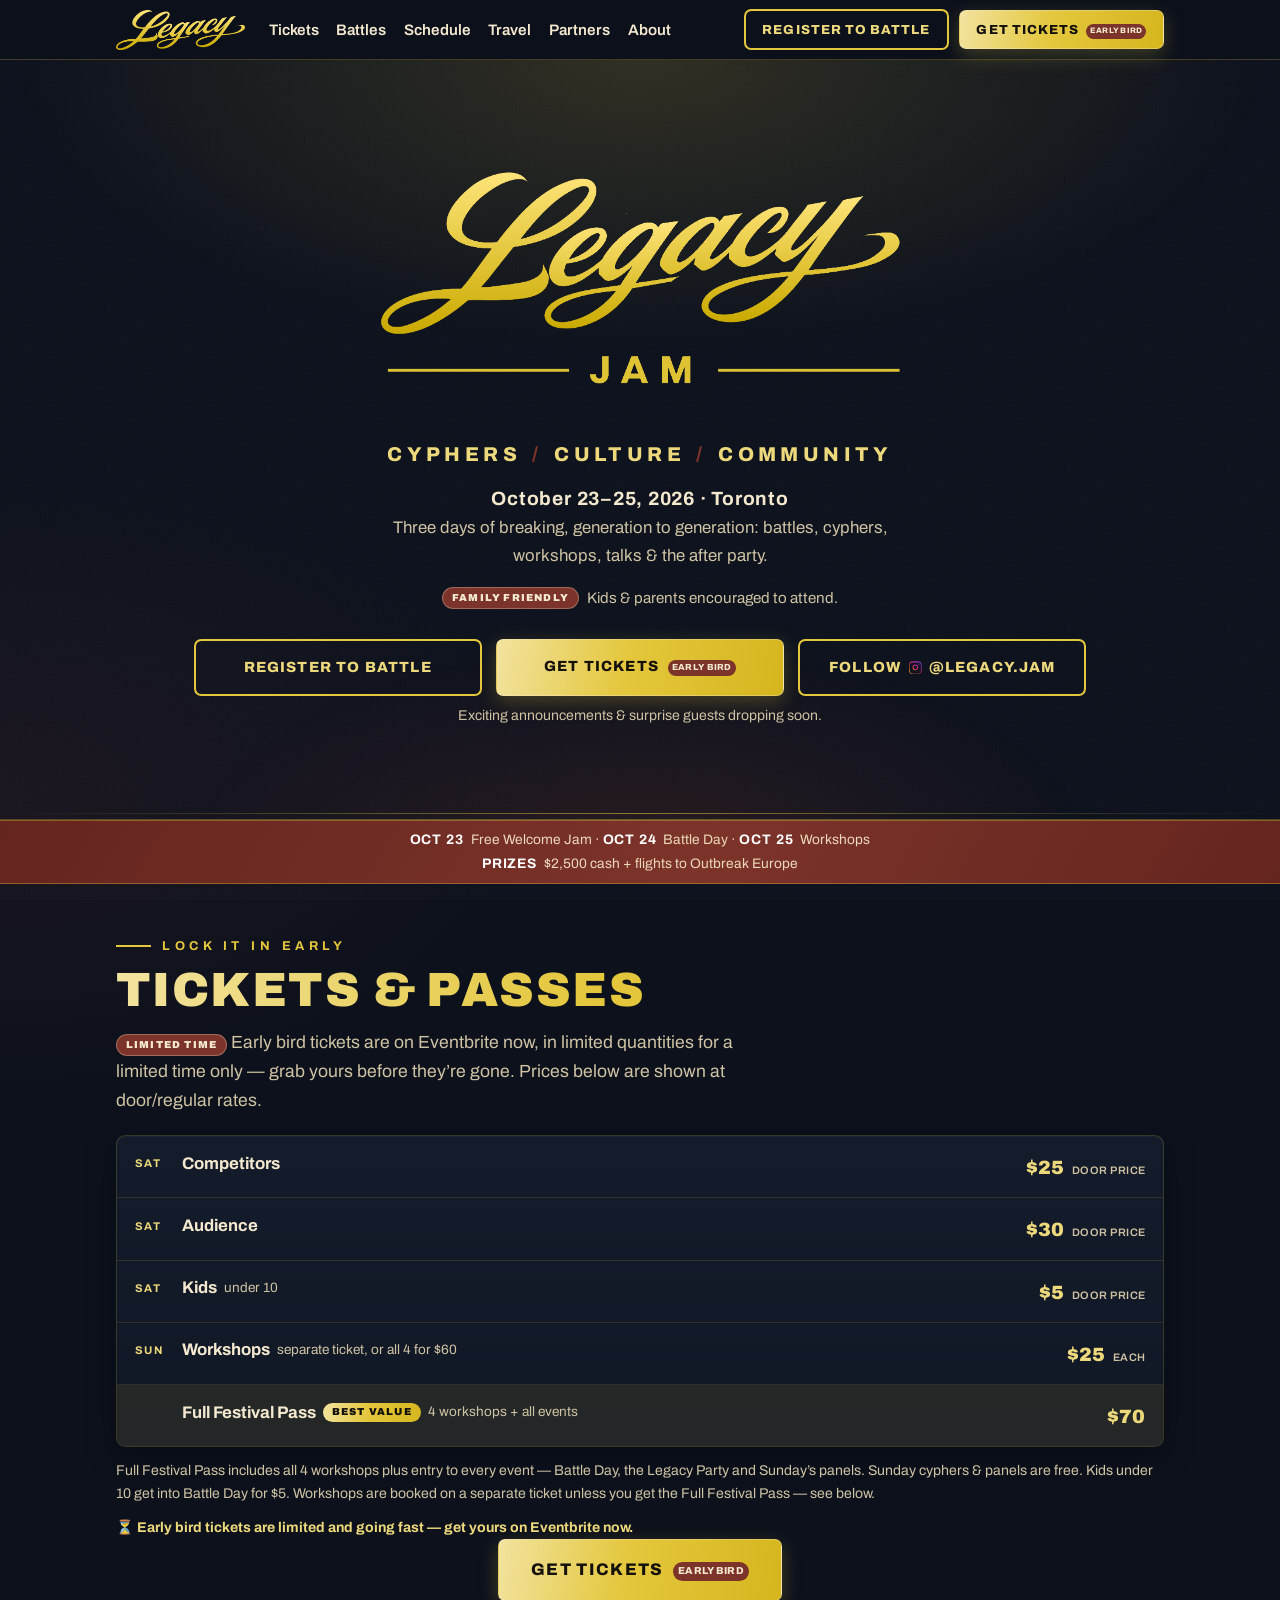
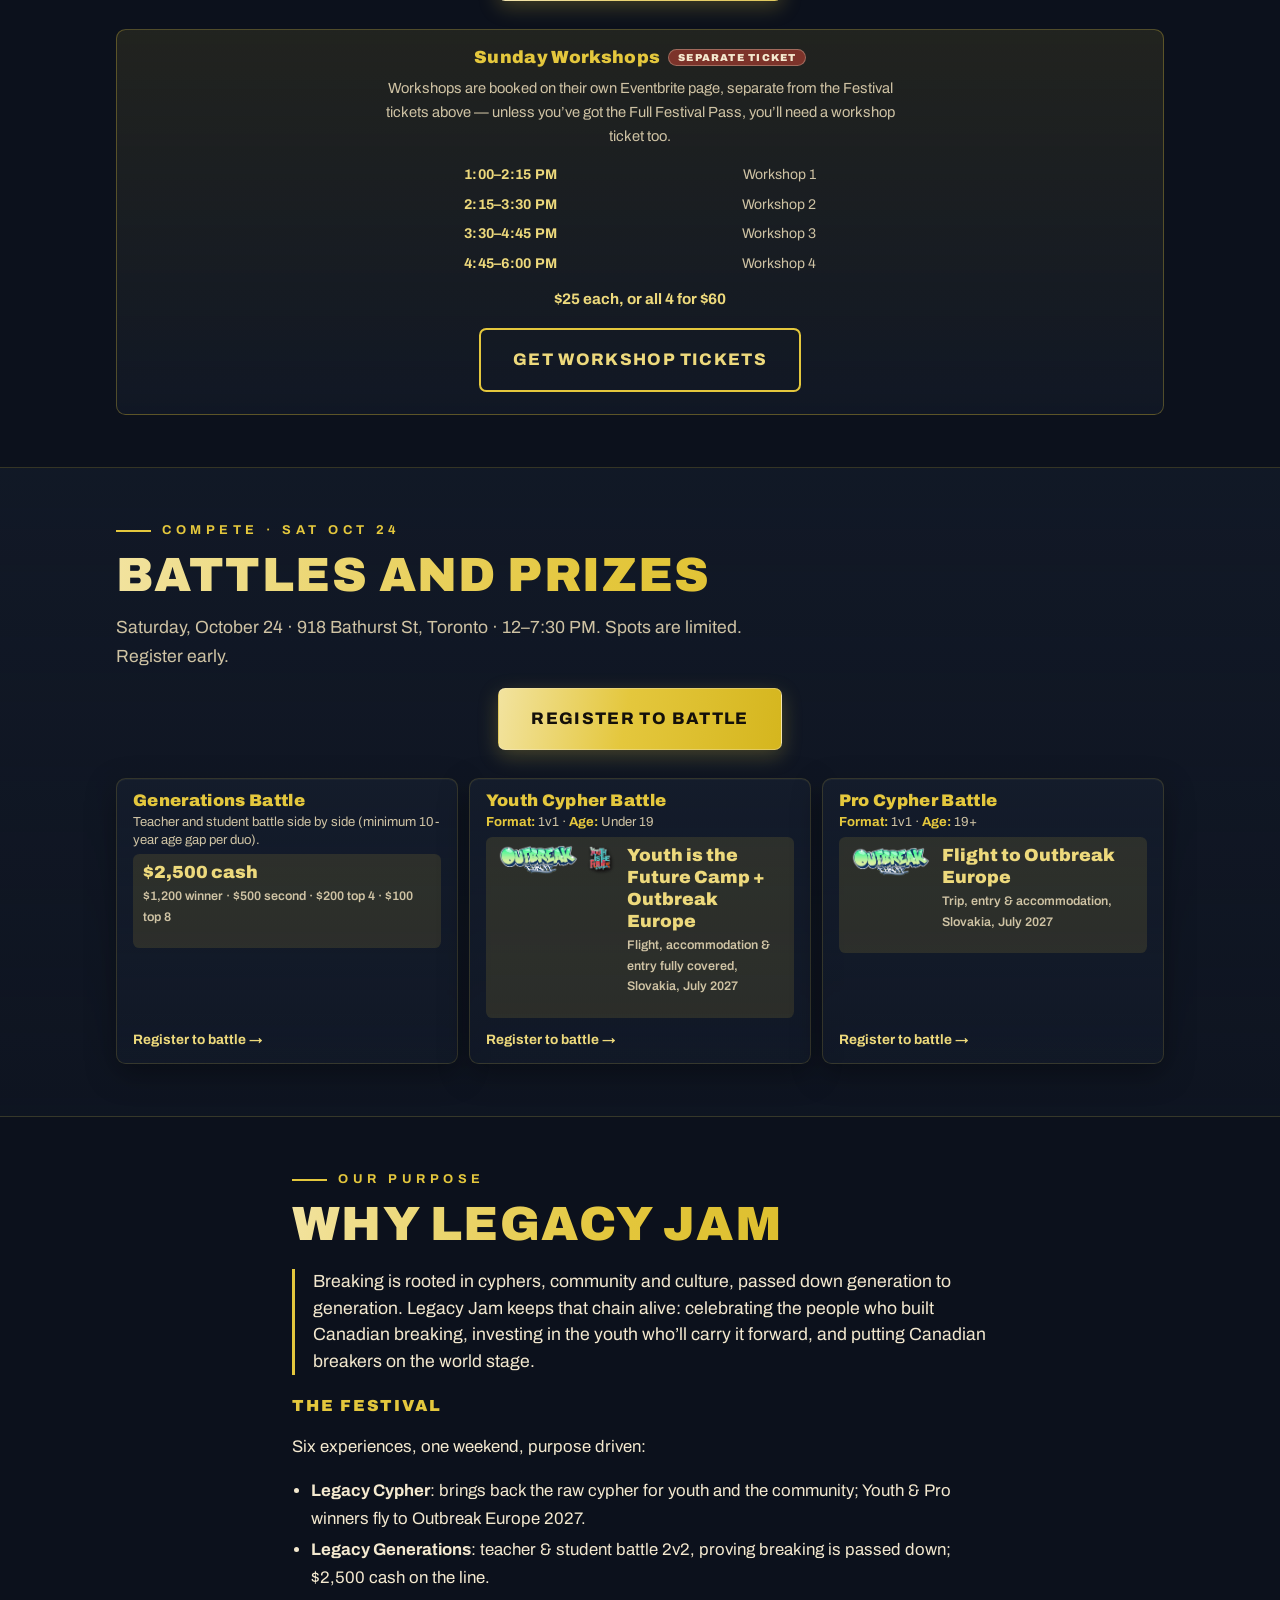
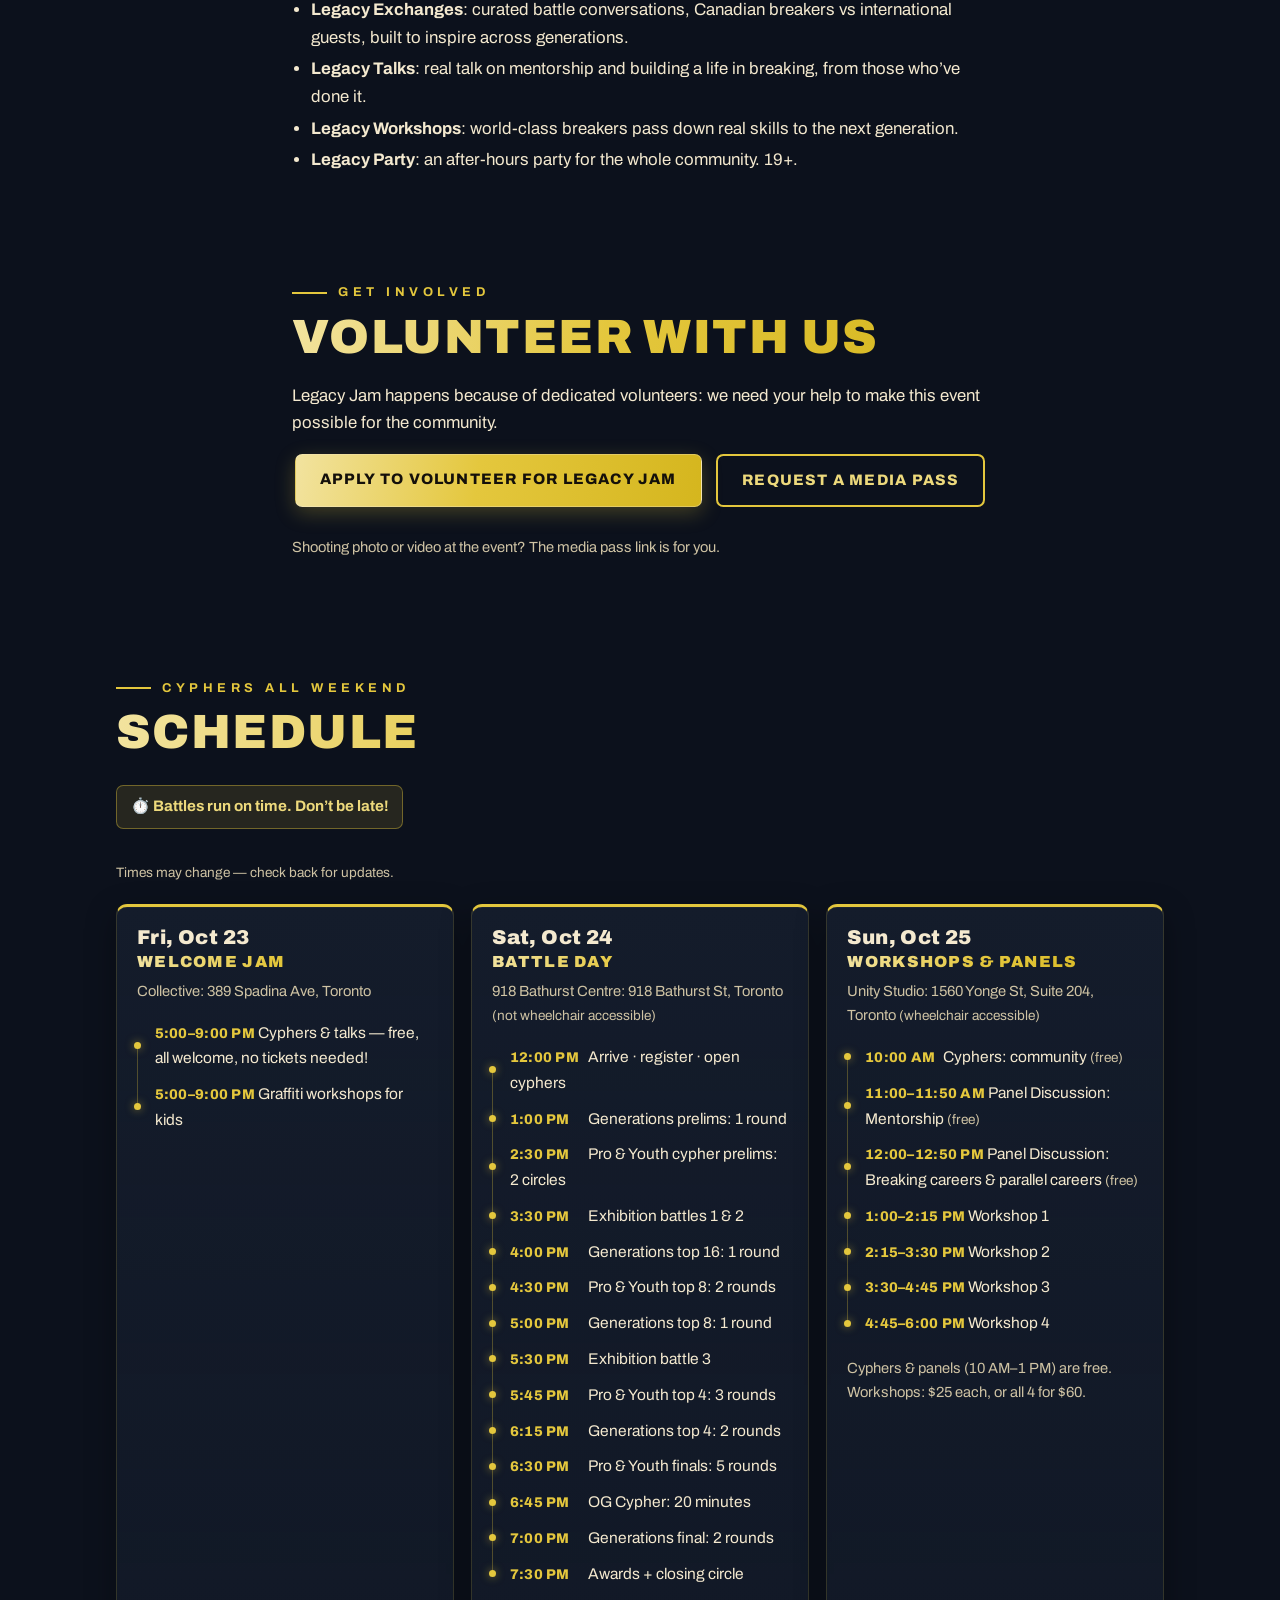
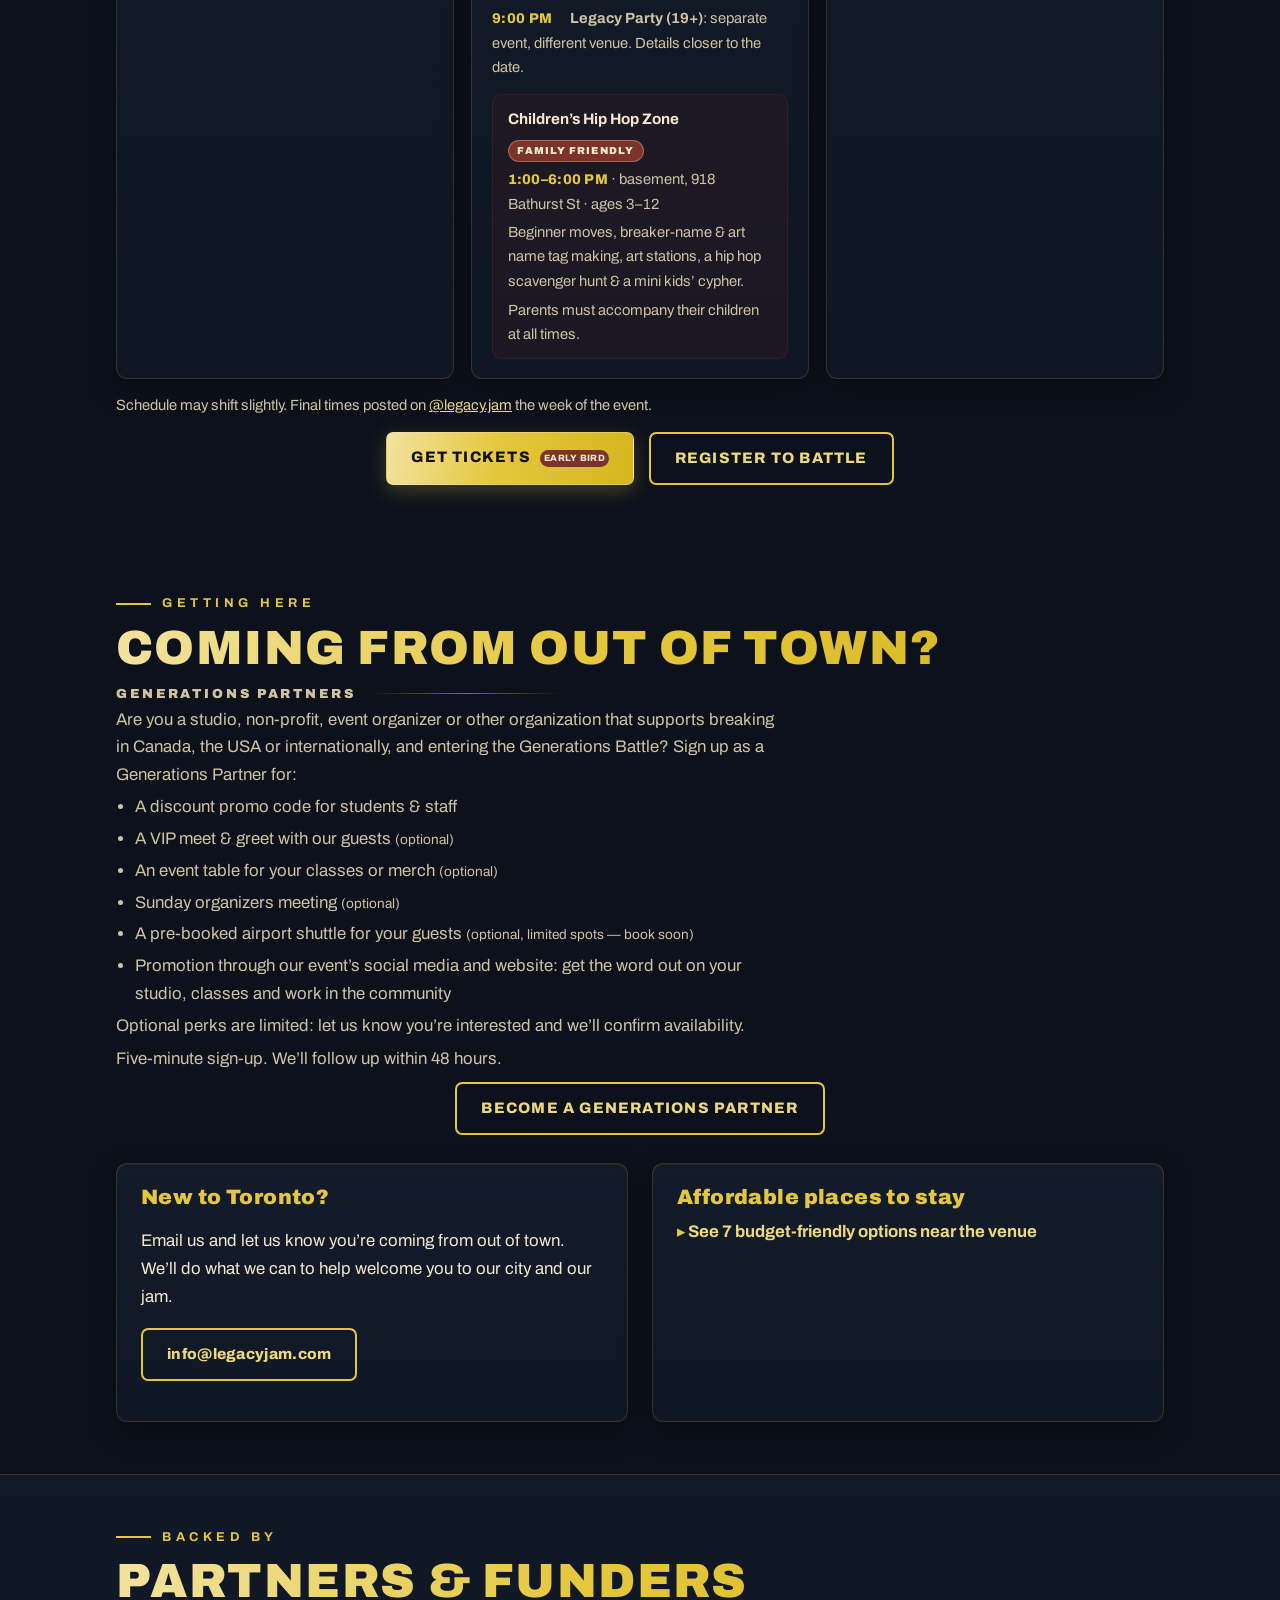
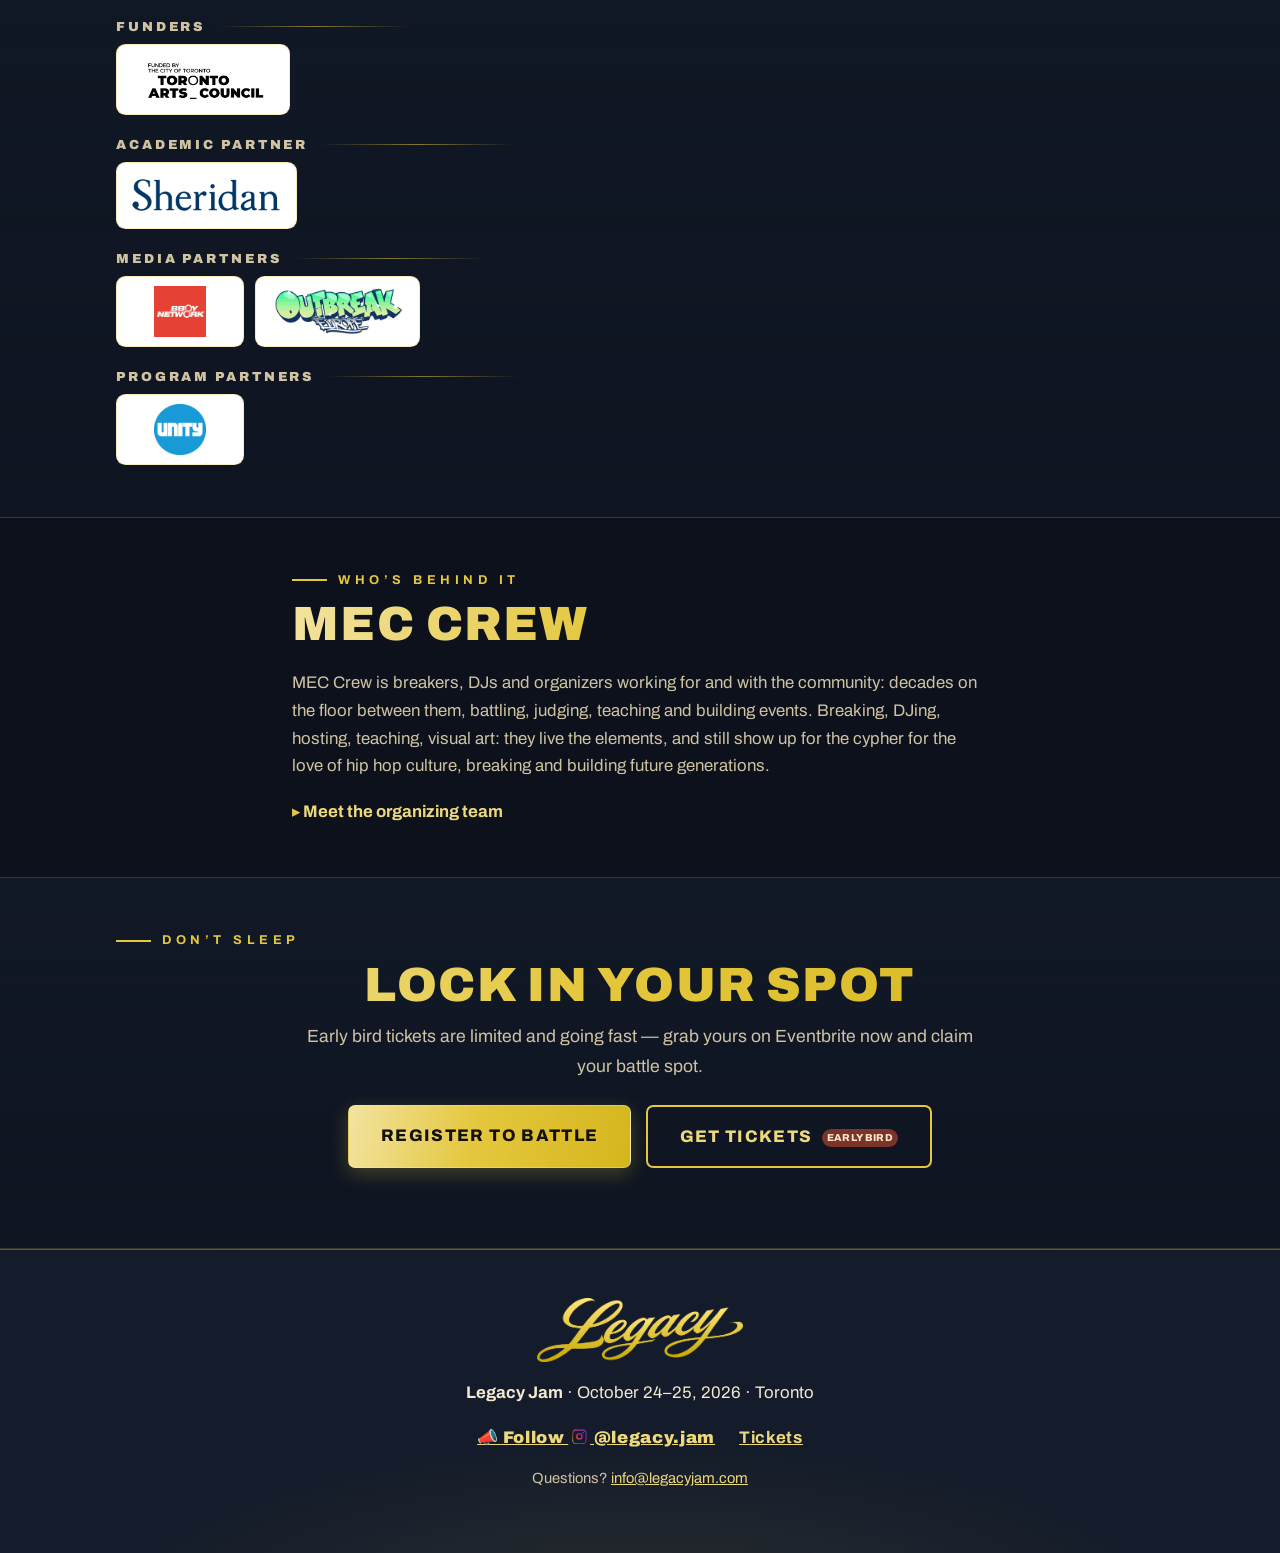
==== index.html @ 1ef7cd86 "Add a separate Get Workshop Tickets button and details callout Workshops are booked on their own Eve" ====
<!DOCTYPE html>
<html lang="en">
<head>
<meta charset="UTF-8">
<meta name="viewport" content="width=device-width, initial-scale=1.0">
<title>Legacy Jam 2026: Cyphers / Culture / Community, Toronto, Oct 24–25</title>
<meta name="description" content="Legacy Jam is a three-day breaking festival in Toronto, October 23–25, 2026. Battles, cyphers, workshops, talks and the after party. Register to battle or get your tickets now.">
<meta property="og:title" content="Legacy Jam 2026: Toronto, Oct 24–25">
<meta property="og:description" content="Cyphers / Culture / Community. Three days of breaking: battles, workshops, talks and the after party.">
<meta property="og:type" content="website">
<meta property="og:url" content="https://legacyjam.com/">
<meta property="og:image" content="https://legacyjam.com/assets/og-image.png">
<meta property="og:image:width" content="1200">
<meta property="og:image:height" content="630">
<meta property="og:image:alt" content="Legacy Jam: October 24–25, 2026, Toronto">
<meta name="twitter:card" content="summary_large_image">
<meta name="twitter:title" content="Legacy Jam 2026: Toronto, Oct 24–25">
<meta name="twitter:description" content="Cyphers / Culture / Community. Three days of breaking: battles, workshops, talks and the after party.">
<meta name="twitter:image" content="https://legacyjam.com/assets/og-image.png">
<link rel="preconnect" href="https://fonts.googleapis.com">
<link rel="preconnect" href="https://fonts.gstatic.com" crossorigin>
<link href="https://fonts.googleapis.com/css2?family=Yellowtail&family=Archivo:wght@400;600;700;900&display=swap" rel="stylesheet">
<link rel="icon" type="image/png" href="assets/favicon.png">
<link rel="stylesheet" href="style.css">
</head>
<body>

<a class="skip-link" href="#main">Skip to main content</a>

<!-- ============================================================
     REPLACE-BEFORE-LAUNCH LINKS (see README.md checklist):
     1. Ticketing link:       https://legacyjam2026.eventbrite.ca  (all "Get Tickets" buttons)
     2. Battle registration: https://breakkonnect.com/event/4898          ✅ done, all "Register to Battle" buttons
     3. Instagram:           https://www.instagram.com/legacy.jam         ✅ confirmed: @legacy.jam
     4. Contact email:       info@legacyjam.com                            (confirm address)
     5. Generations Partner form: generations-partner.html                ✅ done, built-in application, submits via FormSubmit
     6. Volunteer application:    volunteer.html                          ✅ done, built-in application, submits via FormSubmit
     7. Workshops ticketing link: https://www.eventbrite.ca/e/REPLACE-ME-WORKSHOPS  (separate Eventbrite page, "Get Workshop Tickets" button in #tickets)
     ============================================================
     NOTE: both forms POST to https://formsubmit.co/info@legacyjam.com.
     The very first submission to that address triggers a one-time FormSubmit
     confirmation email that must be clicked to activate delivery, see README.
     ============================================================ -->

<header class="site-header">
  <div class="wrap header-inner">
    <a class="brand" href="#top" aria-label="Legacy Jam, back to top">
      <img class="brand-logo" src="assets/legacy-jam-logo-script.png" alt="Legacy Jam">
    </a>
    <nav aria-label="Main navigation">
      <ul class="nav-list">
        <li><a href="#tickets">Tickets</a></li>
        <li><a href="#battles">Battles</a></li>
        <!-- re-enable when Guest Artists goes live: <li><a href="#artists">Artists</a></li> -->
        <li><a href="#schedule">Schedule</a></li>
        <li><a href="#travel">Travel</a></li>
        <li><a href="#partners">Partners</a></li>
        <li><a href="#about">About</a></li>
      </ul>
    </nav>
    <div class="header-cta">
      <a class="btn btn-outline btn-small" href="https://breakkonnect.com/event/4898" target="_blank" rel="noopener noreferrer">Register to Battle</a>
      <a class="btn btn-gold btn-small" href="https://legacyjam2026.eventbrite.ca" target="_blank" rel="noopener noreferrer">Get Tickets <span class="btn-badge">Early Bird</span></a>
    </div>
  </div>
</header>

<main id="main">

  <!-- ================= HERO ================= -->
  <section id="top" class="hero" aria-labelledby="hero-title">
    <div class="wrap hero-inner">
      <h1 id="hero-title" class="hero-logo-h1">
        <img class="hero-logo" src="assets/legacy-jam-logo-gradient.png" alt="Legacy Jam">
      </h1>
      <p class="tagline">Cyphers <span aria-hidden="true">/</span> Culture <span aria-hidden="true">/</span> Community</p>
      <p class="hero-meta">
        <strong>October 23–25, 2026 · Toronto</strong><br>
        Three days of breaking, generation to generation: battles, cyphers, workshops, talks &amp; the after party.
      </p>
      <p class="family-note"><span class="badge badge-maroon">Family friendly</span> Kids &amp; parents encouraged to attend.</p>
      <div class="cta-row cta-row-equal">
        <a class="btn btn-outline btn-big" href="https://breakkonnect.com/event/4898" target="_blank" rel="noopener noreferrer">Register to Battle</a>
        <a class="btn btn-gold btn-big" href="https://legacyjam2026.eventbrite.ca" target="_blank" rel="noopener noreferrer">Get Tickets <span class="btn-badge">Early Bird</span></a>
        <a class="btn btn-big btn-ig" href="https://www.instagram.com/legacy.jam" target="_blank" rel="noopener noreferrer">
          Follow <svg class="ig-icon" viewBox="0 0 24 24" aria-hidden="true" focusable="false"><defs><linearGradient id="ig-grad-hero" x1="0" y1="24" x2="24" y2="0" gradientUnits="userSpaceOnUse"><stop offset="0" stop-color="#FEDA75"/><stop offset="0.25" stop-color="#FA7E1E"/><stop offset="0.5" stop-color="#D62976"/><stop offset="0.75" stop-color="#962FBF"/><stop offset="1" stop-color="#4F5BD5"/></linearGradient></defs><path fill="url(#ig-grad-hero)" d="M12 2.2c3.2 0 3.6 0 4.9.1 1.2.1 2 .2 2.4.4.6.2 1 .5 1.4 1 .4.4.7.8 1 1.4.2.5.3 1.2.4 2.4.1 1.3.1 1.7.1 4.9s0 3.6-.1 4.9c-.1 1.2-.2 2-.4 2.4-.2.6-.5 1-1 1.4-.4.4-.8.7-1.4 1-.5.2-1.2.3-2.4.4-1.3.1-1.7.1-4.9.1s-3.6 0-4.9-.1c-1.2-.1-2-.2-2.4-.4-.6-.2-1-.5-1.4-1-.4-.4-.7-.8-1-1.4-.2-.5-.3-1.2-.4-2.4C2.2 15.6 2.2 15.2 2.2 12s0-3.6.1-4.9c.1-1.2.2-2 .4-2.4.2-.6.5-1 1-1.4.4-.4.8-.7 1.4-1 .5-.2 1.2-.3 2.4-.4C8.4 2.2 8.8 2.2 12 2.2zm0 1.8c-3.1 0-3.5 0-4.7.1-1 .1-1.6.2-2 .3-.5.2-.8.4-1.2.7-.4.4-.6.7-.7 1.2-.1.4-.3 1-.3 2C3 9.5 3 9.9 3 13s0 3.5.1 4.7c.1 1 .2 1.6.3 2 .2.5.4.8.7 1.2.4.4.7.6 1.2.7.4.1 1 .3 2 .3 1.2.1 1.6.1 4.7.1s3.5 0 4.7-.1c1-.1 1.6-.2 2-.3.5-.2.8-.4 1.2-.7.4-.4.6-.7.7-1.2.1-.4.3-1 .3-2 .1-1.2.1-1.6.1-4.7s0-3.5-.1-4.7c-.1-1-.2-1.6-.3-2-.2-.5-.4-.8-.7-1.2-.4-.4-.7-.6-1.2-.7-.4-.1-1-.3-2-.3-1.2-.1-1.6-.1-4.7-.1z"/><path fill="url(#ig-grad-hero)" d="M12 7.4a4.6 4.6 0 1 0 0 9.2 4.6 4.6 0 0 0 0-9.2zm0 7.6a3 3 0 1 1 0-6 3 3 0 0 1 0 6z"/><circle fill="url(#ig-grad-hero)" cx="17.3" cy="6.7" r="1.1"/></svg> @legacy.jam
        </a>
      </div>
      <p class="hero-follow-note">Exciting announcements &amp; surprise guests dropping soon.</p>
    </div>
  </section>

  <!-- ================= QUICK FACTS STRIP ================= -->
  <section class="strip" aria-label="Key event facts">
    <div class="wrap">
      <p class="strip-line">
        <strong>Oct 23</strong> Free Welcome Jam &middot;
        <strong>Oct 24</strong> Battle Day &middot;
        <strong>Oct 25</strong> Workshops
      </p>
      <p class="strip-line strip-prize">
        <strong>Prizes</strong> $2,500 cash + flights to Outbreak Europe
      </p>
    </div>
  </section>

  <!-- ================= TICKETS ================= -->
  <section id="tickets" class="section" aria-labelledby="tickets-title">
    <div class="wrap">
      <p class="eyebrow">Lock it in early</p>
      <h2 id="tickets-title">Tickets &amp; Passes</h2>
      <p class="section-lede"><span class="badge badge-maroon">Limited time</span> Early bird tickets are on Eventbrite now, in limited quantities for a limited time only &mdash; grab yours before they&rsquo;re gone. Prices below are shown at door/regular rates.</p>

      <div class="ticket-list">
        <div class="ticket-item">
          <span class="t-label"><span class="ticket-day">Sat</span>Competitors</span>
          <span class="t-price">$25 <span class="price-note">Door price</span></span>
        </div>
        <div class="ticket-item">
          <span class="t-label"><span class="ticket-day">Sat</span>Audience</span>
          <span class="t-price">$30 <span class="price-note">Door price</span></span>
        </div>
        <div class="ticket-item">
          <span class="t-label"><span class="ticket-day">Sat</span>Kids <span class="hint">under 10</span></span>
          <span class="t-price">$5 <span class="price-note">Door price</span></span>
        </div>
        <div class="ticket-item">
          <span class="t-label"><span class="ticket-day">Sun</span>Workshops <span class="hint">separate ticket, or all 4 for $60</span></span>
          <span class="t-price">$25 <span class="price-note">each</span></span>
        </div>
        <div class="ticket-item is-featured">
          <span class="t-label"><span class="ticket-day" aria-hidden="true"></span>Full Festival Pass <span class="badge">Best value</span> <span class="hint">4 workshops + all events</span></span>
          <span class="t-price">$70</span>
        </div>
      </div>
      <p class="ticket-note">Full Festival Pass includes all 4 workshops plus entry to every event &mdash; Battle Day, the Legacy Party and Sunday&rsquo;s panels. Sunday cyphers &amp; panels are free. Kids under 10 get into Battle Day for $5. Workshops are booked on a separate ticket unless you get the Full Festival Pass &mdash; see below.</p>
      <p class="ticket-note ticket-urgency">&#9203; Early bird tickets are limited and going fast &mdash; get yours on Eventbrite now.</p>
      <p class="cta-row">
        <a class="btn btn-gold btn-big" href="https://legacyjam2026.eventbrite.ca" target="_blank" rel="noopener noreferrer">Get Tickets <span class="btn-badge">Early Bird</span></a>
      </p>

      <div class="workshop-callout">
        <h3 class="workshop-callout-title">Sunday Workshops <span class="badge badge-maroon">Separate ticket</span></h3>
        <p class="workshop-callout-copy">Workshops are booked on their own Eventbrite page, separate from the Festival tickets above &mdash; unless you&rsquo;ve got the Full Festival Pass, you&rsquo;ll need a workshop ticket too.</p>
        <ul class="workshop-slots">
          <li><span class="time">1:00&ndash;2:15 PM</span> Workshop 1</li>
          <li><span class="time">2:15&ndash;3:30 PM</span> Workshop 2</li>
          <li><span class="time">3:30&ndash;4:45 PM</span> Workshop 3</li>
          <li><span class="time">4:45&ndash;6:00 PM</span> Workshop 4</li>
        </ul>
        <p class="workshop-callout-price">$25 each, or all 4 for $60</p>
        <p class="cta-row">
          <a class="btn btn-outline btn-big" href="https://www.eventbrite.ca/e/REPLACE-ME-WORKSHOPS" target="_blank" rel="noopener noreferrer">Get Workshop Tickets</a>
        </p>
      </div>
    </div>
  </section>

  <!-- ================= BATTLES ================= -->
  <section id="battles" class="section section-alt" aria-labelledby="battles-title">
    <div class="wrap">
      <p class="eyebrow">Compete · Sat Oct 24</p>
      <h2 id="battles-title">Battles and Prizes</h2>
      <p class="section-lede">
        Saturday, October 24 · 918 Bathurst St, Toronto · 12–7:30 PM.
        Spots are limited. Register early.
      </p>
      <p class="cta-row">
        <a class="btn btn-gold btn-big" href="https://breakkonnect.com/event/4898" target="_blank" rel="noopener noreferrer">Register to Battle</a>
      </p>
      <ul class="cards battle-grid">
        <li class="card">
          <h3>Generations Battle</h3>
          <p class="battle-meta">Teacher and student battle side by side (minimum 10-year age gap per duo).</p>
          <div class="battle-prize-wrap">
            <p class="battle-prize">$2,500 cash</p>
            <p class="battle-prize-sub">$1,200 winner &middot; $500 second &middot; $200 top 4 &middot; $100 top 8</p>
          </div>
          <a class="battle-register" href="https://breakkonnect.com/event/4898" target="_blank" rel="noopener noreferrer">Register to battle &rarr;</a>
        </li>
        <li class="card">
          <h3>Youth Cypher Battle</h3>
          <p class="battle-meta"><strong>Format:</strong> 1v1 &middot; <strong>Age:</strong> Under 19</p>
          <div class="battle-prize-wrap battle-prize-wrap--icon">
            <div class="battle-icons">
              <img class="outbreak-inline" src="assets/logos/outbreak-europe.png" alt="" loading="lazy">
              <img class="outbreak-inline" src="assets/logos/youth-future-camp.png" alt="" loading="lazy">
            </div>
            <div>
              <p class="battle-prize">Youth is the Future Camp + Outbreak Europe</p>
              <p class="battle-prize-sub">Flight, accommodation &amp; entry fully covered, Slovakia, July 2027</p>
            </div>
          </div>
          <a class="battle-register" href="https://breakkonnect.com/event/4898" target="_blank" rel="noopener noreferrer">Register to battle &rarr;</a>
        </li>
        <li class="card">
          <h3>Pro Cypher Battle</h3>
          <p class="battle-meta"><strong>Format:</strong> 1v1 &middot; <strong>Age:</strong> 19+</p>
          <div class="battle-prize-wrap battle-prize-wrap--icon">
            <img class="outbreak-inline" src="assets/logos/outbreak-europe.png" alt="" loading="lazy">
            <div>
              <p class="battle-prize">Flight to Outbreak Europe</p>
              <p class="battle-prize-sub">Trip, entry &amp; accommodation, Slovakia, July 2027</p>
            </div>
          </div>
          <a class="battle-register" href="https://breakkonnect.com/event/4898" target="_blank" rel="noopener noreferrer">Register to battle &rarr;</a>
        </li>
      </ul>
    </div>
  </section>

  <!-- ================= GUEST ARTISTS ================= -->
  <!-- To add an artist: copy a <li class="person"> block, drop their headshot
       in assets/artists/ (square photo, any format) and update src, bio and
       Instagram link. Placeholder SVGs render initials until a photo replaces
       the file. TODO: verify every Instagram handle before launch. -->
  <!-- HIDDEN until the Instagram announcement: remove the `hidden` attribute below
       and restore the "Artists" nav link at the top of the page to re-introduce. -->
  <section id="artists" class="section" aria-labelledby="artists-title" hidden>
    <div class="wrap">
      <p class="eyebrow">The lineup</p>
      <h2 id="artists-title">Guest Artists</h2>
      <p class="section-lede">Tap any artist for their Instagram. More names announced on <a href="https://www.instagram.com/legacy.jam" target="_blank" rel="noopener noreferrer">@legacy.jam</a> as they confirm.</p>

      <h3 class="partner-group">Legacy Exchanges: Exhibition Battles</h3>
      <p class="group-note">Battle conversations and curated matchups built to inspire across generations.</p>
      <ul class="people">
        <li class="person matchup">
          <span class="avatar-duo"><img class="avatar" src="assets/artists/madtrack.jpeg" alt="" width="48" height="48" loading="lazy"><img class="avatar" src="assets/artists/stripes.svg" alt="" width="48" height="48" loading="lazy"></span>
          <div><strong><a href="https://www.instagram.com/bboymadtrack">Madtrack</a> <span class="vs">vs</span> <a href="https://www.instagram.com/bboystripes">Stripes</a></strong><span>5 rounds · no maximum</span></div>
        </li>
        <li class="person matchup">
          <span class="avatar-duo"><img class="avatar" src="assets/artists/tiff.jpeg" alt="" width="48" height="48" loading="lazy"><img class="avatar" src="assets/artists/logistx.avif" alt="" width="48" height="48" loading="lazy"></span>
          <div><strong><a href="https://www.instagram.com/bgirltiff">TIFF</a> <span class="vs">vs</span> <a href="https://www.instagram.com/logistx">Logistx</a></strong><span>5 rounds · no maximum</span></div>
        </li>
      </ul>

      <h3 class="partner-group">Judges</h3>
      <ul class="people">
        <li class="person"><a class="person-link" href="https://www.instagram.com/logistx"><img class="avatar" src="assets/artists/logistx.avif" alt="" width="48" height="48" loading="lazy"><div><strong>Logistx</strong><span>Red Bull BC One All Star, 2021 world champion</span></div></a></li>
        <li class="person"><a class="person-link" href="https://www.instagram.com/ronnieabaldonado"><img class="avatar" src="assets/artists/ronnie.avif" alt="" width="48" height="48" loading="lazy"><div><strong>Ronnie</strong><span>Super Cr3w / Full Force, Red Bull BC One world champion</span></div></a></li>
        <li class="person"><a class="person-link" href="https://www.instagram.com/mgability"><img class="avatar" src="assets/artists/mgbility.jpeg" alt="" width="48" height="48" loading="lazy"><div><strong>MGbility</strong><span>Canadian powerhouse representing on the world stage</span></div></a></li>
      </ul>

      <h3 class="partner-group">Workshop Facilitators</h3>
      <ul class="people">
        <li class="person"><a class="person-link" href="https://www.instagram.com/logistx"><img class="avatar" src="assets/artists/logistx.avif" alt="" width="48" height="48" loading="lazy"><div><strong>Logistx</strong><span>Red Bull BC One All Star, 2021 world champion</span></div></a></li>
        <li class="person"><a class="person-link" href="https://www.instagram.com/ronnieabaldonado"><img class="avatar" src="assets/artists/ronnie.avif" alt="" width="48" height="48" loading="lazy"><div><strong>Ronnie</strong><span>Super Cr3w / Full Force, Red Bull BC One world champion</span></div></a></li>
      </ul>

      <h3 class="partner-group">DJs</h3>
      <ul class="people">
        <li class="person"><a class="person-link" href="https://www.instagram.com/djbbad"><img class="avatar" src="assets/artists/b-bad.svg" alt="" width="48" height="48" loading="lazy"><div><strong>B Bad</strong><span>MEC Crew, Toronto break DJ keeping the cyphers alive</span></div></a></li>
        <li class="person"><a class="person-link" href="https://www.instagram.com/djtimber"><img class="avatar" src="assets/artists/timber.jpeg" alt="" width="48" height="48" loading="lazy"><div><strong>Timber</strong><span>Your favourite dancer&rsquo;s favourite DJ</span></div></a></li>
      </ul>

      <h3 class="partner-group">MCs / Hosts</h3>
      <ul class="people">
        <li class="person"><a class="person-link" href="https://www.instagram.com/boobjester"><img class="avatar" src="assets/artists/boobjester.svg" alt="" width="48" height="48" loading="lazy"><div><strong>Boobjester</strong><span>MEC Crew, Canadian b-boy legend, MC and host</span></div></a></li>
        <li class="person"><a class="person-link" href="https://www.instagram.com/switchb"><img class="avatar" src="assets/artists/switch-b.jpeg" alt="" width="48" height="48" loading="lazy"><div><strong>Switch B</strong><span>MEC Crew, MC and community builder</span></div></a></li>
      </ul>

      <h3 class="partner-group">Panel Discussion</h3>
      <ul class="people">
        <li class="person"><a class="person-link" href="https://www.instagram.com/deadlymike"><img class="avatar" src="assets/artists/deadly-mike.avif" alt="" width="48" height="48" loading="lazy"><div><strong>Deadly Mike</strong><span>Canadian breaking pioneer and community leader</span></div></a></li>
        <li class="person"><a class="person-link" href="https://www.instagram.com/philwizard_"><img class="avatar" src="assets/artists/phil-wizard.jpeg" alt="" width="48" height="48" loading="lazy"><div><strong>Phil Wizard</strong><span>Paris 2024 Olympic breaking gold medalist</span></div></a></li>
        <li class="person"><a class="person-link" href="https://www.instagram.com/ronnieabaldonado"><img class="avatar" src="assets/artists/ronnie.avif" alt="" width="48" height="48" loading="lazy"><div><strong>Ronnie</strong><span>Super Cr3w / Full Force, Red Bull BC One world champion</span></div></a></li>
        <li class="person"><a class="person-link" href="https://www.instagram.com/logistx"><img class="avatar" src="assets/artists/logistx.avif" alt="" width="48" height="48" loading="lazy"><div><strong>Logistx</strong><span>Red Bull BC One All Star, 2021 world champion</span></div></a></li>
        <li class="person"><a class="person-link" href="https://www.instagram.com/mgability"><img class="avatar" src="assets/artists/mgbility.jpeg" alt="" width="48" height="48" loading="lazy"><div><strong>MGbility</strong><span>Canadian powerhouse representing on the world stage</span></div></a></li>
        <li class="person"><a class="person-link" href="https://www.instagram.com/bgirltiff"><img class="avatar" src="assets/artists/tiff.jpeg" alt="" width="48" height="48" loading="lazy"><div><strong>TIFF</strong><span>Team Canada b-girl competing worldwide</span></div></a></li>
        <li class="person"><a class="person-link" href="https://www.instagram.com/bboypiecez"><img class="avatar" src="assets/artists/piecez.svg" alt="" width="48" height="48" loading="lazy"><div><strong>Piecez <span class="mod-tag">Moderator</span></strong><span>MEC Crew, Unity Charity Founder, EPIC Leadership Founder</span></div></a></li>
      </ul>

      <h3 class="partner-group">Generations Battle: Special Guests</h3>
      <ul class="people">
        <li class="person"><div><strong>To be confirmed</strong><span>Announcing soon: follow <a href="https://www.instagram.com/legacy.jam" target="_blank" rel="noopener noreferrer"><strong>@legacy.jam</strong></a> for the drop</span></div></li>
      </ul>

      <h3 class="partner-group">Youth Showcase Battles</h3>
      <ul class="people">
        <li class="person"><div><strong>East Coast <span class="vs">vs</span> West Coast Canada</strong><span>Under-18 youth showcase battle</span></div></li>
      </ul>
    </div>
  </section>

  <!-- ================= PURPOSE ================= -->
  <section id="purpose" class="section" aria-labelledby="purpose-title">
    <div class="wrap about-narrow">
      <p class="eyebrow">Our purpose</p>
      <h2 id="purpose-title">Why Legacy Jam</h2>
      <p class="purpose">
        Breaking is rooted in cyphers, community and culture, passed down
        generation to generation. Legacy Jam keeps that chain alive: celebrating the
        people who built Canadian breaking, investing in the youth who&rsquo;ll carry
        it forward, and putting Canadian breakers on the world stage.
      </p>
      <h3>The festival</h3>
      <p>Six experiences, one weekend, purpose driven:</p>
      <ul class="inner-list">
        <li><strong>Legacy Cypher</strong>: brings back the raw cypher for youth and the community; Youth &amp; Pro winners fly to Outbreak Europe 2027.</li>
        <li><strong>Legacy Generations</strong>: teacher &amp; student battle 2v2, proving breaking is passed down; $2,500 cash on the line.</li>
        <li><strong>Legacy Exchanges</strong>: curated battle conversations, Canadian breakers vs international guests, built to inspire across generations.</li>
        <li><strong>Legacy Talks</strong>: real talk on mentorship and building a life in breaking, from those who&rsquo;ve done it.</li>
        <li><strong>Legacy Workshops</strong>: world-class breakers pass down real skills to the next generation.</li>
        <li><strong>Legacy Party</strong>: an after-hours party for the whole community. 19+.</li>
      </ul>
    </div>
  </section>

  <!-- ================= VOLUNTEER & MEDIA ================= -->
  <section id="volunteer" class="section" aria-labelledby="volunteer-title">
    <div class="wrap about-narrow">
      <p class="eyebrow">Get involved</p>
      <h2 id="volunteer-title">Volunteer With Us</h2>
      <p>
        Legacy Jam happens because of dedicated volunteers: we need your help
        to make this event possible for the community.
      </p>
      <p class="cta-row">
        <a class="btn btn-gold" href="volunteer.html">Apply to volunteer for Legacy Jam</a>
        <a class="btn btn-outline" href="mailto:info@legacyjam.com?subject=Media%20Pass%20Request&amp;body=Name%3A%0D%0AOutlet%20/%20Instagram%20handle%3A%0D%0APhoto%2C%20video%2C%20or%20both%3F%3A%0D%0AWhich%20day%28s%29%3F%20%28Sat/Sun/Both%29%3A">Request a Media Pass</a>
      </p>
      <p class="note">Shooting photo or video at the event? The media pass link is for you.</p>
    </div>
  </section>

  <!-- ================= SCHEDULE ================= -->
  <section id="schedule" class="section" aria-labelledby="schedule-title">
    <div class="wrap">
      <p class="eyebrow">Cyphers all weekend</p>
      <h2 id="schedule-title">Schedule</h2>
      <p class="sched-alert">⏱️ Battles run on time. Don&rsquo;t be late!</p>
      <p class="hint">Times may change &mdash; check back for updates.</p>
      <div class="sched-grid">

        <article class="sched-day" aria-labelledby="day1">
          <h3 id="day1">Fri, Oct 23 <span class="day-label">Welcome Jam</span></h3>
          <p class="venue">Collective: 389 Spadina Ave, Toronto</p>
          <ul class="sched-list">
            <li><span class="time">5:00&ndash;9:00 PM</span> Cyphers &amp; talks &mdash; free, all welcome, no tickets needed!</li>
            <li><span class="time">5:00&ndash;9:00 PM</span> Graffiti workshops for kids</li>
          </ul>
        </article>

        <article class="sched-day" aria-labelledby="day2">
          <h3 id="day2">Sat, Oct 24 <span class="day-label">Battle Day</span></h3>
          <p class="venue">918 Bathurst Centre: 918 Bathurst St, Toronto <span class="hint">(not wheelchair accessible)</span></p>
          <ul class="sched-list">
            <li><span class="time">12:00 PM</span> Arrive · register · open cyphers</li>
            <li><span class="time">1:00 PM</span> Generations prelims: 1 round</li>
            <li><span class="time">2:30 PM</span> Pro &amp; Youth cypher prelims: 2 circles</li>
            <li><span class="time">3:30 PM</span> Exhibition battles 1 &amp; 2</li>
            <li><span class="time">4:00 PM</span> Generations top 16: 1 round</li>
            <li><span class="time">4:30 PM</span> Pro &amp; Youth top 8: 2 rounds</li>
            <li><span class="time">5:00 PM</span> Generations top 8: 1 round</li>
            <li><span class="time">5:30 PM</span> Exhibition battle 3</li>
            <li><span class="time">5:45 PM</span> Pro &amp; Youth top 4: 3 rounds</li>
            <li><span class="time">6:15 PM</span> Generations top 4: 2 rounds</li>
            <li><span class="time">6:30 PM</span> Pro &amp; Youth finals: 5 rounds</li>
            <li><span class="time">6:45 PM</span> OG Cypher: 20 minutes</li>
            <li><span class="time">7:00 PM</span> Generations final: 2 rounds</li>
            <li><span class="time">7:30 PM</span> Awards + closing circle</li>
          </ul>
          <p class="note">
            <!-- TODO: confirm Legacy Party venue address before launch -->
            <span class="time">9:00 PM</span> <strong>Legacy Party (19+)</strong>:
            separate event, different venue. Details closer to the date.
          </p>
          <div class="kids-zone">
            <h4>Children&rsquo;s Hip Hop Zone <span class="badge badge-maroon">Family friendly</span></h4>
            <p><span class="time">1:00&ndash;6:00 PM</span> &middot; basement, 918 Bathurst St &middot; ages 3&ndash;12</p>
            <p>Beginner moves, breaker-name &amp; art name tag making, art stations, a hip hop scavenger hunt &amp; a mini kids&rsquo; cypher.</p>
            <p class="hint">Parents must accompany their children at all times.</p>
          </div>
        </article>

        <article class="sched-day" aria-labelledby="day3">
          <h3 id="day3">Sun, Oct 25 <span class="day-label">Workshops &amp; Panels</span></h3>
          <p class="venue">Unity Studio: 1560 Yonge St, Suite 204, Toronto <span class="hint">(wheelchair accessible)</span></p>
          <ul class="sched-list">
            <li><span class="time">10:00 AM</span> Cyphers: community <span class="hint">(free)</span></li>
            <li><span class="time">11:00&ndash;11:50 AM</span> Panel Discussion: Mentorship <span class="hint">(free)</span></li>
            <li><span class="time">12:00&ndash;12:50 PM</span> Panel Discussion: Breaking careers &amp; parallel careers <span class="hint">(free)</span></li>
            <li><span class="time">1:00&ndash;2:15 PM</span> Workshop 1</li>
            <li><span class="time">2:15&ndash;3:30 PM</span> Workshop 2</li>
            <li><span class="time">3:30&ndash;4:45 PM</span> Workshop 3</li>
            <li><span class="time">4:45&ndash;6:00 PM</span> Workshop 4</li>
          </ul>
          <p class="note">Cyphers &amp; panels (10 AM&ndash;1 PM) are free. Workshops: $25 each, or all 4 for $60.</p>
        </article>

      </div>

      <p class="note">Schedule may shift slightly. Final times posted on <a href="https://www.instagram.com/legacy.jam" target="_blank" rel="noopener noreferrer">@legacy.jam</a> the week of the event.</p>
      <p class="cta-row">
        <a class="btn btn-gold" href="https://legacyjam2026.eventbrite.ca" target="_blank" rel="noopener noreferrer">Get Tickets <span class="btn-badge">Early Bird</span></a>
        <a class="btn btn-outline" href="https://breakkonnect.com/event/4898" target="_blank" rel="noopener noreferrer">Register to Battle</a>
      </p>
    </div>
  </section>

  <!-- ================= OUT OF TOWN ================= -->
  <section id="travel" class="section" aria-labelledby="travel-title">
    <div class="wrap">
      <p class="eyebrow">Getting here</p>
      <h2 id="travel-title">Coming from out of town?</h2>

      <h3 class="partner-group">Generations Partners</h3>
      <p class="partner-note">
        Are you a studio, non-profit, event organizer or other organization
        that supports breaking in Canada, the USA or internationally, and
        entering the Generations Battle? Sign up as a Generations Partner for:
      </p>
      <ul class="inner-list partner-note">
        <li>A discount promo code for students &amp; staff</li>
        <li>A VIP meet &amp; greet with our guests <span class="hint">(optional)</span></li>
        <li>An event table for your classes or merch <span class="hint">(optional)</span></li>
        <li>Sunday organizers meeting <span class="hint">(optional)</span></li>
        <li>A pre-booked airport shuttle for your guests <span class="hint">(optional, limited spots — book soon)</span></li>
        <li>Promotion through our event&rsquo;s social media and website: get the word out on your studio, classes and work in the community</li>
      </ul>
      <p class="partner-note">
        Optional perks are limited: let us know you&rsquo;re interested and
        we&rsquo;ll confirm availability.
      </p>
      <p class="partner-note">
        Five-minute sign-up. We&rsquo;ll follow up within 48 hours.
      </p>
      <p class="cta-row">
        <a class="btn btn-outline" href="generations-partner.html">Become a Generations Partner</a>
      </p>
      <!-- HIDDEN until these Generations Partners reconfirm for 2026: remove the
           `hidden` attribute below to show the logos again. Placeholder SVGs below,
           overwrite each file with the real logo (or upload with any name and update the src). -->
      <ul class="logo-row" hidden>
        <li><img src="assets/logos/brkn-quebec.png" alt="BRKN Québec" loading="lazy"></li>
        <li><img src="assets/logos/flava-factory.png" alt="The Flava Factory" loading="lazy"></li>
        <li><img src="assets/logos/aba.png" alt="ABA" loading="lazy"></li>
        <li><img src="assets/logos/the-spot.png" alt="The Spot Arts Community" loading="lazy"></li>
        <li><img src="assets/logos/breaking-canada.png" alt="Breaking Canada" loading="lazy"></li>
        <li><img src="assets/logos/tuff.png" alt="Tuff" loading="lazy"></li>
      </ul>

      <div class="travel-cols">
        <div>
          <h3>New to Toronto?</h3>
          <p>
            Email us and let us know you&rsquo;re coming from out of town. We&rsquo;ll
            do what we can to help welcome you to our city and our jam.
          </p>
          <p class="travel-email">
            <a class="btn btn-outline" href="mailto:info@legacyjam.com?subject=Coming%20from%20out%20of%20town">info@legacyjam.com</a>
          </p>
        </div>
        <div>
          <h3>Affordable places to stay</h3>
          <!-- TODO: verify every address/distance below before launch -->
          <details class="hotel-details">
            <summary>See 7 budget-friendly options near the venue</summary>
            <p>All close to the Battle Day venue (918 Bathurst St) or an easy subway ride away:</p>
            <ul class="hotel-list">
              <li><strong>The Annex Hotel</strong>: 296 Brunswick Ave · 8-min walk to the venue</li>
              <li><strong>Planet Traveler Hostel</strong>: 357 College St · budget beds near Kensington Market</li>
              <li><strong>HI Toronto Hostel</strong>: 76 Church St · downtown budget classic</li>
              <li><strong>Howard Johnson Yorkville</strong>: 89 Avenue Rd · simple &amp; central</li>
              <li><strong>Global Village Backpackers</strong>: 460 King St W · long-running downtown hostel</li>
              <li><strong>Neill-Wycik Hostel</strong>: 96 Gerrard St E · dorms &amp; private rooms, subway to the venue</li>
              <li><strong>Cambridge Suites Toronto</strong>: 15 Richmond St E · suites with kitchenettes, subway to the venue</li>
            </ul>
            <p class="note">October is busy in Toronto. Book early for the best rates.</p>
          </details>
        </div>
      </div>
    </div>
  </section>

  <!-- ================= PARTNERS ================= -->
  <section id="partners" class="section section-alt" aria-labelledby="partners-title">
    <div class="wrap">
      <p class="eyebrow">Backed by</p>
      <h2 id="partners-title">Partners &amp; Funders</h2>

      <h3 class="partner-group">Funders</h3>
      <ul class="logo-row">
        <li><a href="https://torontoartscouncil.org"><img src="assets/logos/toronto-arts-council.webp" alt="Funded by the City of Toronto, Toronto Arts Council" loading="lazy"></a></li>
      </ul>

      <h3 class="partner-group">Academic Partner</h3>
      <ul class="logo-row">
        <li><a href="https://www.sheridancollege.ca"><img src="assets/logos/sheridan-college.png" alt="Sheridan College" loading="lazy"></a></li>
      </ul>

      <h3 class="partner-group">Media partners</h3>
      <ul class="logo-row">
        <li><img src="assets/logos/bboy-network.jpeg" alt="Bboy Network" loading="lazy"></li>
        <li><a href="https://thelegitsblast.com"><img src="assets/logos/outbreak-europe.png" alt="Outbreak Europe / The Legits" loading="lazy"></a></li>
      </ul>

      <h3 class="partner-group">Program partners</h3>
      <ul class="logo-row">
        <li><a href="https://www.unitycharity.com"><img src="assets/logos/unity-charity.png" alt="Unity Charity" loading="lazy"></a></li>
        <!-- HIDDEN until Expand the Cypher confirms partnership for 2026:
             remove the `hidden` attribute below to show it again. -->
        <li hidden><img src="assets/logos/expand-the-cypher.jpeg" alt="Expand the Cypher" loading="lazy"></li>
        <!-- HIDDEN for now, partnership may be added back later:
             remove the `hidden` attribute below to show it again. -->
        <li hidden><img src="assets/logos/cypher-playground.jpeg" alt="Cypher Playground" loading="lazy"></li>
      </ul>

    </div>
  </section>

  <!-- ================= ABOUT ================= -->
  <section id="about" class="section" aria-labelledby="about-title">
    <div class="wrap about-narrow">
      <p class="eyebrow">Who&rsquo;s behind it</p>
      <h2 id="about-title">MEC Crew</h2>
      <p class="bio">
        MEC Crew is breakers, DJs and organizers working for and with the community:
        decades on the floor between them, battling, judging, teaching and building
        events. Breaking, DJing, hosting, teaching, visual art: they live the
        elements, and still show up for the cypher for the love of hip hop culture,
        breaking and building future generations.
      </p>

      <details class="crew-details">
        <summary>Meet the organizing team</summary>
        <p>
          <strong>Piecez</strong> (Michael Prosserman): breaking since 1999,
          Piecez has judged battles and taught workshops across Canada, Europe
          and Asia, from the Canadian Arctic to Japan and Hong Kong. He&rsquo;s
          won 26 international breaking competitions, serves as a certified
          Breaking Judge and Head Judge with the World DanceSport Federation,
          and has judged the World Games and the WDSF World Breaking
          Championships. He&rsquo;s also the founder of Unity Charity, a
          national organization using hip hop to support youth mental health
          that&rsquo;s reached over 250,000 youth across Canada, and the
          bestselling author of Building Unity.
        </p>
        <p>
          <strong>Boobjester</strong> (Roberto Veruela Jr.): repping Winnipeg
          since 1994, Boobjester&rsquo;s musicality and finesse have earned him
          respect across the Canadian breaking scene as a member of Dangerous
          Goods Crew, Maximum Efficiency Crew and the Wintor Massiv Artist
          Collective. He&rsquo;s organized major events including Red Bull BC
          One Canada and Red Bull Dance Your Style, received the Absolute
          Canadian B-boy Award in 2008, and is a certified World DanceSport
          Federation judge. He now serves as National Program Director at
          Unity Charity, delivering hip hop programming in northern
          communities and youth correctional facilities across Canada.
        </p>
        <p>
          <strong>B Bad</strong> (Andel James): a b-boy since 1999 before
          picking up DJing in 2010, B Bad blends hip hop, R&amp;B, funk, breaks
          and soul into sets built for battles and cyphers. He&rsquo;s
          performed at Red Bull BC One, Freestyle Session, Breaking Canada and
          The Notorious I.B.E., and has worked with youth through Unity
          Charity since 2007. A member of Maximum Efficiency Crew and the
          Wintor Massiv collective, he founded the 2U4U collective in 2017 to
          bring dancers and musicians together around hip hop culture.
        </p>
        <p>
          <strong>Switch B</strong> (Adrian Bernard): repping Floor Assassins
          Militia and Maximum Efficiency Crew, Switch B has 20+ years of
          competitive experience and more than 50 competition wins, including
          Skillz-O-Meter 5 in 2015. He represented Canada internationally
          after winning The B-Boy Unit Canada qualifier, competed in Seoul,
          and served as the Canadian Olympic breaking color commentator with
          CBC during the 2024 Summer Olympics. In 2019 he co-created The
          Breaking Draft, a concept battle event held in Toronto and
          Vancouver.
        </p>
        <p>
          <strong>MEDÊIO</strong> (Rei Misiri): originally from Tirana,
          Albania, MEDÊIO came up as a breaker in the Canadian scene, winning
          15+ first-place titles and representing Canada at events like the
          Notorious IBE in the Netherlands, before transitioning into
          calligraphy and visual art. He remains active in the breaking
          community as a judge, panelist and mentor at events across Canada,
          including Yukon Cypher Fest. His visual art practice has taken him
          to New York, Miami, Zurich, Barcelona and Los Angeles, working with
          brands like Bloomingdale&rsquo;s, Porsche and Samsung.
        </p>
      </details>
    </div>
  </section>

  <!-- ================= FINAL CALL TO ACTION ================= -->
  <section class="section section-alt cta-final" aria-labelledby="cta-title">
    <div class="wrap">
      <p class="eyebrow">Don&rsquo;t sleep</p>
      <h2 id="cta-title">Lock In Your Spot</h2>
      <p class="section-lede">Early bird tickets are limited and going fast &mdash; grab yours on Eventbrite now and claim your battle spot.</p>
      <div class="cta-row">
        <a class="btn btn-gold btn-big" href="https://breakkonnect.com/event/4898" target="_blank" rel="noopener noreferrer">Register to Battle</a>
        <a class="btn btn-outline btn-big" href="https://legacyjam2026.eventbrite.ca" target="_blank" rel="noopener noreferrer">Get Tickets <span class="btn-badge">Early Bird</span></a>
      </div>
    </div>
  </section>

</main>

<footer class="site-footer">
  <div class="wrap footer-inner">
    <img class="footer-logo" src="assets/legacy-jam-logo-script.png" alt="" loading="lazy">
    <p><strong>Legacy Jam</strong> · October 24–25, 2026 · Toronto</p>
    <ul class="footer-links">
      <li><a class="footer-ig" href="https://www.instagram.com/legacy.jam" target="_blank" rel="noopener noreferrer">📣 Follow <svg class="ig-icon" viewBox="0 0 24 24" aria-hidden="true" focusable="false"><defs><linearGradient id="ig-grad-footer" x1="0" y1="24" x2="24" y2="0" gradientUnits="userSpaceOnUse"><stop offset="0" stop-color="#FEDA75"/><stop offset="0.25" stop-color="#FA7E1E"/><stop offset="0.5" stop-color="#D62976"/><stop offset="0.75" stop-color="#962FBF"/><stop offset="1" stop-color="#4F5BD5"/></linearGradient></defs><path fill="url(#ig-grad-footer)" d="M12 2.2c3.2 0 3.6 0 4.9.1 1.2.1 2 .2 2.4.4.6.2 1 .5 1.4 1 .4.4.7.8 1 1.4.2.5.3 1.2.4 2.4.1 1.3.1 1.7.1 4.9s0 3.6-.1 4.9c-.1 1.2-.2 2-.4 2.4-.2.6-.5 1-1 1.4-.4.4-.8.7-1.4 1-.5.2-1.2.3-2.4.4-1.3.1-1.7.1-4.9.1s-3.6 0-4.9-.1c-1.2-.1-2-.2-2.4-.4-.6-.2-1-.5-1.4-1-.4-.4-.7-.8-1-1.4-.2-.5-.3-1.2-.4-2.4C2.2 15.6 2.2 15.2 2.2 12s0-3.6.1-4.9c.1-1.2.2-2 .4-2.4.2-.6.5-1 1-1.4.4-.4.8-.7 1.4-1 .5-.2 1.2-.3 2.4-.4C8.4 2.2 8.8 2.2 12 2.2zm0 1.8c-3.1 0-3.5 0-4.7.1-1 .1-1.6.2-2 .3-.5.2-.8.4-1.2.7-.4.4-.6.7-.7 1.2-.1.4-.3 1-.3 2C3 9.5 3 9.9 3 13s0 3.5.1 4.7c.1 1 .2 1.6.3 2 .2.5.4.8.7 1.2.4.4.7.6 1.2.7.4.1 1 .3 2 .3 1.2.1 1.6.1 4.7.1s3.5 0 4.7-.1c1-.1 1.6-.2 2-.3.5-.2.8-.4 1.2-.7.4-.4.6-.7.7-1.2.1-.4.3-1 .3-2 .1-1.2.1-1.6.1-4.7s0-3.5-.1-4.7c-.1-1-.2-1.6-.3-2-.2-.5-.4-.8-.7-1.2-.4-.4-.7-.6-1.2-.7-.4-.1-1-.3-2-.3-1.2-.1-1.6-.1-4.7-.1z"/><path fill="url(#ig-grad-footer)" d="M12 7.4a4.6 4.6 0 1 0 0 9.2 4.6 4.6 0 0 0 0-9.2zm0 7.6a3 3 0 1 1 0-6 3 3 0 0 1 0 6z"/><circle fill="url(#ig-grad-footer)" cx="17.3" cy="6.7" r="1.1"/></svg> @legacy.jam</a></li>
      <li><a href="https://legacyjam2026.eventbrite.ca" target="_blank" rel="noopener noreferrer">Tickets</a></li>
    </ul>
    <p class="note">
      Questions? <a href="mailto:info@legacyjam.com">info@legacyjam.com</a>
    </p>
  </div>
</footer>

<a href="#top" class="back-to-top" aria-label="Back to top">
  <svg viewBox="0 0 24 24" aria-hidden="true" focusable="false"><path d="M12 5l-7 7h4v7h6v-7h4z"/></svg>
</a>

<div class="ig-popup" id="ig-popup" role="complementary" aria-label="Follow Legacy Jam on Instagram">
  <button class="ig-popup-close" id="ig-popup-close" type="button" aria-label="Close">&times;</button>
  <p>📣 Don&rsquo;t miss updates. Follow <svg class="ig-icon" viewBox="0 0 24 24" aria-hidden="true" focusable="false"><defs><linearGradient id="ig-grad-popup" x1="0" y1="24" x2="24" y2="0" gradientUnits="userSpaceOnUse"><stop offset="0" stop-color="#FEDA75"/><stop offset="0.25" stop-color="#FA7E1E"/><stop offset="0.5" stop-color="#D62976"/><stop offset="0.75" stop-color="#962FBF"/><stop offset="1" stop-color="#4F5BD5"/></linearGradient></defs><path fill="url(#ig-grad-popup)" d="M12 2.2c3.2 0 3.6 0 4.9.1 1.2.1 2 .2 2.4.4.6.2 1 .5 1.4 1 .4.4.7.8 1 1.4.2.5.3 1.2.4 2.4.1 1.3.1 1.7.1 4.9s0 3.6-.1 4.9c-.1 1.2-.2 2-.4 2.4-.2.6-.5 1-1 1.4-.4.4-.8.7-1.4 1-.5.2-1.2.3-2.4.4-1.3.1-1.7.1-4.9.1s-3.6 0-4.9-.1c-1.2-.1-2-.2-2.4-.4-.6-.2-1-.5-1.4-1-.4-.4-.7-.8-1-1.4-.2-.5-.3-1.2-.4-2.4C2.2 15.6 2.2 15.2 2.2 12s0-3.6.1-4.9c.1-1.2.2-2 .4-2.4.2-.6.5-1 1-1.4.4-.4.8-.7 1.4-1 .5-.2 1.2-.3 2.4-.4C8.4 2.2 8.8 2.2 12 2.2zm0 1.8c-3.1 0-3.5 0-4.7.1-1 .1-1.6.2-2 .3-.5.2-.8.4-1.2.7-.4.4-.6.7-.7 1.2-.1.4-.3 1-.3 2C3 9.5 3 9.9 3 13s0 3.5.1 4.7c.1 1 .2 1.6.3 2 .2.5.4.8.7 1.2.4.4.7.6 1.2.7.4.1 1 .3 2 .3 1.2.1 1.6.1 4.7.1s3.5 0 4.7-.1c1-.1 1.6-.2 2-.3.5-.2.8-.4 1.2-.7.4-.4.6-.7.7-1.2.1-.4.3-1 .3-2 .1-1.2.1-1.6.1-4.7s0-3.5-.1-4.7c-.1-1-.2-1.6-.3-2-.2-.5-.4-.8-.7-1.2-.4-.4-.7-.6-1.2-.7-.4-.1-1-.3-2-.3-1.2-.1-1.6-.1-4.7-.1z"/><path fill="url(#ig-grad-popup)" d="M12 7.4a4.6 4.6 0 1 0 0 9.2 4.6 4.6 0 0 0 0-9.2zm0 7.6a3 3 0 1 1 0-6 3 3 0 0 1 0 6z"/><circle fill="url(#ig-grad-popup)" cx="17.3" cy="6.7" r="1.1"/></svg> <a href="https://www.instagram.com/legacy.jam" target="_blank" rel="noopener noreferrer">@legacy.jam</a> on Instagram.</p>
</div>

<script>
  // Progressive enhancement only: the link above works with plain #top navigation
  // even if this never runs. It just toggles when the button is visible, and
  // forces a true scroll to (0,0), some mobile browsers stop short of the
  // page top when following a #top anchor past the sticky header.
  (function () {
    var btn = document.querySelector('.back-to-top');
    if (!btn) return;
    var toggle = function () {
      btn.classList.toggle('is-visible', window.scrollY > 600);
    };
    window.addEventListener('scroll', toggle, { passive: true });
    toggle();
    btn.addEventListener('click', function (e) {
      e.preventDefault();
      window.scrollTo(0, 0);
    });
  })();

  // Instagram follow nudge: shows once per session, auto-dismisses after 10s,
  // and has its own close button for dismissing early. No JS = it never shows,
  // which is fine since it's a bonus nudge, not page content.
  (function () {
    var popup = document.getElementById('ig-popup');
    var closeBtn = document.getElementById('ig-popup-close');
    if (!popup || !closeBtn) return;
    try {
      if (sessionStorage.getItem('igPopupDismissed')) return;
    } catch (e) { /* private browsing may block storage; just show it once */ }
    var hide = function () {
      popup.classList.remove('is-visible');
      try { sessionStorage.setItem('igPopupDismissed', '1'); } catch (e) {}
    };
    setTimeout(function () {
      popup.classList.add('is-visible');
      setTimeout(hide, 10000);
    }, 5000);
    closeBtn.addEventListener('click', hide);
  })();
</script>

</body>
</html>
---- style.css ----
/* ============================================================
   Legacy Jam 2026 — palette pulled from the brand logo set:
   deep navy, warm cream, antique gold, deep maroon accent.
   Vintage-classy hip-hop: gold script, letterpress texture,
   hairline gold rules echoing the "— JAM —" wordmark.
   ============================================================ */

:root {
  --navy: #0c111c;         /* page background */
  --navy-2: #141c2b;       /* card background */
  --navy-3: #24304a;       /* borders / hover */
  --cream: #f4e9cf;        /* main text */
  --cream-dim: #cfc3a4;    /* secondary text */
  --gold: #e4c73d;         /* brand gold, sampled directly from the official logo */
  --gold-bright: #edd97c;  /* hover gold, lightened from the official logo gold */
  --gold-deep: #b69b19;    /* gradient low end, darkened from the official logo gold */
  --maroon: #64251e;       /* accent */
  --maroon-2: #7c332a;
  --gold-grad: linear-gradient(100deg, #f2e39f 0%, #e4c73d 45%, #d5b61e 100%);
  --hairline: linear-gradient(90deg, transparent, rgba(228,199,61,0.55), transparent);
  --font-body: "Archivo", system-ui, -apple-system, "Segoe UI", sans-serif;
  --font-script: "Yellowtail", cursive;
  --shadow-card: 0 1px 0 rgba(244,233,207,0.04) inset, 0 10px 30px rgba(0,0,0,0.35);
  --shadow-lift: 0 1px 0 rgba(244,233,207,0.06) inset, 0 18px 40px rgba(0,0,0,0.5);
}

* { box-sizing: border-box; }

html { scroll-behavior: smooth; }

body {
  margin: 0;
  background:
    radial-gradient(1200px 600px at 85% -5%, rgba(228,199,61,0.07), transparent 65%),
    radial-gradient(900px 500px at 0% 10%, rgba(124,51,42,0.12), transparent 60%),
    var(--navy);
  color: var(--cream);
  font-family: var(--font-body);
  font-size: 1.05rem;
  line-height: 1.65;
}

/* faint grain over everything — keeps the flat navy from feeling sterile */
body::before {
  content: "";
  position: fixed; inset: 0; z-index: 0;
  pointer-events: none;
  opacity: 0.035;
  background-image: url("data:image/svg+xml,%3Csvg xmlns='http://www.w3.org/2000/svg' width='160' height='160'%3E%3Cfilter id='n'%3E%3CfeTurbulence type='fractalNoise' baseFrequency='0.9' numOctaves='2'/%3E%3C/filter%3E%3Crect width='160' height='160' filter='url(%23n)'/%3E%3C/svg%3E");
}
body > * { position: relative; z-index: 1; }

.wrap { max-width: 68rem; margin: 0 auto; padding: 0 1.25rem; }

a { color: var(--gold-bright); }
a:hover { color: var(--cream); }
a:focus-visible, .btn:focus-visible {
  outline: 3px solid var(--gold-bright);
  outline-offset: 3px;
  border-radius: 2px;
}

h1, h2, h3 { line-height: 1.15; font-weight: 900; }
h2 {
  font-size: clamp(2rem, 5vw, 3rem);
  margin: 0 0 0.6rem;
  text-transform: uppercase;
  letter-spacing: 0.03em;
  background: var(--gold-grad);
  -webkit-background-clip: text;
  background-clip: text;
  color: transparent;
}
h3 { font-size: 1.2rem; margin: 0 0 0.5rem; letter-spacing: 0.02em; }

/* small gold kicker above each section heading */
.eyebrow {
  display: flex; align-items: center; gap: 0.7rem;
  margin: 0 0 0.4rem;
  color: var(--gold);
  font-size: 0.8rem; font-weight: 700;
  letter-spacing: 0.35em; text-transform: uppercase;
}
.eyebrow::before {
  content: ""; width: 2.2rem; height: 2px;
  background: var(--gold); flex: none;
}

section[id] { scroll-margin-top: 4.5rem; }
#top { scroll-margin-top: 0; }

/* ---------- skip link ---------- */
.skip-link {
  position: absolute; left: -999px; top: 0;
  background: var(--gold); color: var(--navy);
  padding: 0.6rem 1rem; font-weight: 700; z-index: 100;
}
.skip-link:focus { left: 0.5rem; top: 0.5rem; }

/* ---------- header ---------- */
.site-header {
  position: sticky; top: 0; z-index: 50;
  background: rgba(12, 17, 28, 0.88);
  backdrop-filter: blur(10px);
  border-bottom: 1px solid rgba(228,199,61,0.25);
}
.header-inner {
  display: flex; flex-wrap: wrap; align-items: center; gap: 0.6rem 1.5rem;
  padding-top: 0.55rem; padding-bottom: 0.55rem;
}
.brand { text-decoration: none; display: flex; align-items: center; }
.brand-logo { height: 40px; width: auto; display: block; }
.brand-script {
  font-family: var(--font-script);
  color: var(--gold);
  font-size: 1.8rem;
  text-shadow: 0 2px 12px rgba(228,199,61,0.35);
}
.brand-sub {
  color: var(--cream);
  font-size: 0.7rem; font-weight: 700; letter-spacing: 0.35em;
}
.nav-list {
  display: flex; flex-wrap: wrap; gap: 0.25rem 1.1rem;
  list-style: none; margin: 0; padding: 0;
}
.nav-list a {
  color: var(--cream); text-decoration: none; font-weight: 600; font-size: 0.95rem;
  padding: 0.2rem 0;
  border-bottom: 2px solid transparent;
}
.nav-list a:hover { color: var(--gold-bright); border-bottom-color: var(--gold); }
.header-cta { display: flex; align-items: center; gap: 0.6rem; margin-left: auto; }

/* slightly thinner header on phones: still fully legible, just tighter than desktop */
@media (max-width: 30rem) {
  .header-inner { gap: 0.4rem 0.8rem; padding-top: 0.35rem; padding-bottom: 0.35rem; }
  .brand-logo { height: 30px; }
  .nav-list { gap: 0.2rem 0.7rem; }
  .nav-list a { font-size: 0.84rem; padding: 0.12rem 0; }
  .header-cta { gap: 0.4rem; width: 100%; }
  .header-cta .btn-small {
    flex: 1 1 0; font-size: 0.7rem; padding: 0.36rem 0.5rem;
    white-space: nowrap;
  }
}

/* ---------- buttons ---------- */
.btn {
  display: inline-block; text-decoration: none; font-weight: 800;
  text-transform: uppercase; letter-spacing: 0.08em; font-size: 0.95rem;
  border-radius: 0.45rem; padding: 0.75rem 1.5rem; text-align: center;
  transition: transform 0.15s, box-shadow 0.15s, background 0.15s, color 0.15s, border-color 0.15s;
}
.btn-gold {
  background: var(--gold-grad); color: #14100a;
  border: 1px solid rgba(244,233,207,0.35);
  box-shadow: 0 6px 20px rgba(228,199,61,0.25);
}
.btn-gold:hover {
  transform: translateY(-2px);
  box-shadow: 0 10px 28px rgba(228,199,61,0.4);
  color: #14100a;
}
.btn-outline {
  border: 2px solid var(--gold); color: var(--gold-bright); background: transparent;
}
.btn-outline:hover {
  background: rgba(228,199,61,0.12); color: var(--cream);
  transform: translateY(-2px);
  box-shadow: 0 8px 22px rgba(0,0,0,0.35);
}
.btn-big { font-size: 1.05rem; padding: 1rem 2rem; }
.btn-small { font-size: 0.82rem; padding: 0.5rem 1.05rem; }
.btn-badge {
  display: inline-block;
  margin-left: 0.5em;
  padding: 0.1em 0.5em;
  border-radius: 1rem;
  font-size: 0.6em;
  font-weight: 800;
  letter-spacing: 0.03em;
  vertical-align: 0.1em;
  background: var(--maroon-2);
  color: var(--cream);
  white-space: nowrap;
}

/* ---------- hero ---------- */
/* visually hidden but read by screen readers */
.sr-only {
  position: absolute; width: 1px; height: 1px;
  padding: 0; margin: -1px; overflow: hidden;
  clip: rect(0 0 0 0); white-space: nowrap; border: 0;
}

.hero {
  text-align: center;
  padding: 4.5rem 0 4rem;
  position: relative;
  overflow: hidden;
  background:
    radial-gradient(ellipse 70% 55% at 50% 0%, rgba(228,199,61,0.16), transparent 70%),
    radial-gradient(ellipse 50% 40% at 50% 105%, rgba(124,51,42,0.25), transparent 70%);
  border-bottom: 1px solid rgba(228,199,61,0.3);
}
.hero::after {
  /* thin double keyline at the bottom, like a ticket edge */
  content: "";
  position: absolute; left: 0; right: 0; bottom: 5px;
  height: 1px; background: var(--hairline);
}
.hero-inner > * { animation: rise 0.7s ease both; }
.hero-inner > *:nth-child(2) { animation-delay: 0.08s; }
.hero-inner > *:nth-child(3) { animation-delay: 0.16s; }
.hero-inner > *:nth-child(4) { animation-delay: 0.24s; }
.hero-inner > *:nth-child(5) { animation-delay: 0.32s; }
.hero-inner > *:nth-child(6) { animation-delay: 0.4s; }
@keyframes rise {
  from { opacity: 0; transform: translateY(14px); }
  to { opacity: 1; transform: none; }
}
.hero-script {
  font-family: var(--font-script);
  color: var(--gold);
  font-size: clamp(5rem, 15vw, 9.5rem);
  line-height: 1.1;
  margin: 0 0 1.4rem;
  text-shadow:
    0 3px 0 rgba(0,0,0,0.4),
    0 8px 40px rgba(228,199,61,0.45);
}
.hero-logo-h1 { margin: 0 0 1.25rem; }
.hero-logo {
  max-width: min(36rem, 90vw); height: auto; display: block; margin: 0 auto;
}
.hero-title {
  display: flex; align-items: center; justify-content: center; gap: 1rem;
  margin: 0.5rem 0 0;
  font-size: 1.05rem; letter-spacing: 0.55em; text-indent: 0.55em;
  color: var(--cream); font-weight: 700;
}
/* gold rules flanking "LEGACY JAM 2026", echoing the — JAM — wordmark */
.hero-title::before, .hero-title::after {
  content: ""; height: 2px; width: clamp(2rem, 8vw, 5rem);
  background: var(--gold); flex: none;
}
.hero-title .year { color: var(--gold); }
.tagline {
  color: var(--gold-bright);
  font-weight: 800; letter-spacing: 0.22em; text-transform: uppercase;
  font-size: clamp(1rem, 2.5vw, 1.25rem);
  margin: 1.5rem 0 0.75rem;
}
.tagline span { color: var(--maroon-2); margin: 0 0.15em; }
.hero-meta { max-width: 34rem; margin: 0 auto 1rem; color: var(--cream-dim); }
.hero-meta strong { color: var(--cream); font-size: 1.2rem; letter-spacing: 0.04em; }
.family-note {
  display: flex; align-items: center; justify-content: center; gap: 0.5rem;
  margin: 0 0 1.75rem; color: var(--cream-dim); font-size: 0.95rem;
}
.cta-row { display: flex; flex-wrap: wrap; gap: 0.9rem; justify-content: center; margin: 0 0 1.75rem; }
.cta-row-equal { margin-bottom: 0.5rem; }
.cta-row-equal .btn { flex: 1 1 13rem; max-width: 18rem; font-size: 0.92rem; padding: 0.9rem 1.1rem; }
.hero-follow-note { color: var(--cream-dim); font-size: 0.88rem; margin: 0 0 1.75rem; }

/* ---------- quick facts strip ---------- */
.strip {
  background: linear-gradient(120deg, var(--maroon) 0%, var(--maroon-2) 55%, var(--maroon) 100%);
  border-top: 1px solid rgba(228,199,61,0.35);
  border-bottom: 1px solid rgba(228,199,61,0.35);
}
.strip-line {
  margin: 0; padding: 0.5rem 0 0; text-align: center;
  font-size: 0.86rem; line-height: 1.6; color: #ecd9b8;
}
.strip-line.strip-prize { padding: 0.1rem 0 0.5rem; }
.strip-line strong {
  color: #fff; text-transform: uppercase; letter-spacing: 0.06em;
  margin-right: 0.25rem;
}

/* ---------- sections ---------- */
.section { padding: 3.25rem 0; }
.section-alt {
  background: linear-gradient(180deg, rgba(20,28,43,0.7), rgba(20,28,43,0.35));
  border-top: 1px solid rgba(228,199,61,0.18);
  border-bottom: 1px solid rgba(228,199,61,0.18);
}
.section-lede { color: var(--cream-dim); max-width: 42rem; margin-top: 0; font-size: 1.1rem; }
.note { color: var(--cream-dim); font-size: 0.92rem; }
#travel { padding-top: 1.75rem; }

/* ---------- ticket list (compact, single CTA) ---------- */
.ticket-list {
  margin: 1.25rem 0 0;
  border: 1px solid rgba(228,199,61,0.18);
  border-radius: 0.6rem;
  overflow: hidden;
  background: linear-gradient(180deg, var(--navy-2), rgba(20,28,43,0.6));
  box-shadow: var(--shadow-card);
}
.ticket-item {
  display: flex; align-items: flex-start; justify-content: space-between;
  gap: 1rem; padding: 0.85rem 1.1rem;
  border-bottom: 1px solid rgba(228,199,61,0.14);
}
.ticket-item:last-child { border-bottom: none; }
.ticket-item.is-featured { background: rgba(228,199,61,0.09); }
.t-label { display: flex; align-items: center; flex-wrap: wrap; gap: 0.45rem; font-weight: 700; }
.t-price { font-weight: 900; font-size: 1.2rem; color: var(--gold-bright); white-space: nowrap; padding-top: 0.15rem; }
.t-price .price-note {
  display: inline-block; font-weight: 600; font-size: 0.68rem;
  color: var(--cream-dim); text-transform: uppercase; letter-spacing: 0.04em;
  margin-left: 0.3rem;
}
@media (max-width: 26rem) {
  .t-price { white-space: normal; text-align: right; }
  .t-price .price-note { display: block; margin-left: 0; margin-top: 0.15rem; }
}
.ticket-day {
  display: inline-block; min-width: 2.5rem;
  color: var(--gold-bright); text-transform: uppercase;
  font-size: 0.7rem; font-weight: 700; letter-spacing: 0.14em;
}
.ticket-note { color: var(--cream-dim); font-size: 0.88rem; margin: 0.7rem 0 0; }
.ticket-urgency { color: var(--gold-bright); font-weight: 700; }
.badge {
  display: inline-block;
  background: var(--gold-grad); color: #14100a;
  font-size: 0.63rem; font-weight: 900; letter-spacing: 0.12em; text-transform: uppercase;
  border-radius: 1rem; padding: 0.1rem 0.55rem;
}
.badge-maroon {
  background: var(--maroon-2); color: var(--cream);
  border: 1px solid rgba(244,233,207,0.3);
}

.workshop-callout {
  margin: 1.75rem 0 0;
  padding: 1.1rem 1.25rem 1.4rem;
  background: linear-gradient(180deg, rgba(228,199,61,0.1), rgba(20,28,43,0.6));
  border: 1px solid rgba(228,199,61,0.3);
  border-radius: 0.6rem;
  text-align: center;
}
.workshop-callout-title {
  display: flex; align-items: center; justify-content: center; flex-wrap: wrap;
  gap: 0.5rem; color: var(--gold); font-size: 1.1rem; margin: 0 0 0.5rem;
}
.workshop-callout-copy {
  color: var(--cream-dim); font-size: 0.92rem; max-width: 34rem;
  margin: 0 auto;
}
.workshop-slots {
  list-style: none; margin: 0.9rem auto 0; padding: 0;
  display: grid; gap: 0.4rem; max-width: 22rem; text-align: left;
}
.workshop-slots li {
  display: flex; justify-content: space-between; gap: 0.75rem;
  font-size: 0.88rem; color: var(--cream-dim);
}
.workshop-slots .time { color: var(--gold-bright); font-weight: 700; }
.workshop-callout-price {
  color: var(--gold-bright); font-weight: 700; font-size: 0.95rem;
  margin: 0.75rem 0 0;
}
.workshop-callout .cta-row { margin: 1rem 0 0; }

/* ---------- battle cards ---------- */
.cards { list-style: none; margin: 1rem 0 0; padding: 0; display: grid; gap: 0.65rem; }
.battle-grid { grid-template-columns: repeat(auto-fit, minmax(15rem, 1fr)); }
.card {
  display: flex;
  flex-direction: column;
  background: linear-gradient(180deg, var(--navy-2), rgba(20,28,43,0.6));
  border: 1px solid rgba(228,199,61,0.16);
  border-radius: 0.6rem;
  padding: 0.75rem 1rem;
  box-shadow: var(--shadow-card);
  transition: transform 0.18s, box-shadow 0.18s, border-color 0.18s;
}
.card:hover {
  transform: translateY(-3px);
  border-color: rgba(228,199,61,0.45);
  box-shadow: var(--shadow-lift);
}
.card h3 { color: var(--gold); font-size: 1.05rem; margin-bottom: 0.2rem; }

.battle-meta {
  color: var(--cream-dim); font-size: 0.82rem; line-height: 1.3;
  margin: 0 0 0.4rem;
}
.battle-meta strong { color: var(--gold); font-weight: 700; }

.battle-prize-wrap {
  background: rgba(228,199,61,0.12);
  border-radius: 0.4rem;
  padding: 0.5rem 0.65rem;
  margin: 0 0 0.35rem;
}
.battle-prize-wrap--icon { display: flex; align-items: flex-start; gap: 0.6rem; }
.battle-prize-wrap--icon .outbreak-inline { flex: 0 0 auto; height: 1.9rem; width: auto; margin-top: 0.1rem; }
.battle-icons { display: flex; align-items: center; gap: 0.4rem; flex: 0 0 auto; }
.battle-icons .outbreak-inline { margin-top: 0; }
.battle-prize {
  color: var(--gold-bright); font-weight: 900;
  font-size: 1.1rem; line-height: 1.25; margin: 0;
}
.battle-prize-sub {
  display: block; color: var(--cream-dim);
  font-weight: 600; font-size: 0.78rem; margin-top: 0.15rem;
}
.battle-register {
  display: inline-block;
  margin-top: auto;
  padding-top: 0.35rem;
  color: var(--gold-bright); font-weight: 700; font-size: 0.85rem;
  text-decoration: none;
}
.battle-register:hover, .battle-register:focus-visible { text-decoration: underline; }
.sched-alert {
  display: inline-block;
  margin: 0.9rem 0 1.2rem;
  background: rgba(228,199,61,0.12);
  border: 1px solid rgba(228,199,61,0.4);
  border-radius: 0.45rem;
  padding: 0.55rem 0.85rem;
  color: var(--gold-bright); font-weight: 700; font-size: 0.95rem;
}

.inner-list { margin: 0.6rem 0 0; padding-left: 1.2rem; }
.inner-list li { margin: 0.25rem 0; }

.kids-zone {
  margin: 0.9rem 0 0;
  padding: 0.75rem 0.9rem;
  background: rgba(100,37,30,0.14);
  border: 1px solid rgba(100,37,30,0.4);
  border-radius: 0.6rem;
}
.kids-zone h4 {
  display: flex; align-items: center; flex-wrap: wrap; gap: 0.5rem;
  font-size: 0.95rem; margin: 0 0 0.35rem;
}
.kids-zone p { margin: 0.25rem 0 0; color: var(--cream-dim); font-size: 0.92rem; }
.kids-zone .hint { display: block; margin-top: 0.3rem; }

/* ---------- guest artists (compact people grid) ---------- */
.people {
  list-style: none; margin: 0.4rem 0 0; padding: 0;
  display: grid; gap: 0.4rem 1.5rem;
  grid-template-columns: repeat(auto-fill, minmax(19rem, 1fr));
}
.person { display: flex; align-items: center; gap: 0.7rem; padding: 0.3rem 0; }
.person > div { min-width: 0; }
.person-link {
  display: flex; align-items: center; gap: 0.7rem; min-width: 0;
  color: inherit; text-decoration: none;
}
.person-link:hover { color: inherit; }
.person-link:hover strong { color: var(--gold-bright); text-decoration: underline; }
.person-link:hover .avatar { border-color: var(--gold); }
.matchup strong a { color: inherit; text-decoration: none; }
.matchup strong a:hover { color: var(--gold-bright); text-decoration: underline; }
.person strong { display: block; font-size: 0.98rem; line-height: 1.25; }
.person div > span {
  display: block; font-size: 0.82rem; color: var(--cream-dim); line-height: 1.35;
}
.avatar {
  width: 48px; height: 48px; border-radius: 50%;
  object-fit: cover; flex: none;
  border: 2px solid rgba(228,199,61,0.5);
  background: var(--navy-2);
}
.avatar-duo { display: flex; flex: none; }
.avatar-duo .avatar + .avatar { margin-left: -14px; }
.vs {
  color: var(--gold); font-weight: 800; font-size: 0.78rem;
  text-transform: uppercase; letter-spacing: 0.08em; margin: 0 0.15rem;
}
.mod-tag {
  color: var(--gold); font-size: 0.7rem; font-weight: 800;
  letter-spacing: 0.1em; text-transform: uppercase; margin-left: 0.35rem;
  vertical-align: middle;
}

/* ---------- schedule (timeline style) ---------- */
.sched-grid {
  display: grid; gap: 1.1rem; margin-top: 1.25rem;
  grid-template-columns: repeat(auto-fit, minmax(17rem, 1fr));
}
.sched-day {
  background: linear-gradient(180deg, var(--navy-2), rgba(20,28,43,0.6));
  border: 1px solid rgba(228,199,61,0.16);
  border-top: 3px solid var(--gold);
  border-radius: 0.7rem; padding: 1.15rem 1.25rem;
  box-shadow: var(--shadow-card);
}
.sched-day h3 { color: var(--cream); font-size: 1.25rem; }
.day-label {
  display: block; margin-top: 0.25rem;
  background: var(--gold-grad);
  -webkit-background-clip: text; background-clip: text; color: transparent;
  font-size: 1rem; text-transform: uppercase; letter-spacing: 0.08em;
}
.venue { color: var(--cream-dim); font-size: 0.92rem; margin: 0.4rem 0 0.7rem; }
.sched-list { list-style: none; margin: 0; padding: 0; }
.sched-list li {
  position: relative;
  padding: 0.32rem 0 0.32rem 1.1rem;
  font-size: 0.97rem;
}
/* gold timeline: vertical rule + dot per item */
.sched-list li::before {
  content: "";
  position: absolute; left: 0; top: 0; bottom: 0;
  width: 1px; background: rgba(228,199,61,0.3);
}
.sched-list li:first-child::before { top: 50%; }
.sched-list li:last-child::before { bottom: 50%; }
.sched-list li::after {
  content: "";
  position: absolute; left: -3px; top: calc(50% - 3.5px);
  width: 7px; height: 7px; border-radius: 50%;
  background: var(--gold);
  box-shadow: 0 0 8px rgba(228,199,61,0.6);
}
.time {
  display: inline-block; min-width: 4.7rem;
  color: var(--gold); font-weight: 800; font-variant-numeric: tabular-nums;
  font-size: 0.88rem; letter-spacing: 0.02em;
}

/* ---------- travel ---------- */
.travel-cols {
  display: grid; gap: 1.5rem; margin-top: 1.25rem;
  grid-template-columns: repeat(auto-fit, minmax(18rem, 1fr));
}
.travel-cols > div {
  background: linear-gradient(180deg, var(--navy-2), rgba(20,28,43,0.6));
  border: 1px solid rgba(228,199,61,0.16);
  border-radius: 0.7rem; padding: 1.4rem 1.5rem;
  box-shadow: var(--shadow-card);
}
.travel-cols h3 { color: var(--gold); font-size: 1.3rem; margin-top: 0; }
.travel-email { margin: 1.1rem 0; }
.travel-email .btn { text-transform: none; letter-spacing: 0.02em; }
.hotel-list { padding-left: 1.2rem; margin: 0.9rem 0 0; }
.hotel-list li { margin: 0.55rem 0; }
.hotel-list strong { color: var(--gold-bright); }
.hotel-details summary {
  cursor: pointer; color: var(--gold-bright); font-weight: 700;
  list-style: none;
}
.hotel-details summary::-webkit-details-marker { display: none; }
.hotel-details summary::before {
  content: "▸ "; color: var(--gold);
}
.hotel-details[open] summary::before { content: "▾ "; }
.hotel-details summary:hover { text-decoration: underline; }

/* ---------- partners ---------- */
.partner-group {
  color: var(--cream-dim); text-transform: uppercase;
  font-size: 0.82rem; letter-spacing: 0.22em; margin: 1.4rem 0 0.6rem;
  display: flex; align-items: center; gap: 0.8rem;
}
.partner-group:first-of-type { margin-top: 0; }
.partner-note { color: var(--cream-dim); max-width: 42rem; margin: -0.3rem 0 0.6rem; }
.logo-row + .partner-note { margin-top: 0.75rem; }
.partner-group::after {
  content: ""; height: 1px; flex: 1; max-width: 12rem;
  background: var(--hairline);
}
.logo-row {
  list-style: none; margin: 0; padding: 0;
  display: flex; flex-wrap: wrap; gap: 0.7rem; align-items: center;
}
/* white plates so dark-ink and white-background partner logos sit cleanly on the navy page */
.logo-row li {
  background: #fff;
  border: 1px solid rgba(228,199,61,0.35);
  border-radius: 0.6rem; padding: 0.55rem 0.9rem;
  display: flex; align-items: center; justify-content: center;
  min-height: 4.2rem; min-width: 8rem;
  transition: border-color 0.15s, transform 0.15s, box-shadow 0.15s;
}
.logo-row li:hover {
  border-color: var(--gold); transform: translateY(-2px);
  box-shadow: 0 10px 24px rgba(0,0,0,0.4);
}
.logo-row img { display: block; max-width: 150px; max-height: 3.2rem; width: auto; height: auto; }

/* tighter logo wall on phones — smaller tiles, less scrolling */
@media (max-width: 40rem) {
  .logo-row { gap: 0.5rem; }
  .logo-row li {
    flex: 1 1 28%; min-width: 0; min-height: 3.2rem;
    padding: 0.4rem 0.5rem;
  }
  .logo-row img { max-width: 100%; max-height: 2.2rem; margin: 0 auto; }
}

/* Outbreak Europe logo beside each prize mention */
.outbreak-inline {
  height: 2.3em; width: auto;
  vertical-align: middle; margin: 0 0.1em;
  display: inline-block;
}

/* short note under a group heading (e.g. exhibition battles) */
.group-note {
  color: var(--cream-dim); font-size: 0.9rem;
  margin: 0.1rem 0 0.5rem;
}

/* ---------- about ---------- */
.about-narrow { max-width: 46rem; }
.purpose {
  font-size: 1.1rem; line-height: 1.5; color: var(--cream);
  border-left: 3px solid var(--gold);
  padding-left: 1.1rem;
}
.about-narrow h3 {
  color: var(--gold); margin-top: 1.4rem;
  text-transform: uppercase; letter-spacing: 0.12em; font-size: 1rem;
}
.bio { color: var(--cream-dim); }
.crew-details { margin-top: 1.1rem; }
.crew-details summary {
  cursor: pointer; color: var(--gold-bright); font-weight: 700;
  list-style: none;
}
.crew-details summary::-webkit-details-marker { display: none; }
.crew-details summary::before { content: "▸ "; color: var(--gold); }
.crew-details[open] summary::before { content: "▾ "; }
.crew-details summary:hover { text-decoration: underline; }
.crew-details p { color: var(--cream-dim); margin-top: 0.8rem; }

/* ---------- footer ---------- */
.site-footer {
  border-top: 1px solid rgba(228,199,61,0.35);
  background:
    radial-gradient(ellipse 60% 80% at 50% 120%, rgba(228,199,61,0.1), transparent 70%),
    var(--navy-2);
  padding: 3rem 0;
  text-align: center;
}
.footer-logo { height: 64px; width: auto; display: block; margin: 0 auto 0.75rem; }
.footer-links {
  list-style: none; display: flex; justify-content: center; flex-wrap: wrap;
  gap: 1.5rem; margin: 0.9rem 0; padding: 0;
}
.footer-links a { font-weight: 700; letter-spacing: 0.04em; }

/* ---------- reduced motion ---------- */
@media (prefers-reduced-motion: reduce) {
  html { scroll-behavior: auto; }
  * { transition: none !important; animation: none !important; }
  .hero-inner > * { opacity: 1; transform: none; }
}

/* ---------- hidden content (e.g. Guest Artists pre-announcement, unconfirmed logos) ---------- */
[hidden] { display: none !important; }

/* ---------- back to top ---------- */
.back-to-top {
  position: fixed; right: 1.25rem; bottom: 1.25rem; z-index: 90;
  width: 3rem; height: 3rem; border-radius: 50%;
  display: flex; align-items: center; justify-content: center;
  background: var(--gold-grad); box-shadow: 0 8px 24px rgba(0,0,0,0.45);
  opacity: 0; transform: translateY(0.6rem); pointer-events: none;
  transition: opacity 0.2s ease, transform 0.2s ease;
}
.back-to-top.is-visible { opacity: 1; transform: translateY(0); pointer-events: auto; }
.back-to-top:hover, .back-to-top:focus-visible { filter: brightness(1.08); }
.back-to-top svg { width: 1.4rem; height: 1.4rem; fill: var(--navy); }

/* ---------- Instagram follow popup ---------- */
.ig-popup {
  position: fixed; left: 1.25rem; bottom: 1.25rem; z-index: 95;
  max-width: 19rem;
  background: linear-gradient(180deg, var(--navy-2), rgba(20,28,43,0.97));
  border: 1px solid rgba(228,199,61,0.4);
  border-radius: 0.6rem;
  padding: 0.85rem 2rem 0.85rem 1rem;
  box-shadow: var(--shadow-lift);
  font-size: 0.88rem;
  opacity: 0; transform: translateY(0.75rem);
  pointer-events: none;
  transition: opacity 0.25s ease, transform 0.25s ease;
}
.ig-popup.is-visible { opacity: 1; transform: translateY(0); pointer-events: auto; }
.ig-popup p { margin: 0; color: var(--cream); }
.ig-popup a { font-weight: 700; }
.ig-popup-close {
  position: absolute; top: 0.3rem; right: 0.5rem;
  background: none; border: none; color: var(--cream-dim);
  font-size: 1.3rem; line-height: 1; cursor: pointer; padding: 0.25rem;
}
.ig-popup-close:hover, .ig-popup-close:focus-visible { color: var(--gold-bright); }
@media (max-width: 30rem) {
  .ig-popup { left: 0.75rem; right: 0.75rem; max-width: none; bottom: 0.75rem; }
}

/* ---------- hero Instagram CTA ---------- */
.btn-ig {
  background: transparent;
  border: 2px solid var(--gold);
  color: var(--gold-bright);
  animation: ig-shine 1.6s ease-in-out infinite;
}
.btn-ig:hover {
  transform: translateY(-2px);
  background: rgba(228,199,61,0.12);
  color: var(--cream);
}
@keyframes ig-shine {
  0%, 100% { box-shadow: 0 0 0 rgba(228,199,61,0); }
  50% { box-shadow: 0 0 24px 6px rgba(228,199,61,0.75); }
}

/* ---------- hero Instagram CTA ---------- */
.footer-ig { color: var(--gold-bright) !important; font-weight: 900 !important; }

.ig-icon {
  height: 1em; width: 1em; vertical-align: -0.15em; margin: 0 0.15em;
  fill: currentColor; display: inline-block; flex-shrink: 0;
}

/* ---------- application forms (volunteer / generations partner) ---------- */
.app-main { padding: 2.5rem 0 4rem; }
.app-intro { margin-bottom: 0; }
.app-form { max-width: 40rem; margin-top: 2rem; }
.field { margin: 0 0 1.4rem; }
.field > label, fieldset.field > legend {
  display: block; font-weight: 700; color: var(--gold-bright);
  margin-bottom: 0.45rem; font-size: 0.97rem;
}
.hint { font-weight: 400; color: var(--cream-dim); font-size: 0.85rem; }
.required-mark { color: var(--gold-bright); }
.field input[type="text"],
.field input[type="email"],
.field input[type="tel"],
.field input[type="date"],
.field input[type="time"],
.field input[type="file"],
.field select,
.field textarea {
  width: 100%; padding: 0.65rem 0.8rem;
  background: var(--navy-2); border: 1px solid rgba(228,199,61,0.3);
  border-radius: 0.45rem; color: var(--cream); font-family: inherit; font-size: 1rem;
}
.field input:focus-visible, .field select:focus-visible, .field textarea:focus-visible {
  outline: 2px solid var(--gold-bright); outline-offset: 1px; border-color: var(--gold-bright);
}
.field textarea { resize: vertical; min-height: 5rem; }
.field input[type="file"] { padding: 0.5rem; }
fieldset.field {
  border: 1px solid rgba(228,199,61,0.22); border-radius: 0.6rem;
  padding: 1.1rem 1.3rem 1.3rem; margin: 0 0 1.4rem;
}
fieldset.field legend { padding: 0 0.4rem; }
fieldset.field .field:last-child { margin-bottom: 0; }
.check-list, .radio-list {
  list-style: none; margin: 0.4rem 0 0; padding: 0;
  display: flex; flex-direction: column; gap: 0.6rem;
}
.check-list label, .radio-list label {
  display: flex; align-items: flex-start; gap: 0.65rem;
  font-weight: 400; color: var(--cream); font-size: 0.97rem; cursor: pointer;
}
.check-list input, .radio-list input {
  margin-top: 0.2rem; flex: none; width: 1.15rem; height: 1.15rem; accent-color: var(--gold);
}
.waiver-box {
  max-height: 14rem; overflow-y: auto;
  background: var(--navy-2); border: 1px solid rgba(228,199,61,0.28);
  border-radius: 0.6rem; padding: 1rem 1.2rem;
  color: var(--cream-dim); font-size: 0.9rem; line-height: 1.6;
  margin-bottom: 1.1rem;
}
.waiver-box p { margin: 0 0 0.8rem; }
.waiver-box p:last-child { margin-bottom: 0; }
.form-status { margin-top: 1.2rem; font-weight: 700; font-size: 1.02rem; }
.form-status.is-success { color: var(--gold-bright); }
.form-status.is-error { color: #e69a86; }
.honeypot-field { position: absolute; left: -9999px; width: 1px; height: 1px; overflow: hidden; }
.two-col { display: grid; gap: 0 1.2rem; grid-template-columns: repeat(auto-fit, minmax(11rem, 1fr)); }

/* ---------- final call-to-action band ---------- */
.cta-final { text-align: center; }
.cta-final .section-lede { margin-left: auto; margin-right: auto; }
.cta-final .cta-row { justify-content: center; margin-top: 1.5rem; }
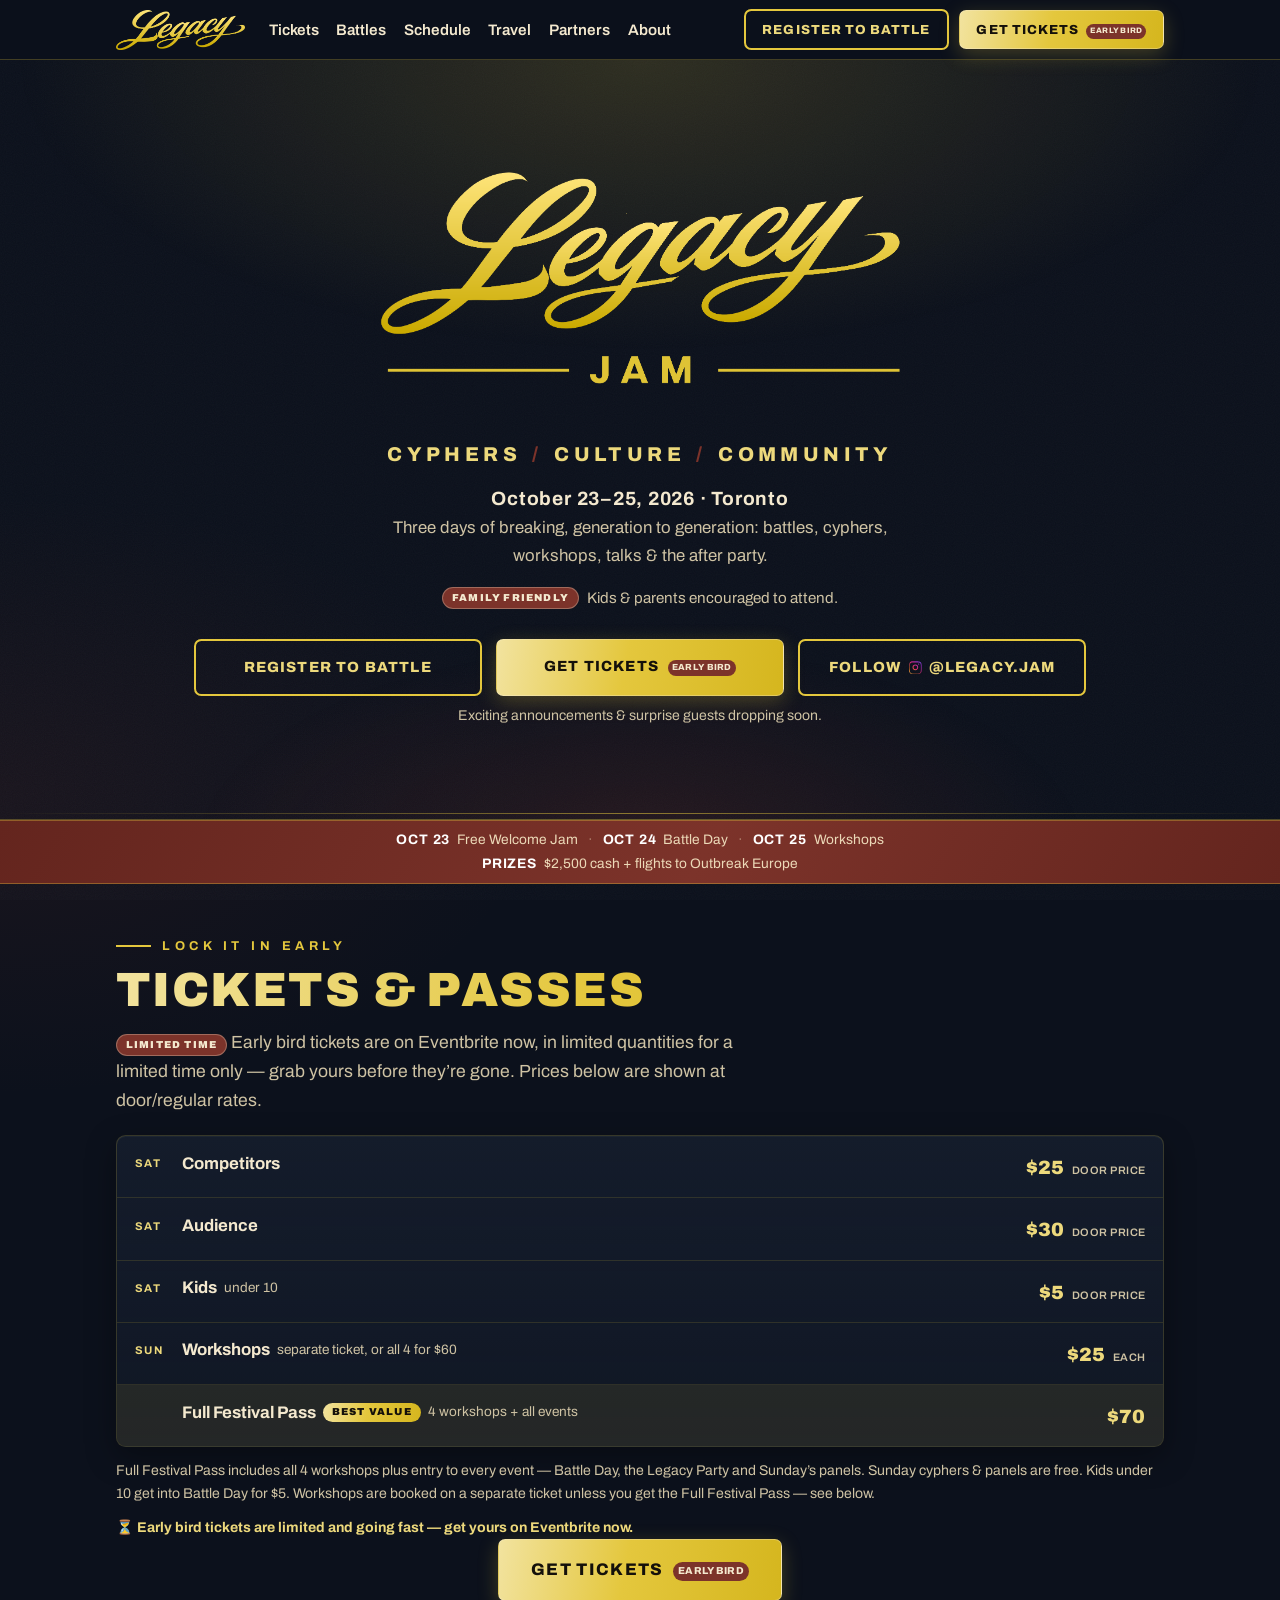
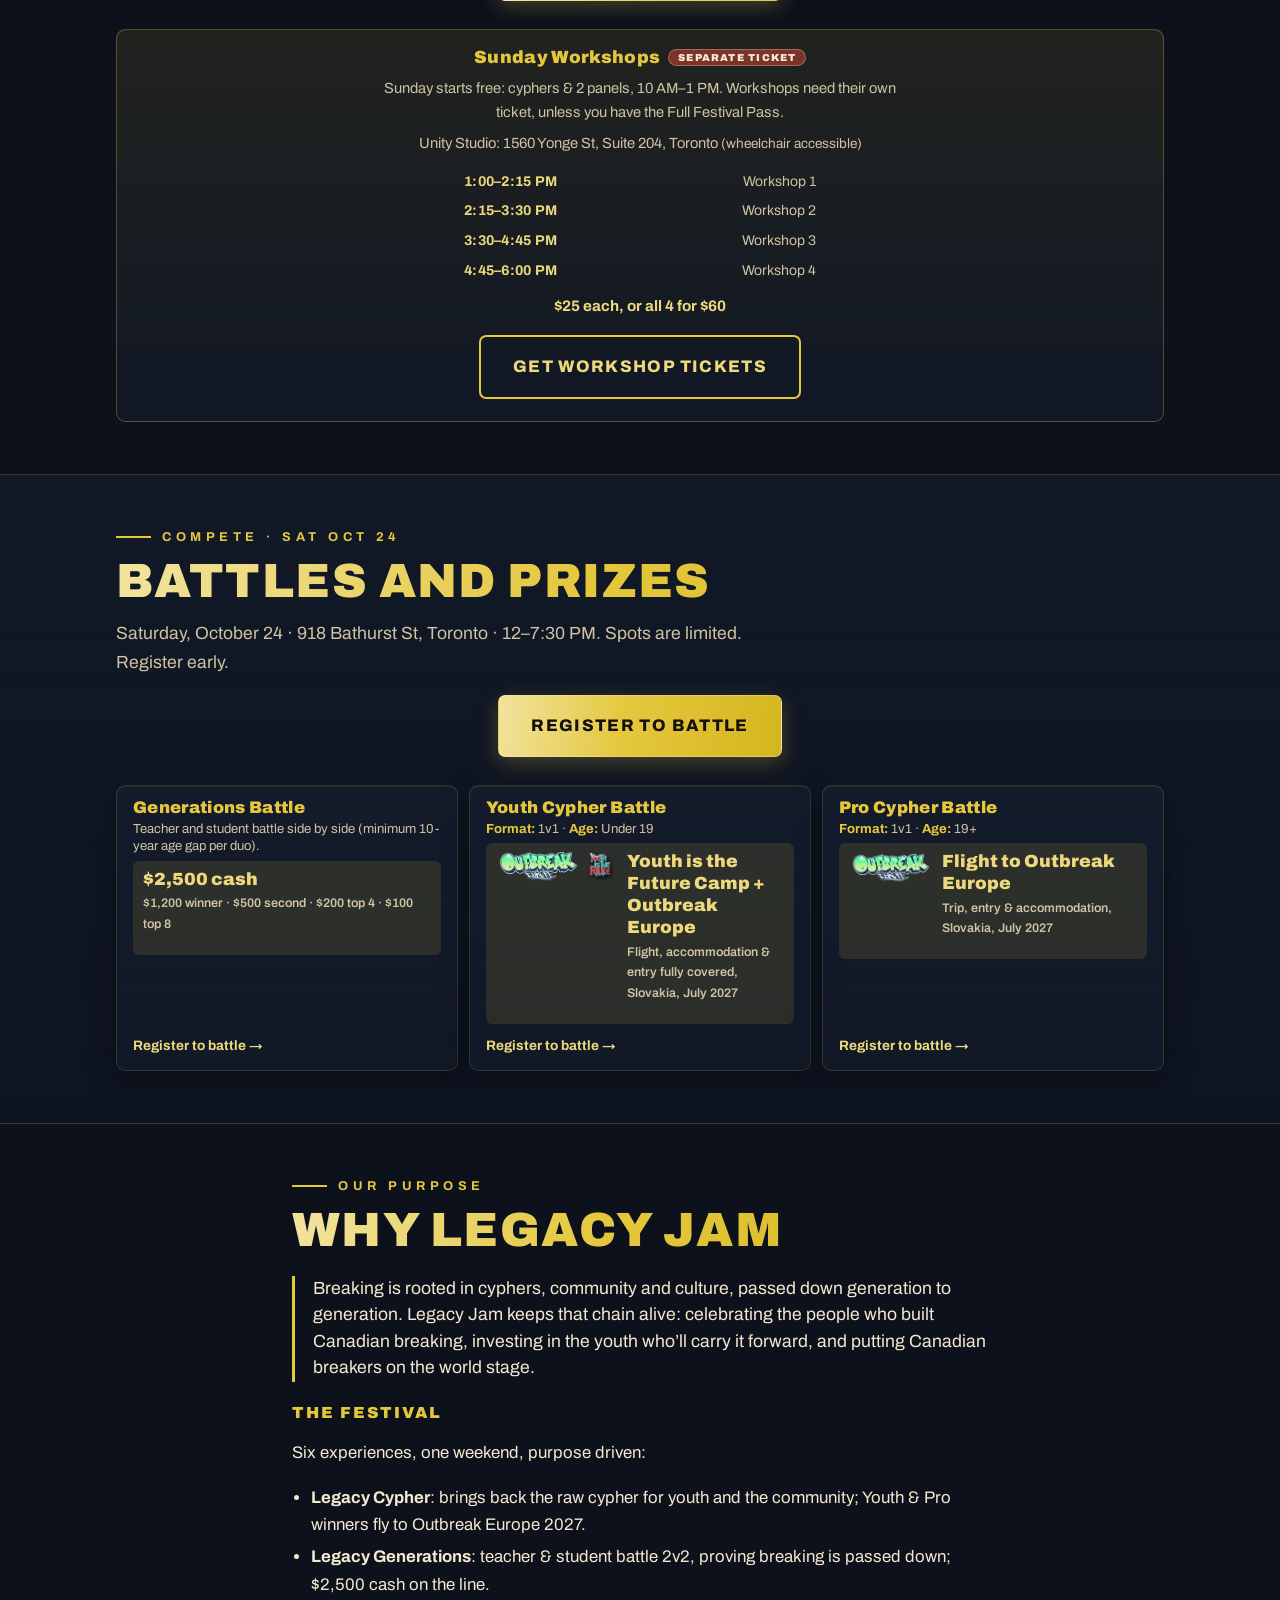
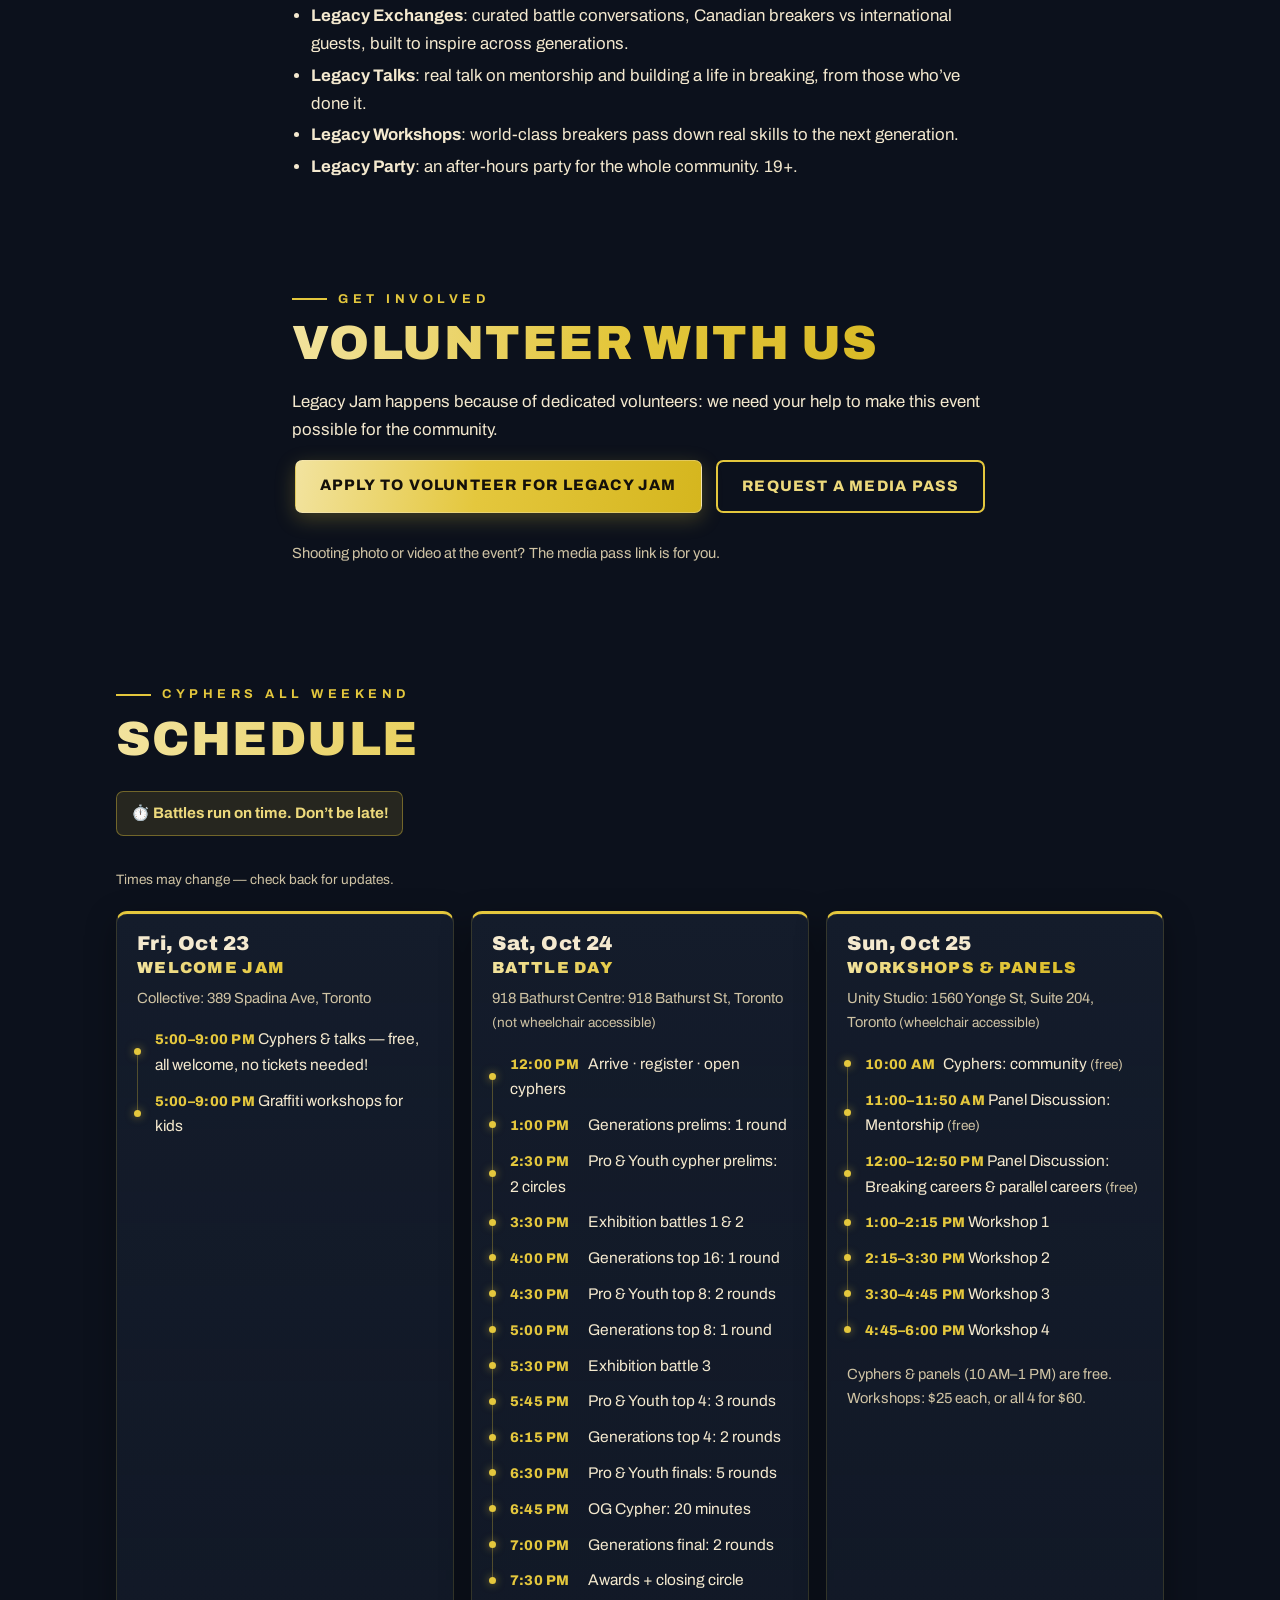
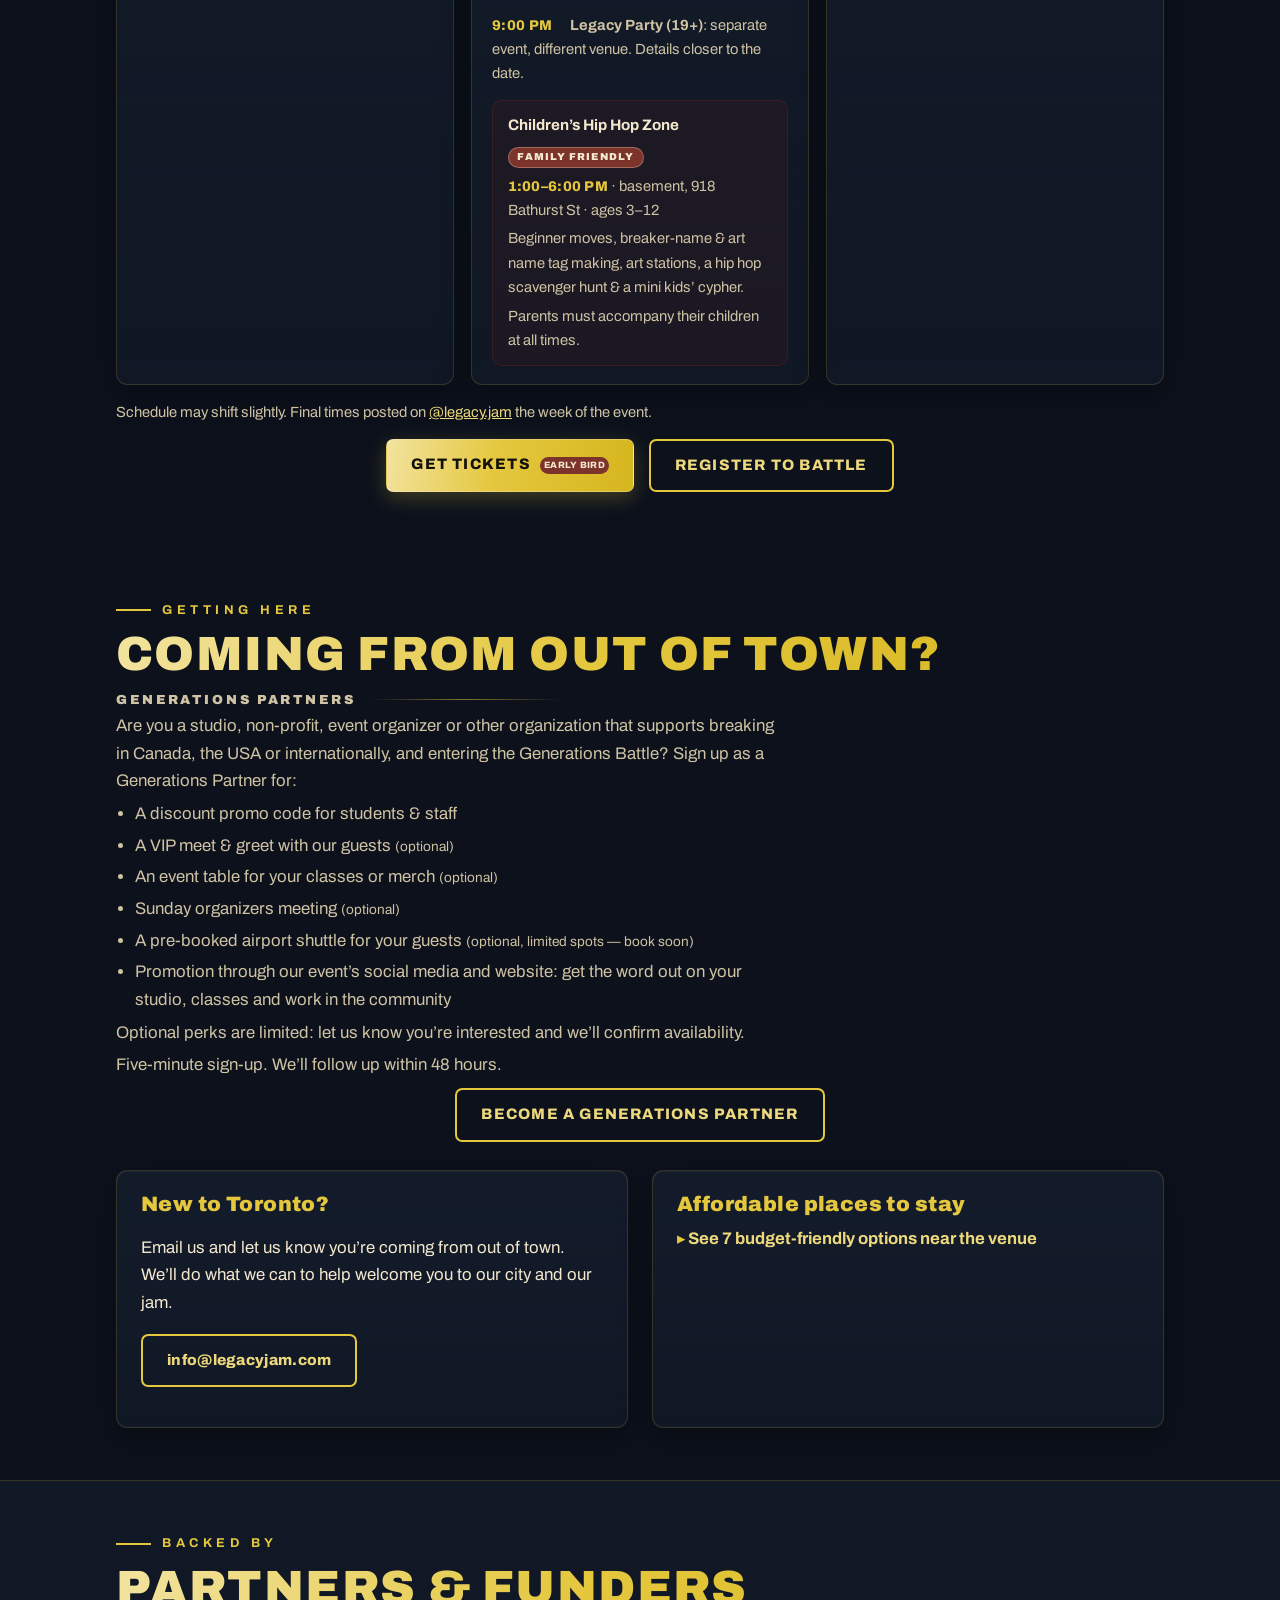
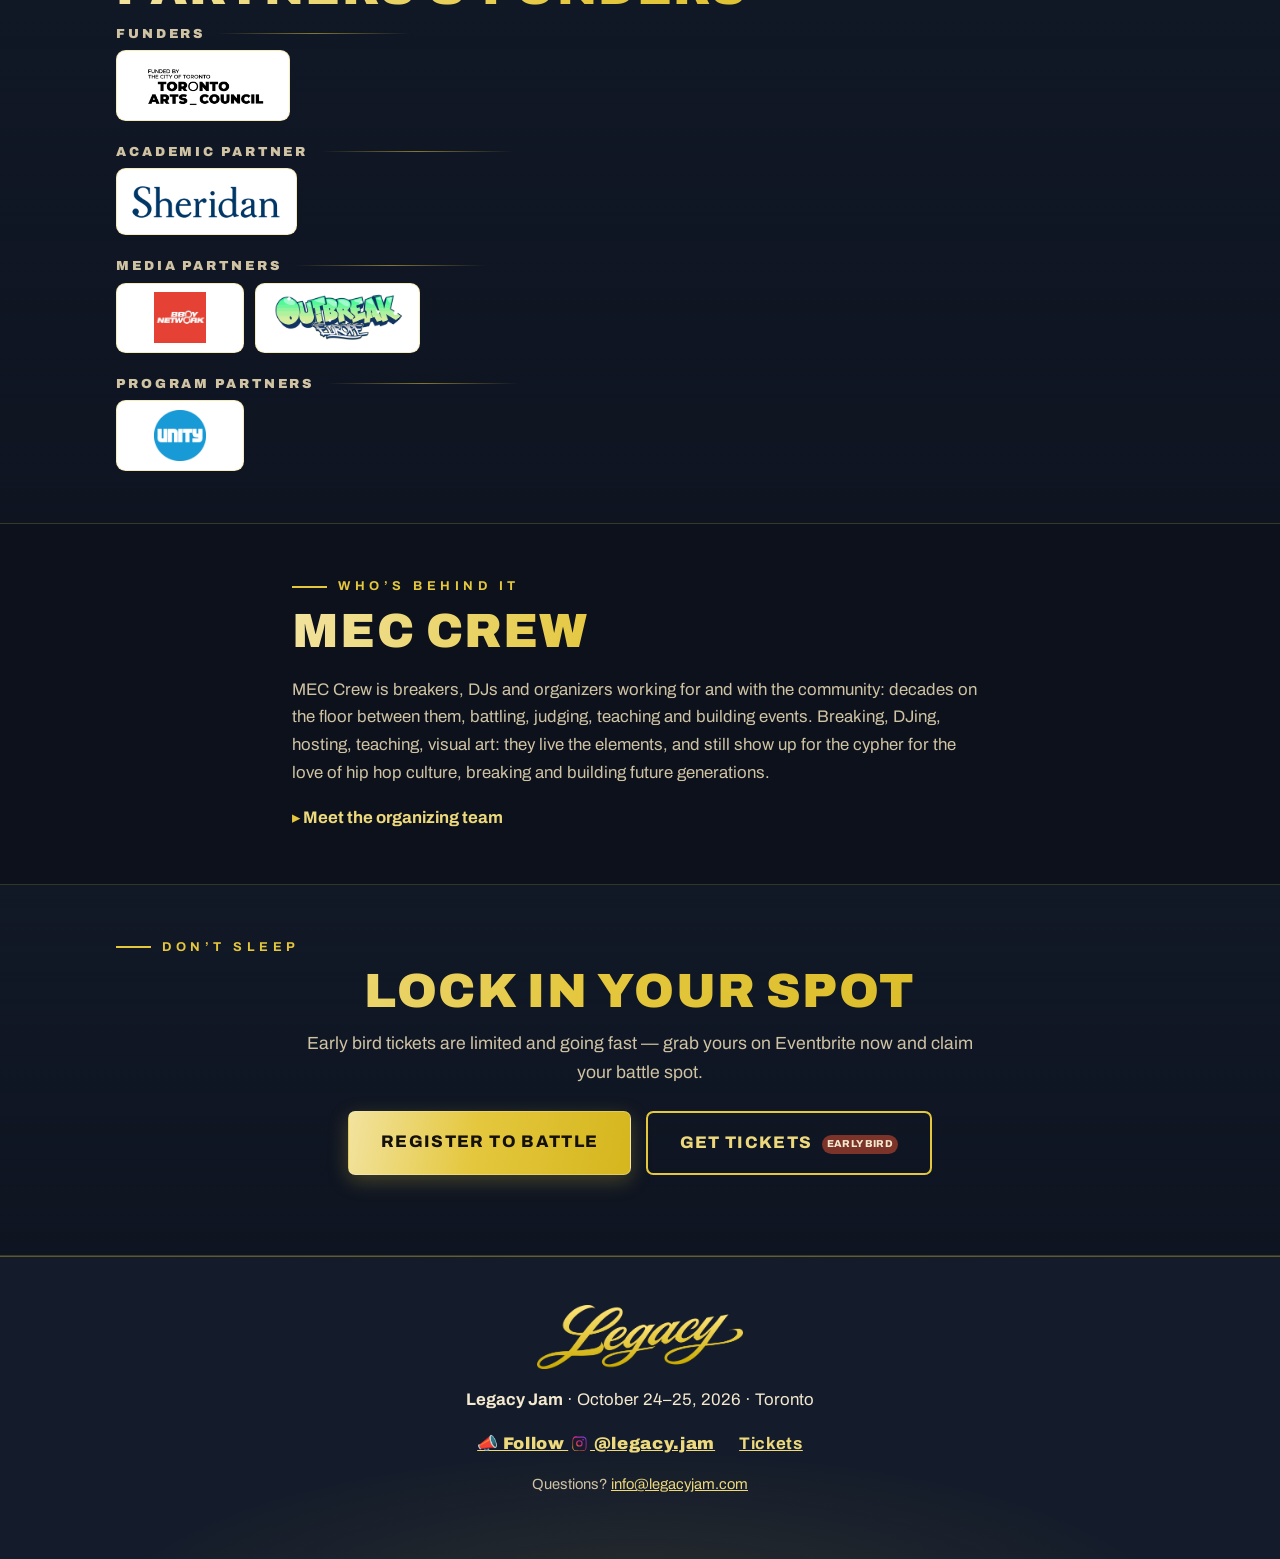
==== commit 7536f3bf: "Clean up quick-facts strip wrapping, tighten workshop callout copy Quick facts strip: wrap each "Oct" ====
--- a/index.html
+++ b/index.html
@@ -93,10 +93,10 @@
   <!-- ================= QUICK FACTS STRIP ================= -->
   <section class="strip" aria-label="Key event facts">
     <div class="wrap">
-      <p class="strip-line">
-        <strong>Oct 23</strong> Free Welcome Jam &middot;
-        <strong>Oct 24</strong> Battle Day &middot;
-        <strong>Oct 25</strong> Workshops
+      <p class="strip-line strip-dates">
+        <span class="strip-item"><strong>Oct 23</strong> Free Welcome Jam</span>
+        <span class="strip-item"><strong>Oct 24</strong> Battle Day</span>
+        <span class="strip-item"><strong>Oct 25</strong> Workshops</span>
       </p>
       <p class="strip-line strip-prize">
         <strong>Prizes</strong> $2,500 cash + flights to Outbreak Europe
@@ -141,7 +141,8 @@
 
       <div class="workshop-callout">
         <h3 class="workshop-callout-title">Sunday Workshops <span class="badge badge-maroon">Separate ticket</span></h3>
-        <p class="workshop-callout-copy">Workshops are booked on their own Eventbrite page, separate from the Festival tickets above &mdash; unless you&rsquo;ve got the Full Festival Pass, you&rsquo;ll need a workshop ticket too.</p>
+        <p class="workshop-callout-copy">Sunday starts free: cyphers &amp; 2 panels, 10 AM&ndash;1 PM. Workshops need their own ticket, unless you have the Full Festival Pass.</p>
+        <p class="venue">Unity Studio: 1560 Yonge St, Suite 204, Toronto <span class="hint">(wheelchair accessible)</span></p>
         <ul class="workshop-slots">
           <li><span class="time">1:00&ndash;2:15 PM</span> Workshop 1</li>
           <li><span class="time">2:15&ndash;3:30 PM</span> Workshop 2</li>
--- a/style.css
+++ b/style.css
@@ -279,6 +279,23 @@
   color: #fff; text-transform: uppercase; letter-spacing: 0.06em;
   margin-right: 0.25rem;
 }
+.strip-dates {
+  display: flex; flex-wrap: wrap; justify-content: center; align-items: baseline;
+  gap: 0.2rem 0;
+}
+.strip-item { white-space: nowrap; }
+.strip-item + .strip-item::before {
+  content: "\00b7"; display: inline-block; margin: 0 0.6rem;
+  color: rgba(236,217,184,0.5);
+}
+@media (max-width: 26rem) {
+  .strip-dates { flex-direction: column; align-items: center; gap: 0.15rem; }
+  .strip-item + .strip-item::before { content: none; }
+  .strip-prize { font-size: 0.76rem; letter-spacing: -0.01em; }
+}
+@media (max-width: 21.5rem) {
+  .strip-prize { font-size: 0.68rem; letter-spacing: -0.015em; }
+}
 
 /* ---------- sections ---------- */
 .section { padding: 3.25rem 0; }
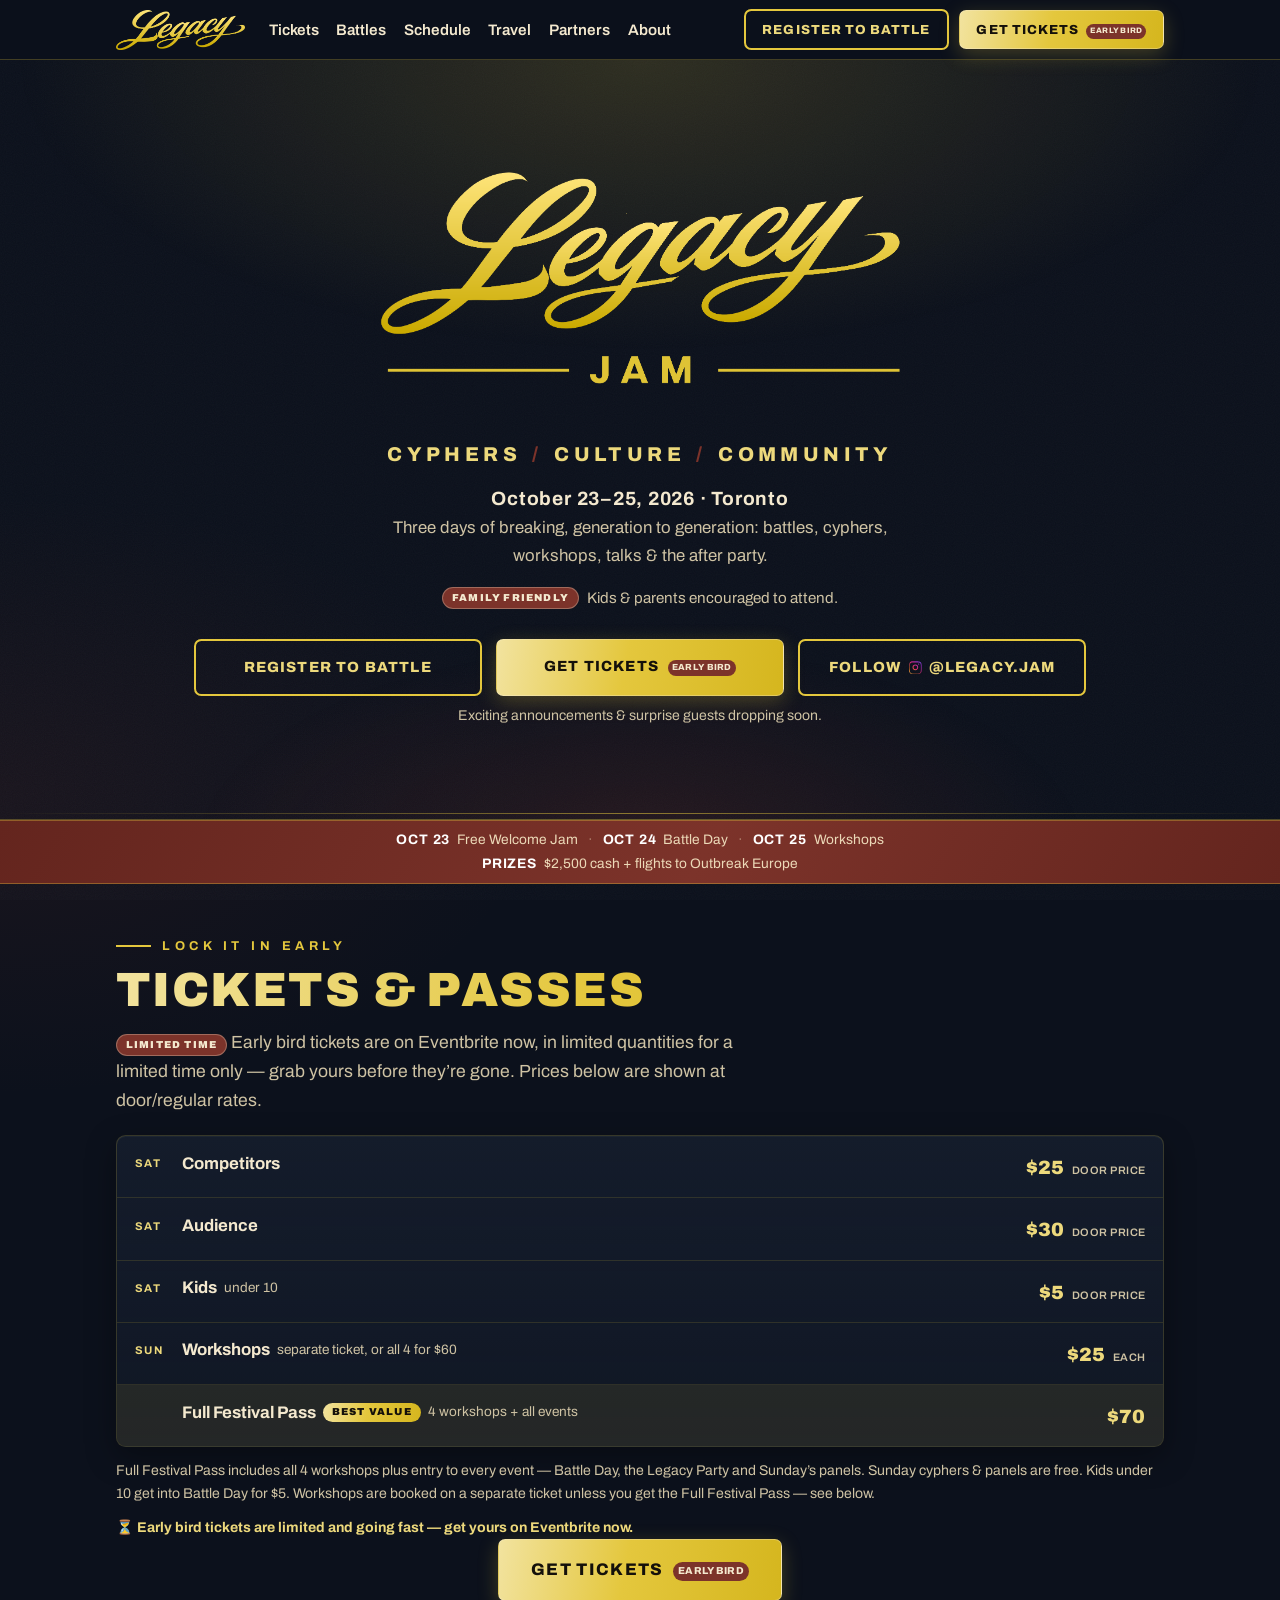
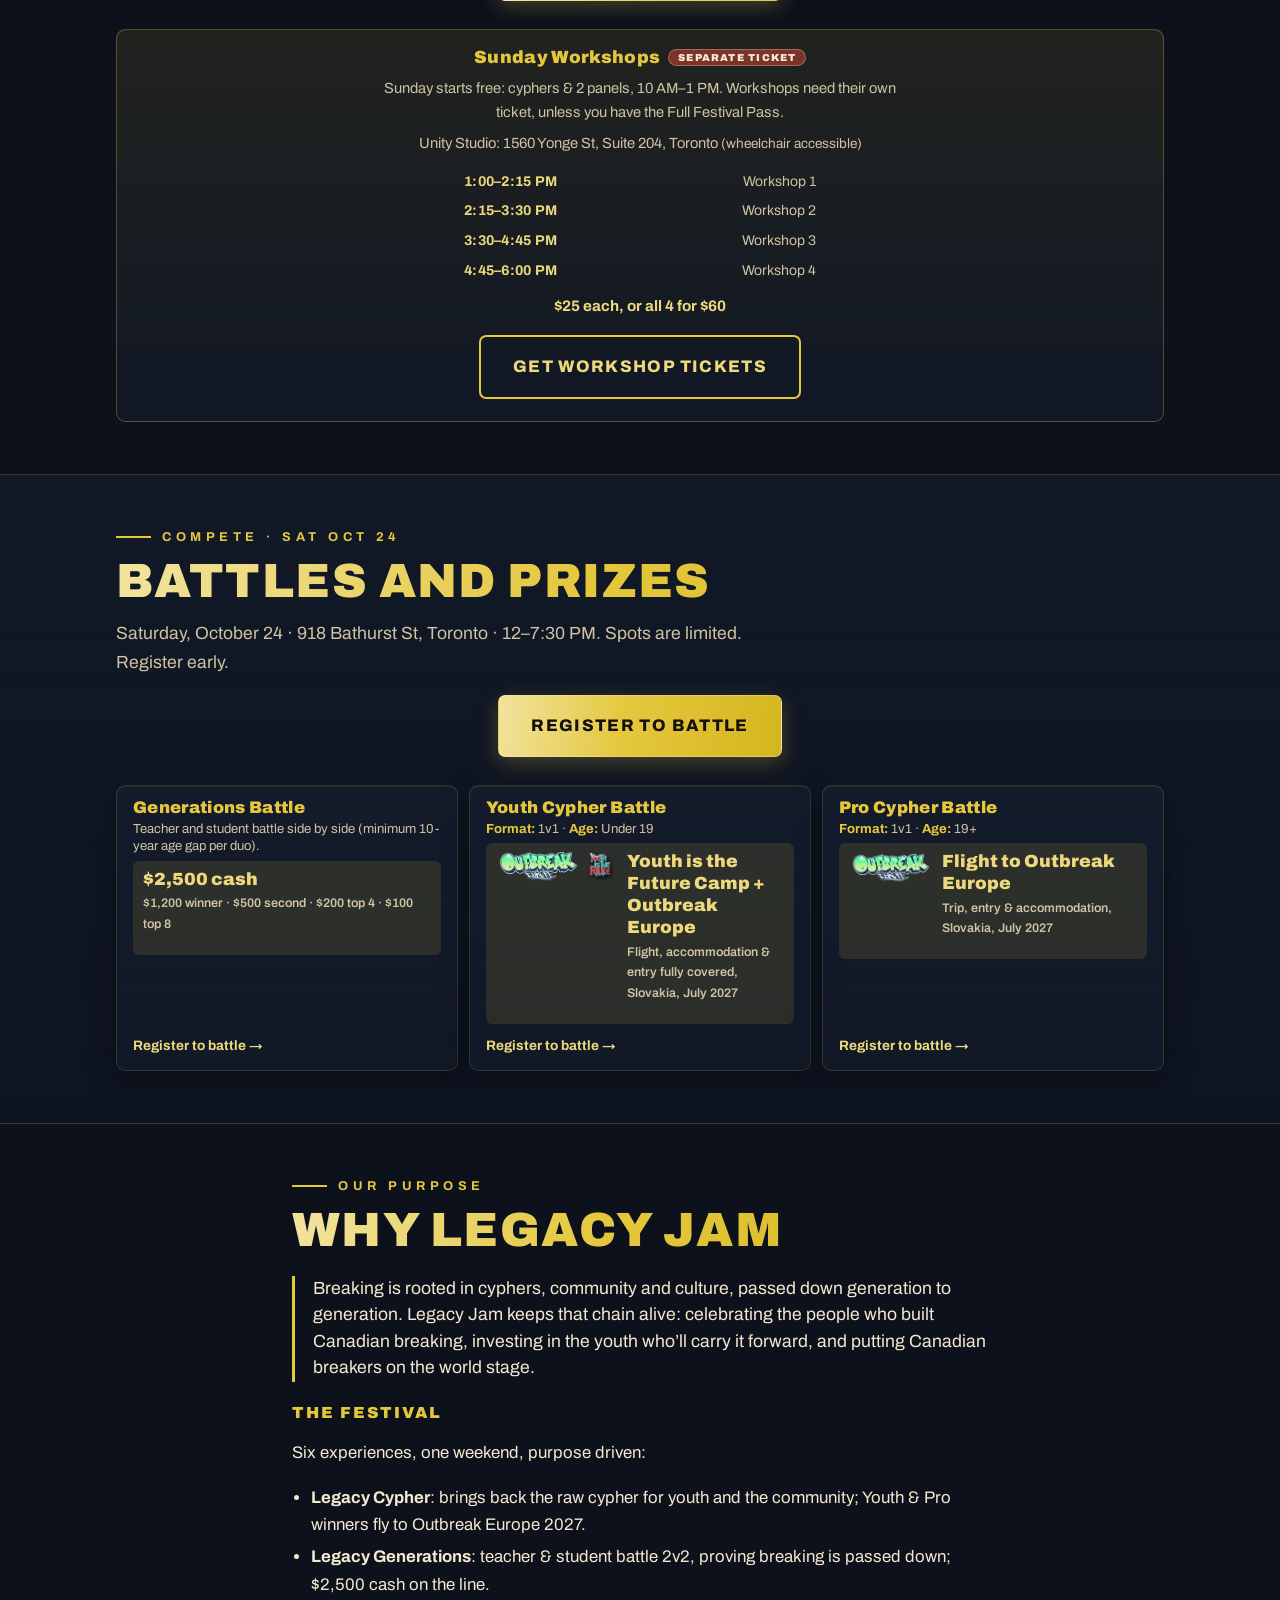
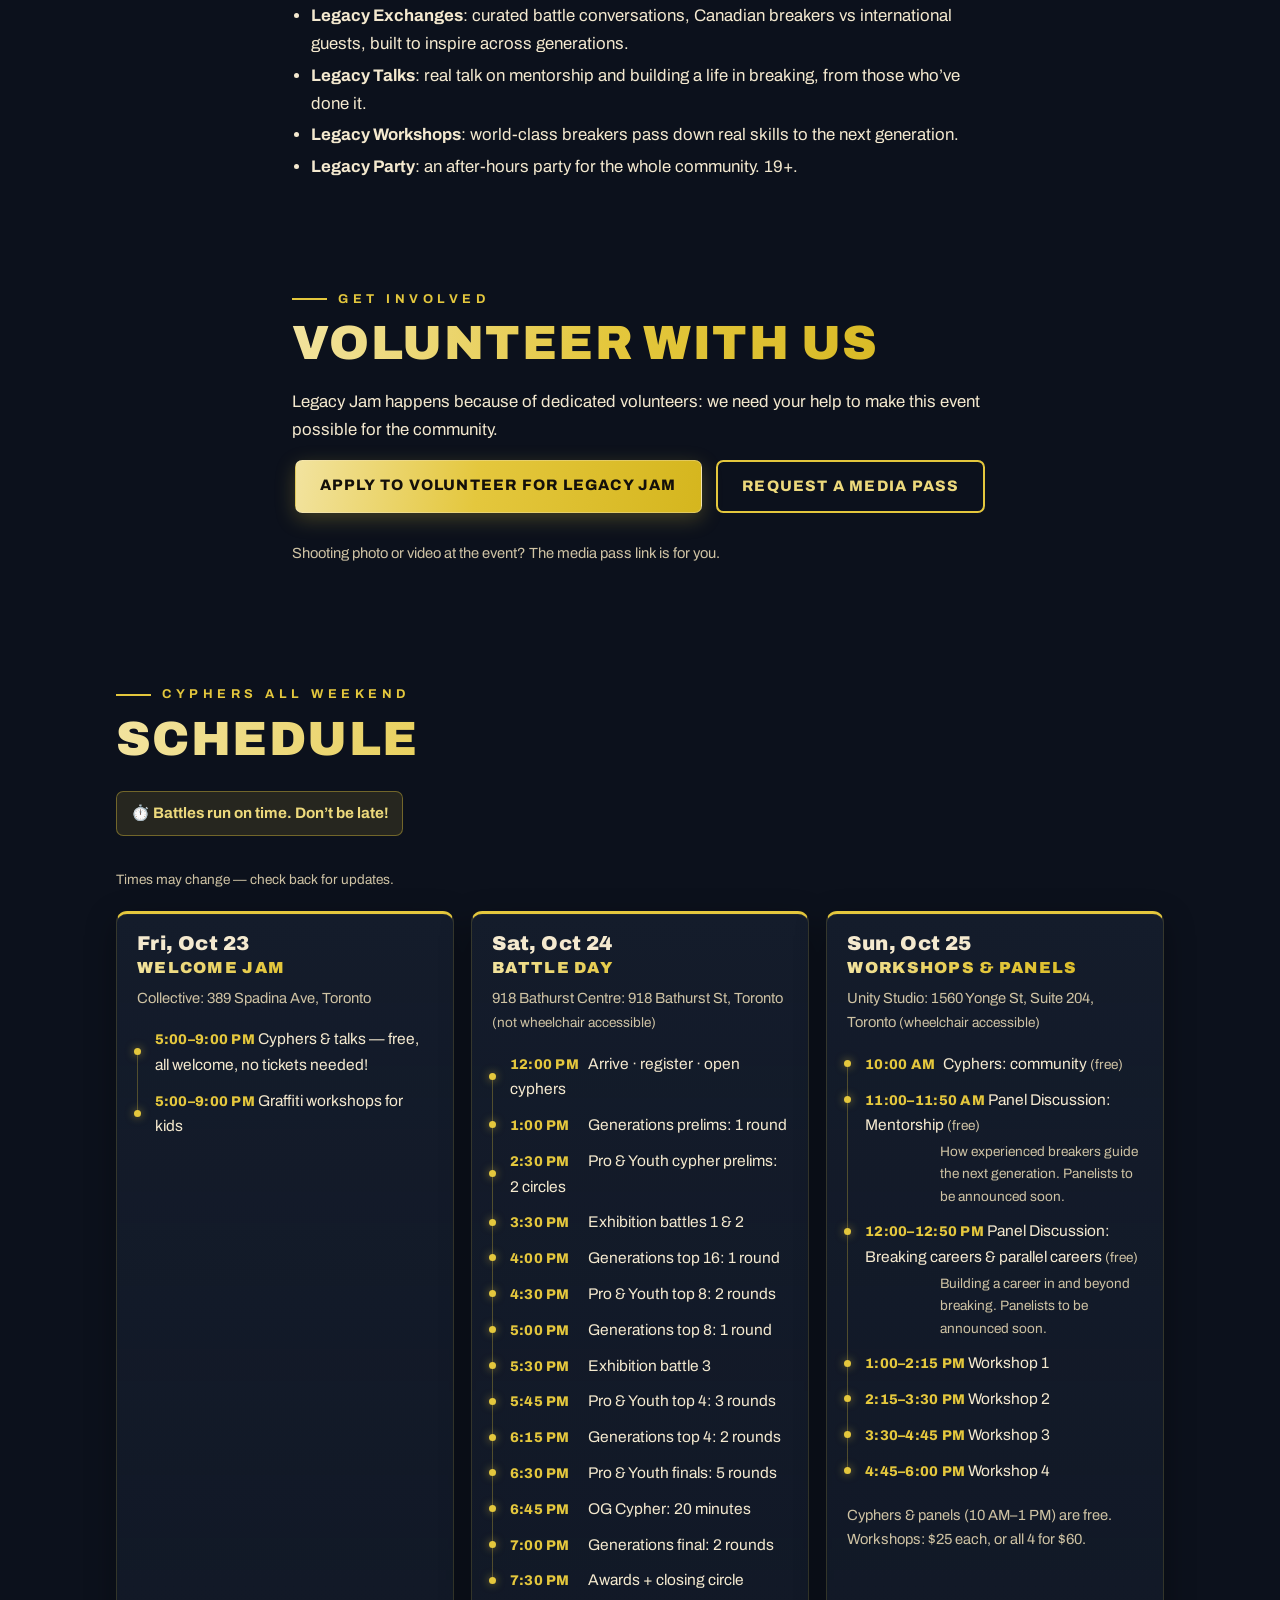
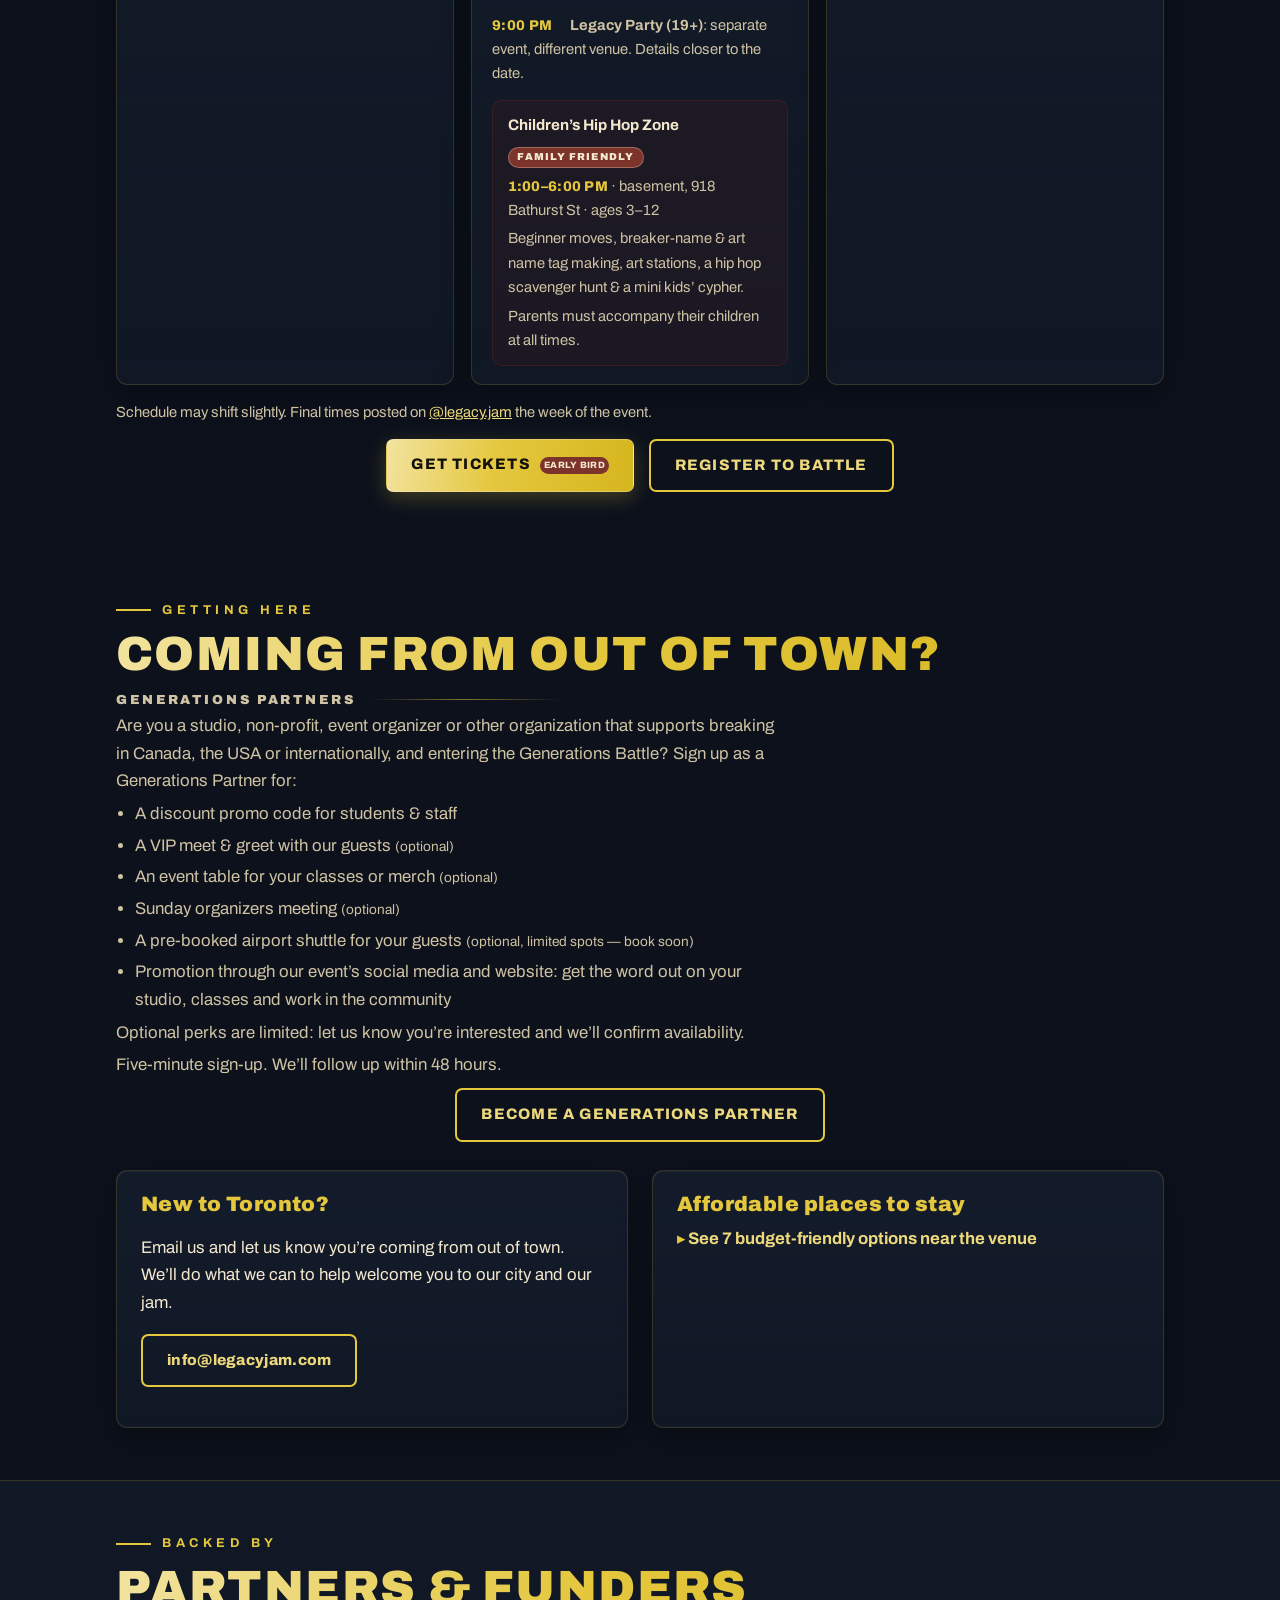
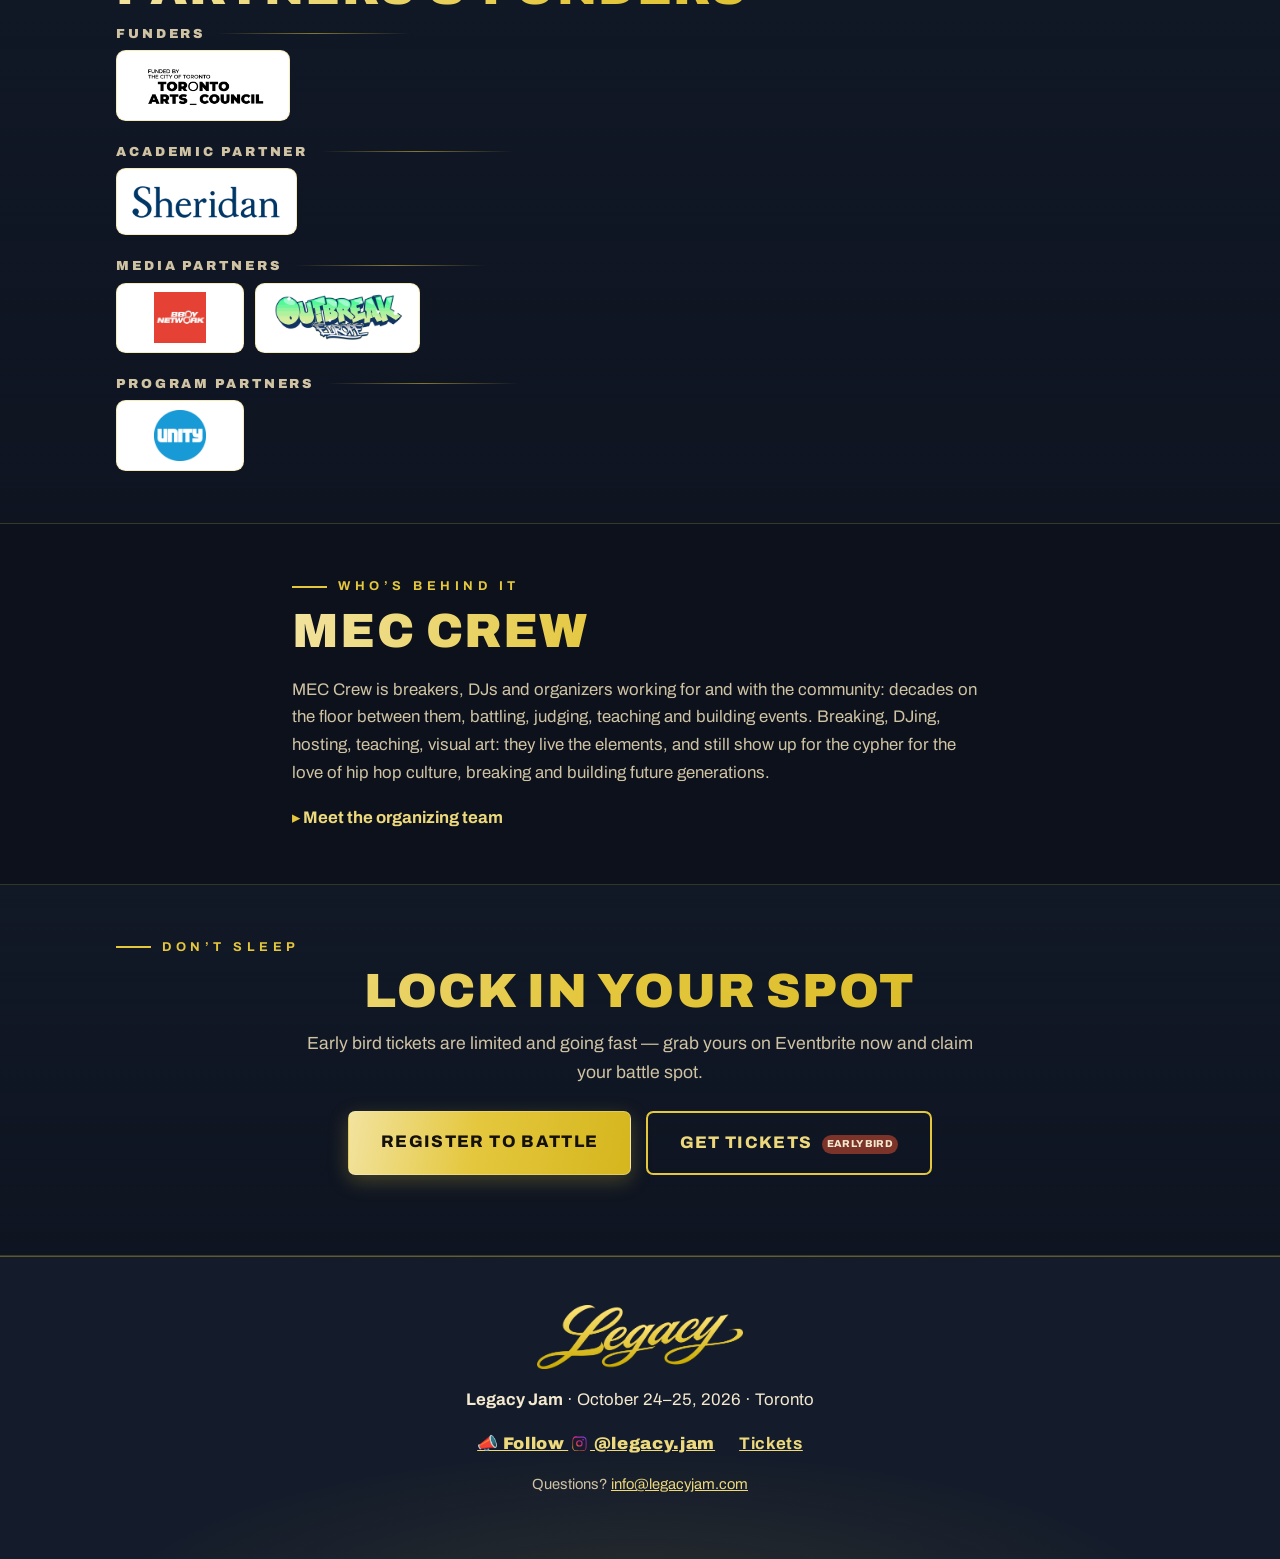
==== commit f5ed052c: "Add short descriptions to Sunday panel discussions Each panel discussion in the Sunday schedule now " ====
--- a/index.html
+++ b/index.html
@@ -380,8 +380,14 @@
           <p class="venue">Unity Studio: 1560 Yonge St, Suite 204, Toronto <span class="hint">(wheelchair accessible)</span></p>
           <ul class="sched-list">
             <li><span class="time">10:00 AM</span> Cyphers: community <span class="hint">(free)</span></li>
-            <li><span class="time">11:00&ndash;11:50 AM</span> Panel Discussion: Mentorship <span class="hint">(free)</span></li>
-            <li><span class="time">12:00&ndash;12:50 PM</span> Panel Discussion: Breaking careers &amp; parallel careers <span class="hint">(free)</span></li>
+            <li class="has-desc">
+              <span class="time">11:00&ndash;11:50 AM</span> Panel Discussion: Mentorship <span class="hint">(free)</span>
+              <span class="sched-desc">How experienced breakers guide the next generation. Panelists to be announced soon.</span>
+            </li>
+            <li class="has-desc">
+              <span class="time">12:00&ndash;12:50 PM</span> Panel Discussion: Breaking careers &amp; parallel careers <span class="hint">(free)</span>
+              <span class="sched-desc">Building a career in and beyond breaking. Panelists to be announced soon.</span>
+            </li>
             <li><span class="time">1:00&ndash;2:15 PM</span> Workshop 1</li>
             <li><span class="time">2:15&ndash;3:30 PM</span> Workshop 2</li>
             <li><span class="time">3:30&ndash;4:45 PM</span> Workshop 3</li>
--- a/style.css
+++ b/style.css
@@ -543,10 +543,15 @@
   background: var(--gold);
   box-shadow: 0 0 8px rgba(228,199,61,0.6);
 }
+.sched-list li.has-desc::after { top: calc(1.12rem - 3.5px); }
 .time {
   display: inline-block; min-width: 4.7rem;
   color: var(--gold); font-weight: 800; font-variant-numeric: tabular-nums;
   font-size: 0.88rem; letter-spacing: 0.02em;
+}
+.sched-desc {
+  display: block; margin: 0.2rem 0 0 4.7rem;
+  color: var(--cream-dim); font-size: 0.85rem;
 }
 
 /* ---------- travel ---------- */
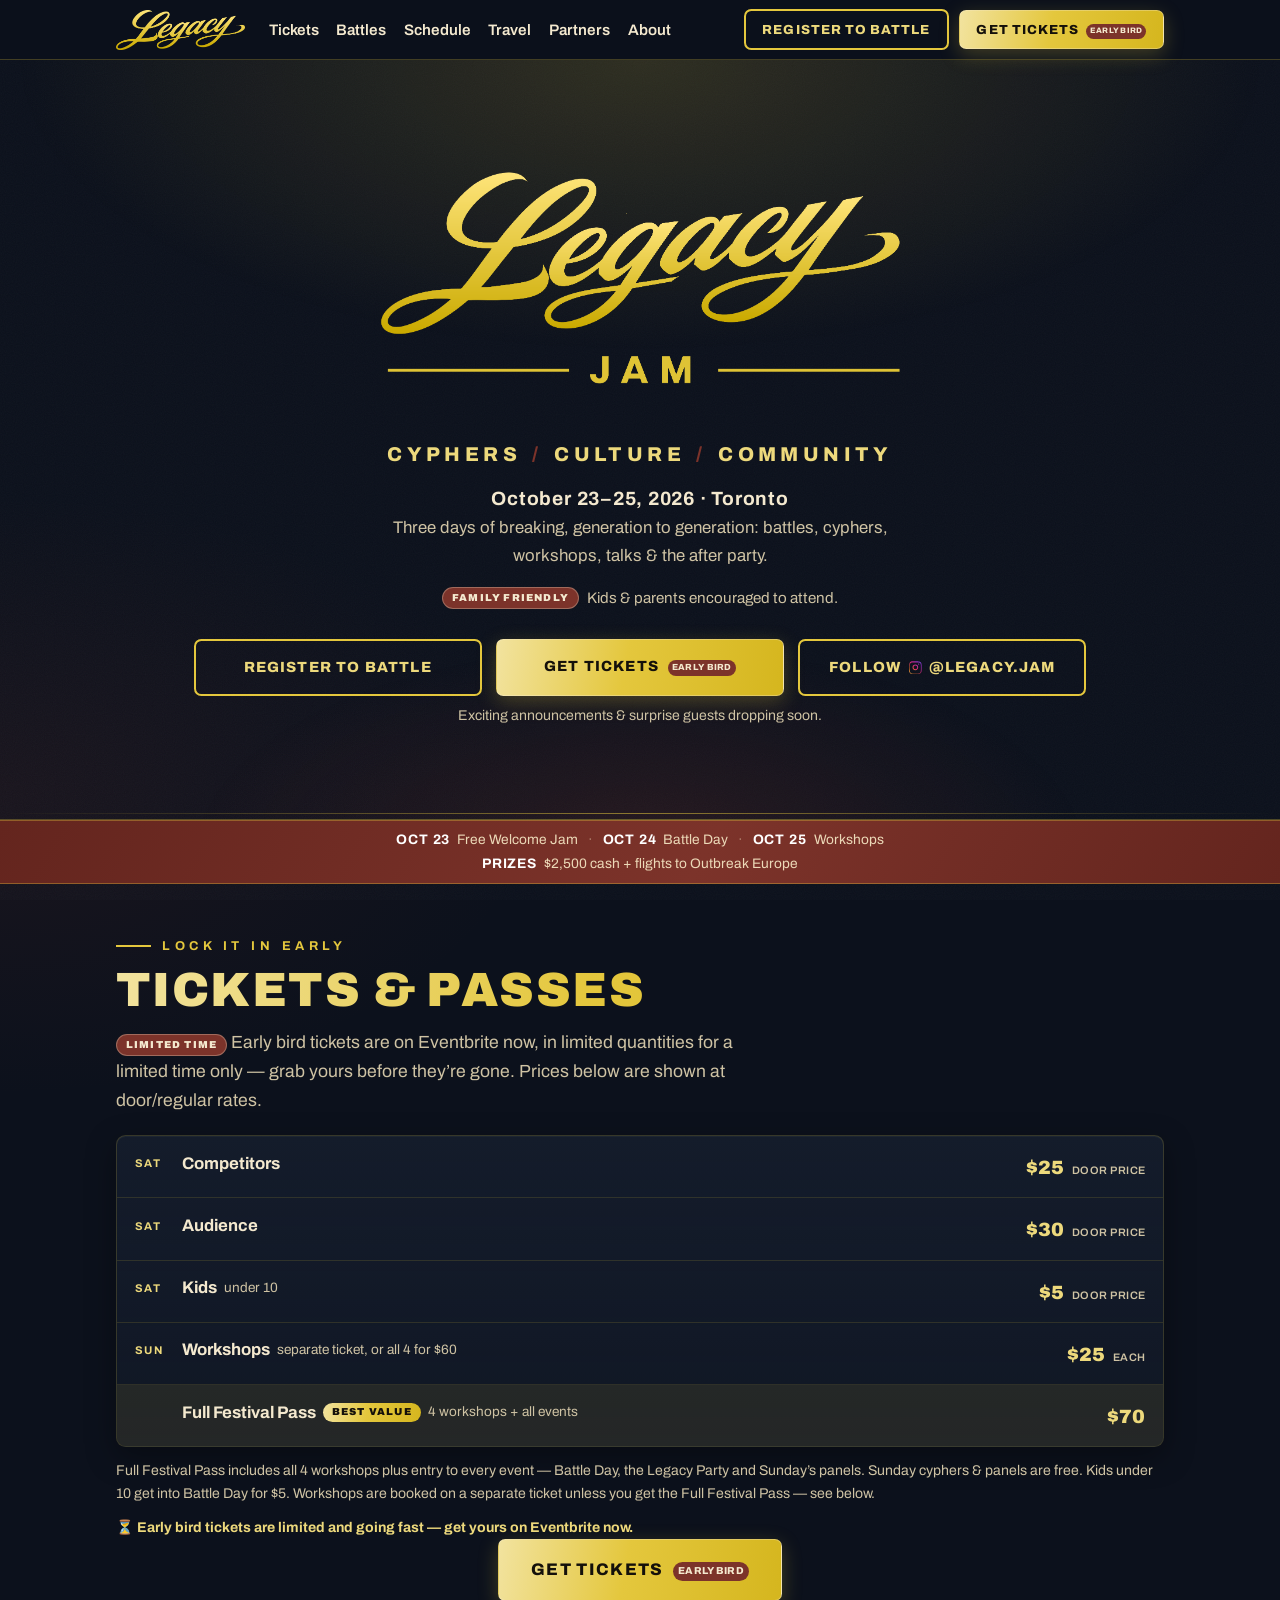
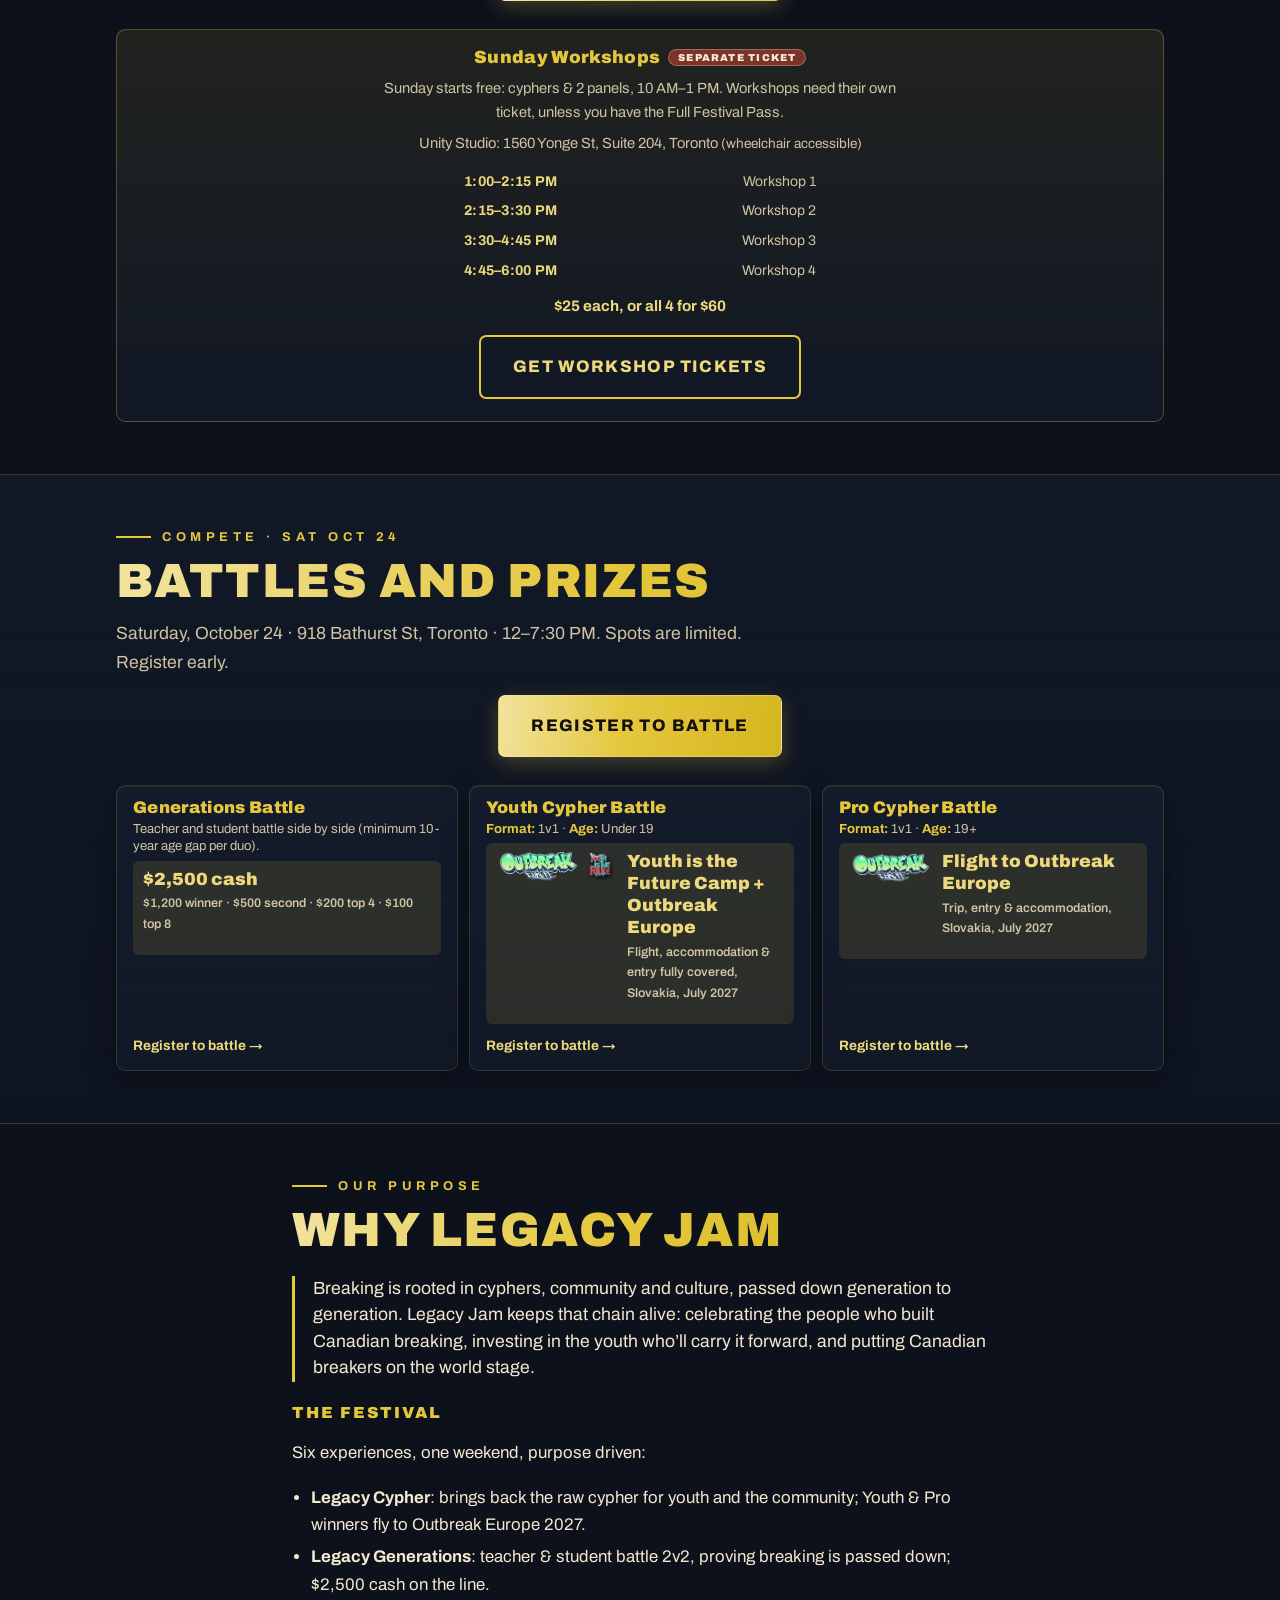
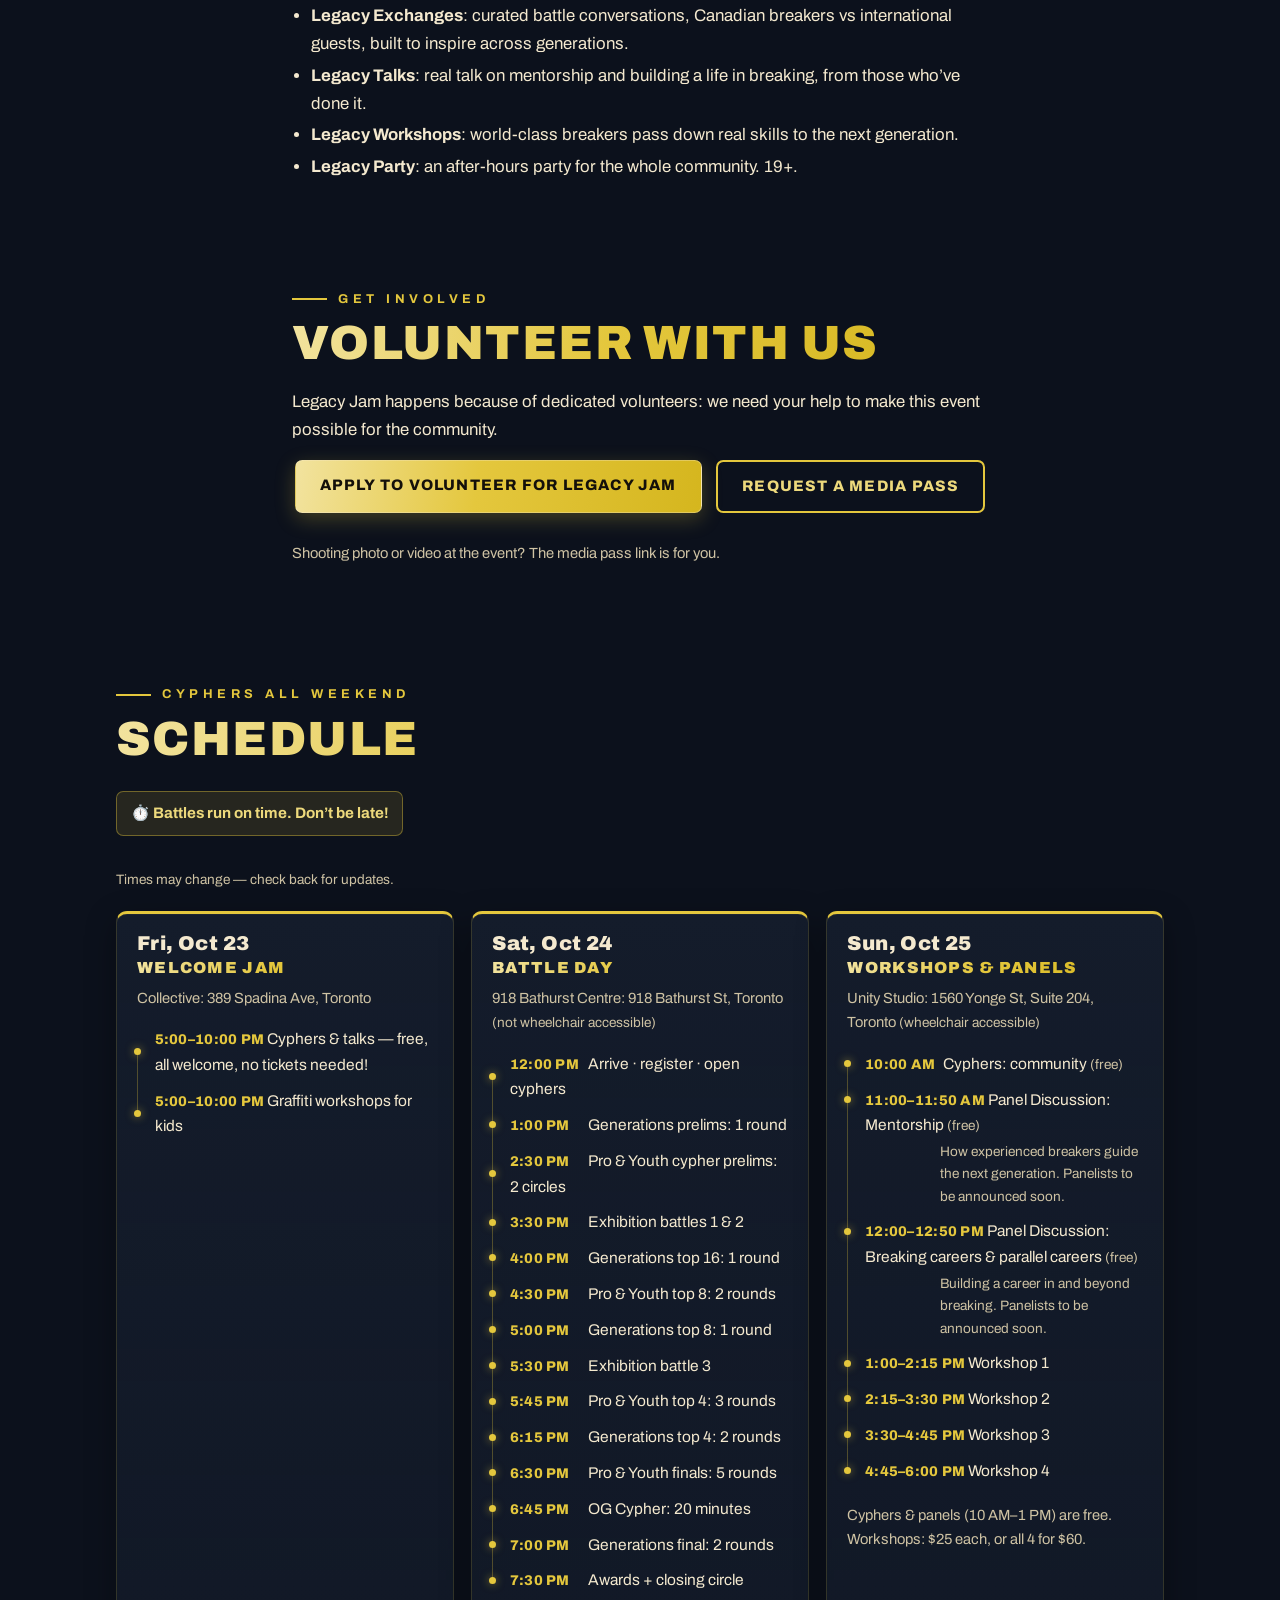
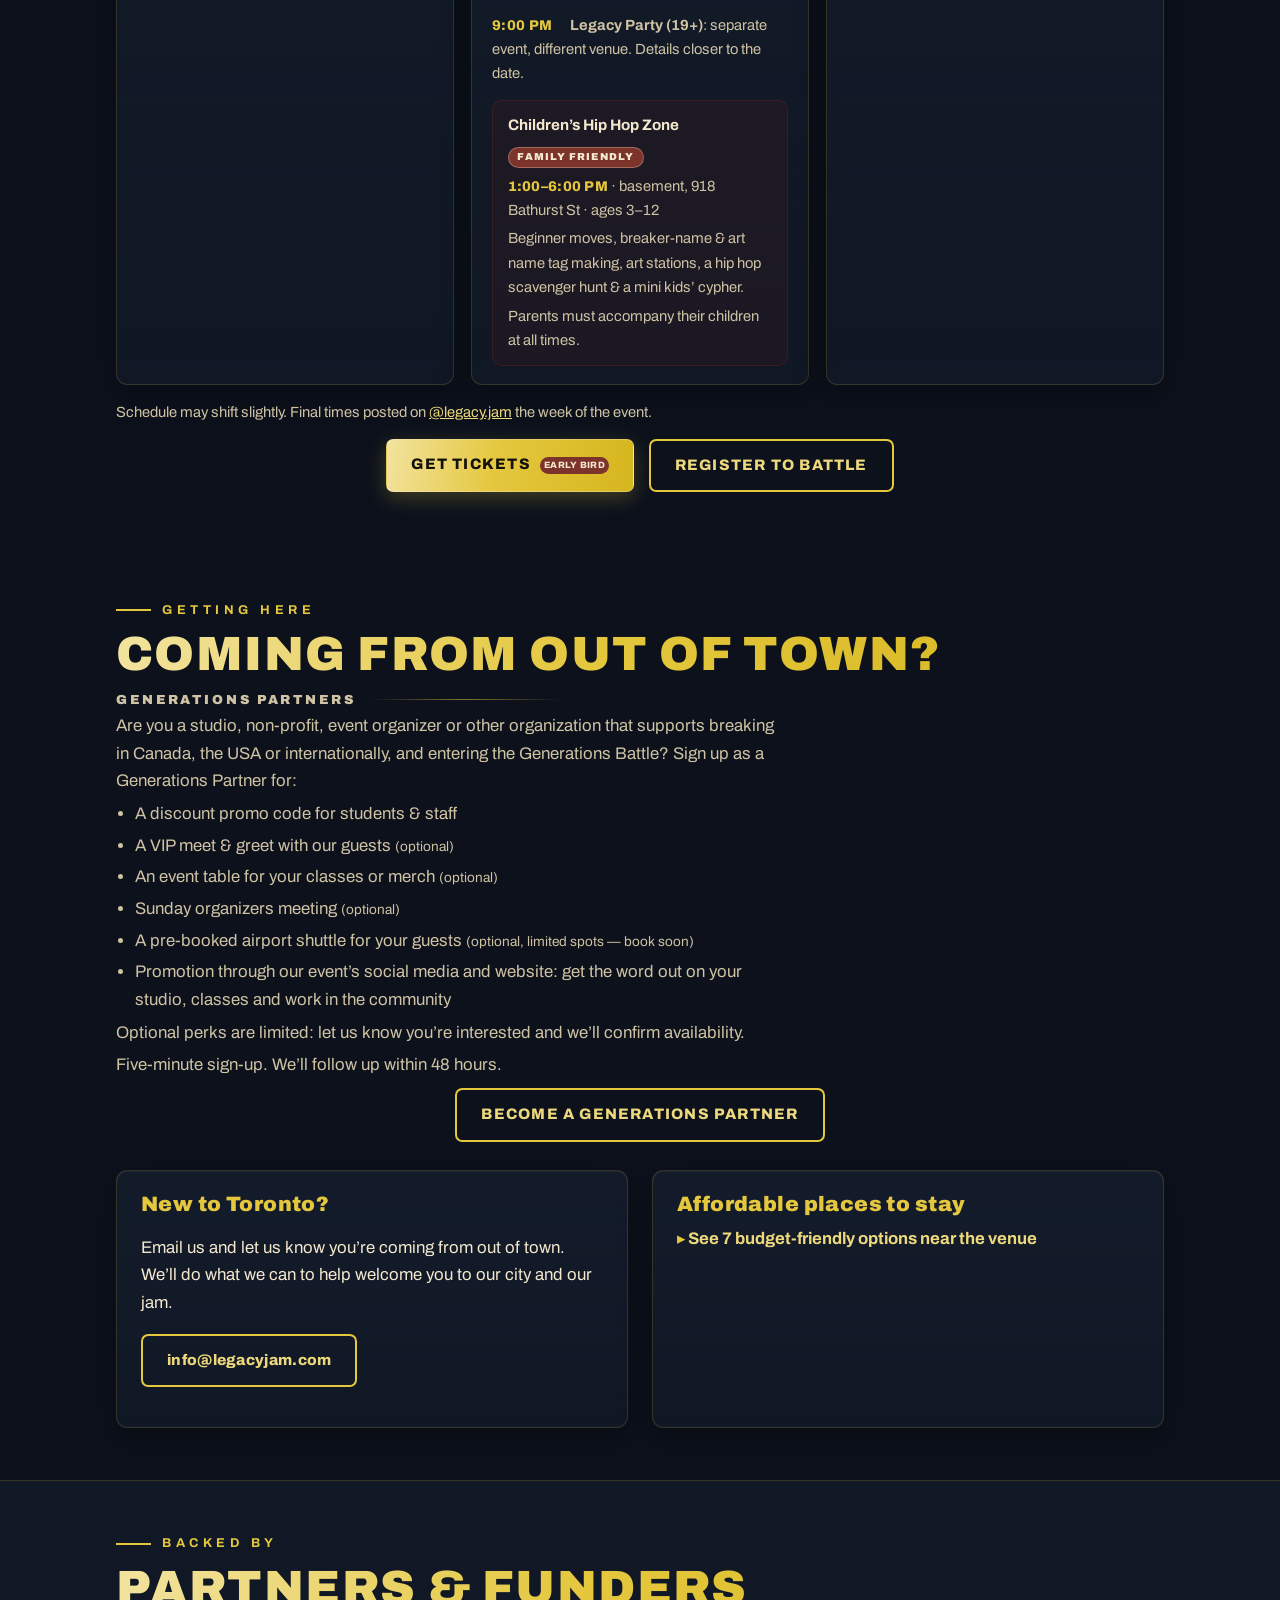
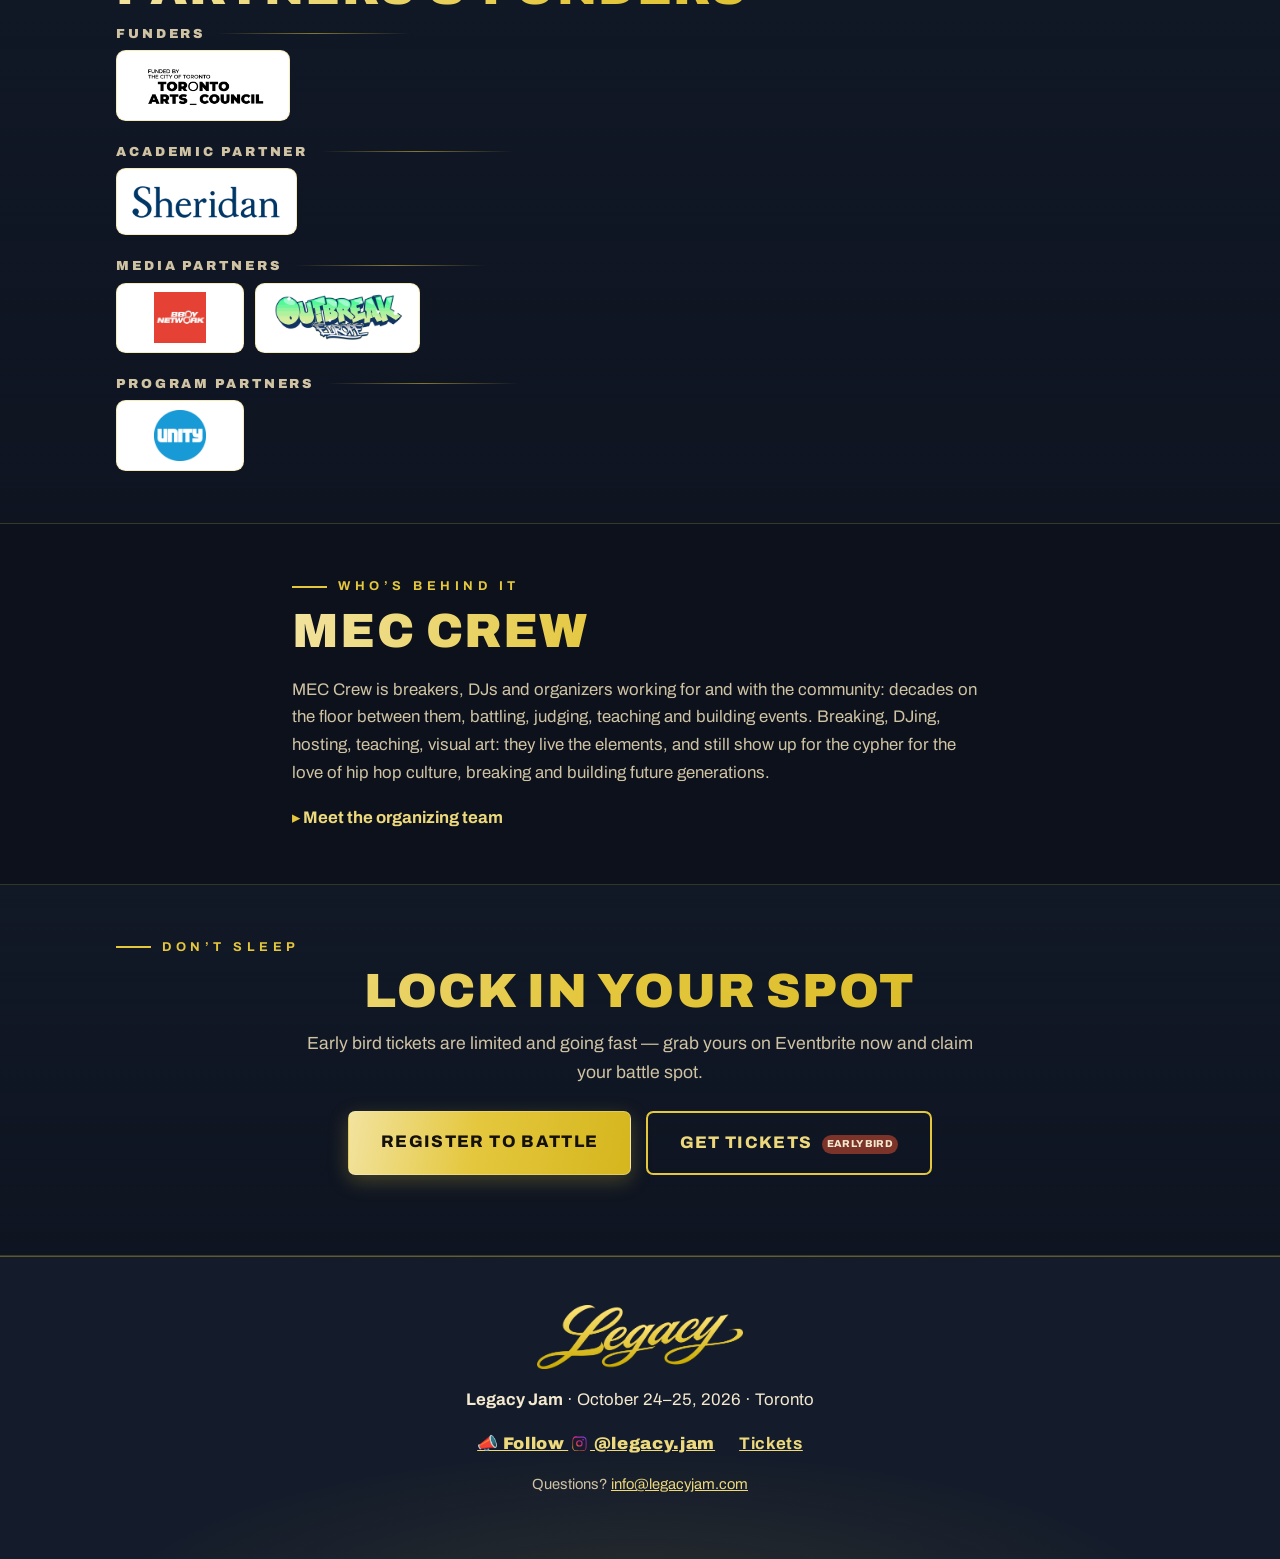
==== commit 20e8a972: "Extend Friday Welcome Jam to end at 10 PM Cyphers/talks and the kids' graffiti workshops now run 5-1" ====
--- a/index.html
+++ b/index.html
@@ -338,8 +338,8 @@
           <h3 id="day1">Fri, Oct 23 <span class="day-label">Welcome Jam</span></h3>
           <p class="venue">Collective: 389 Spadina Ave, Toronto</p>
           <ul class="sched-list">
-            <li><span class="time">5:00&ndash;9:00 PM</span> Cyphers &amp; talks &mdash; free, all welcome, no tickets needed!</li>
-            <li><span class="time">5:00&ndash;9:00 PM</span> Graffiti workshops for kids</li>
+            <li><span class="time">5:00&ndash;10:00 PM</span> Cyphers &amp; talks &mdash; free, all welcome, no tickets needed!</li>
+            <li><span class="time">5:00&ndash;10:00 PM</span> Graffiti workshops for kids</li>
           </ul>
         </article>
 
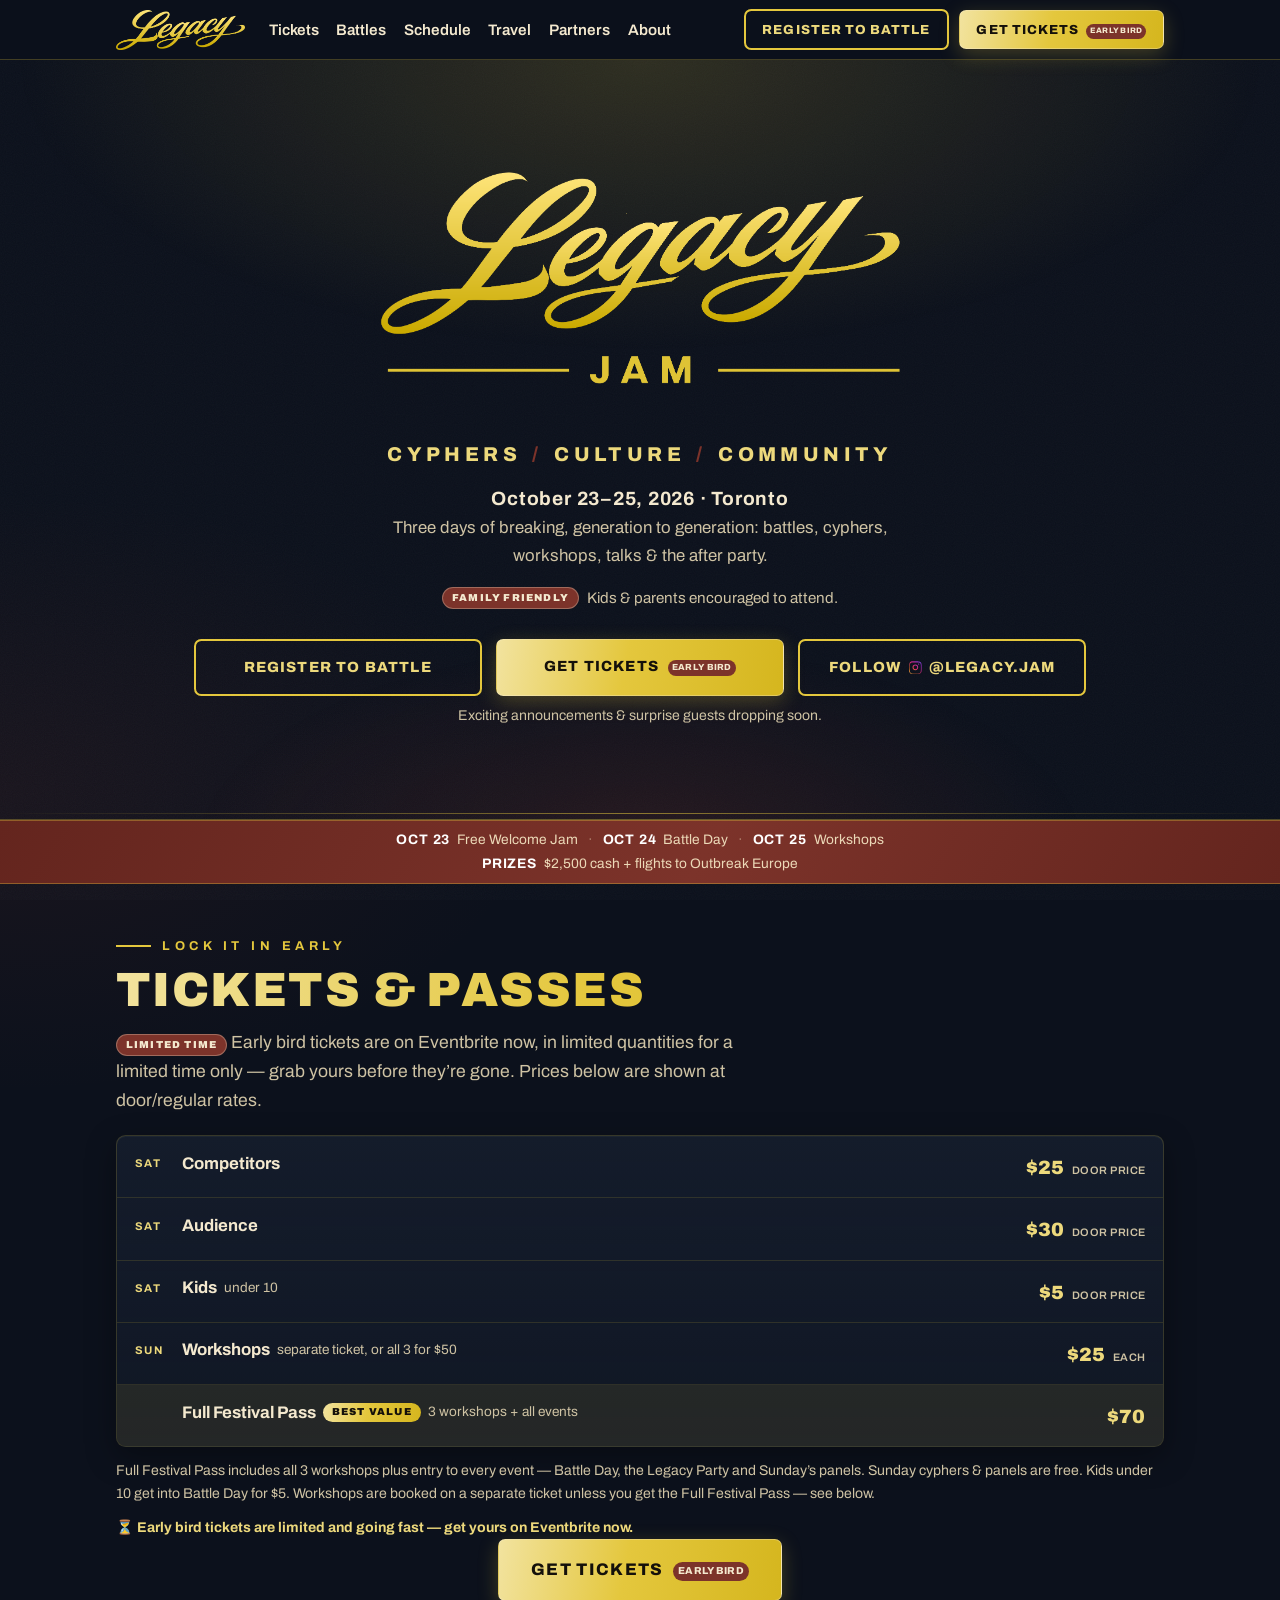
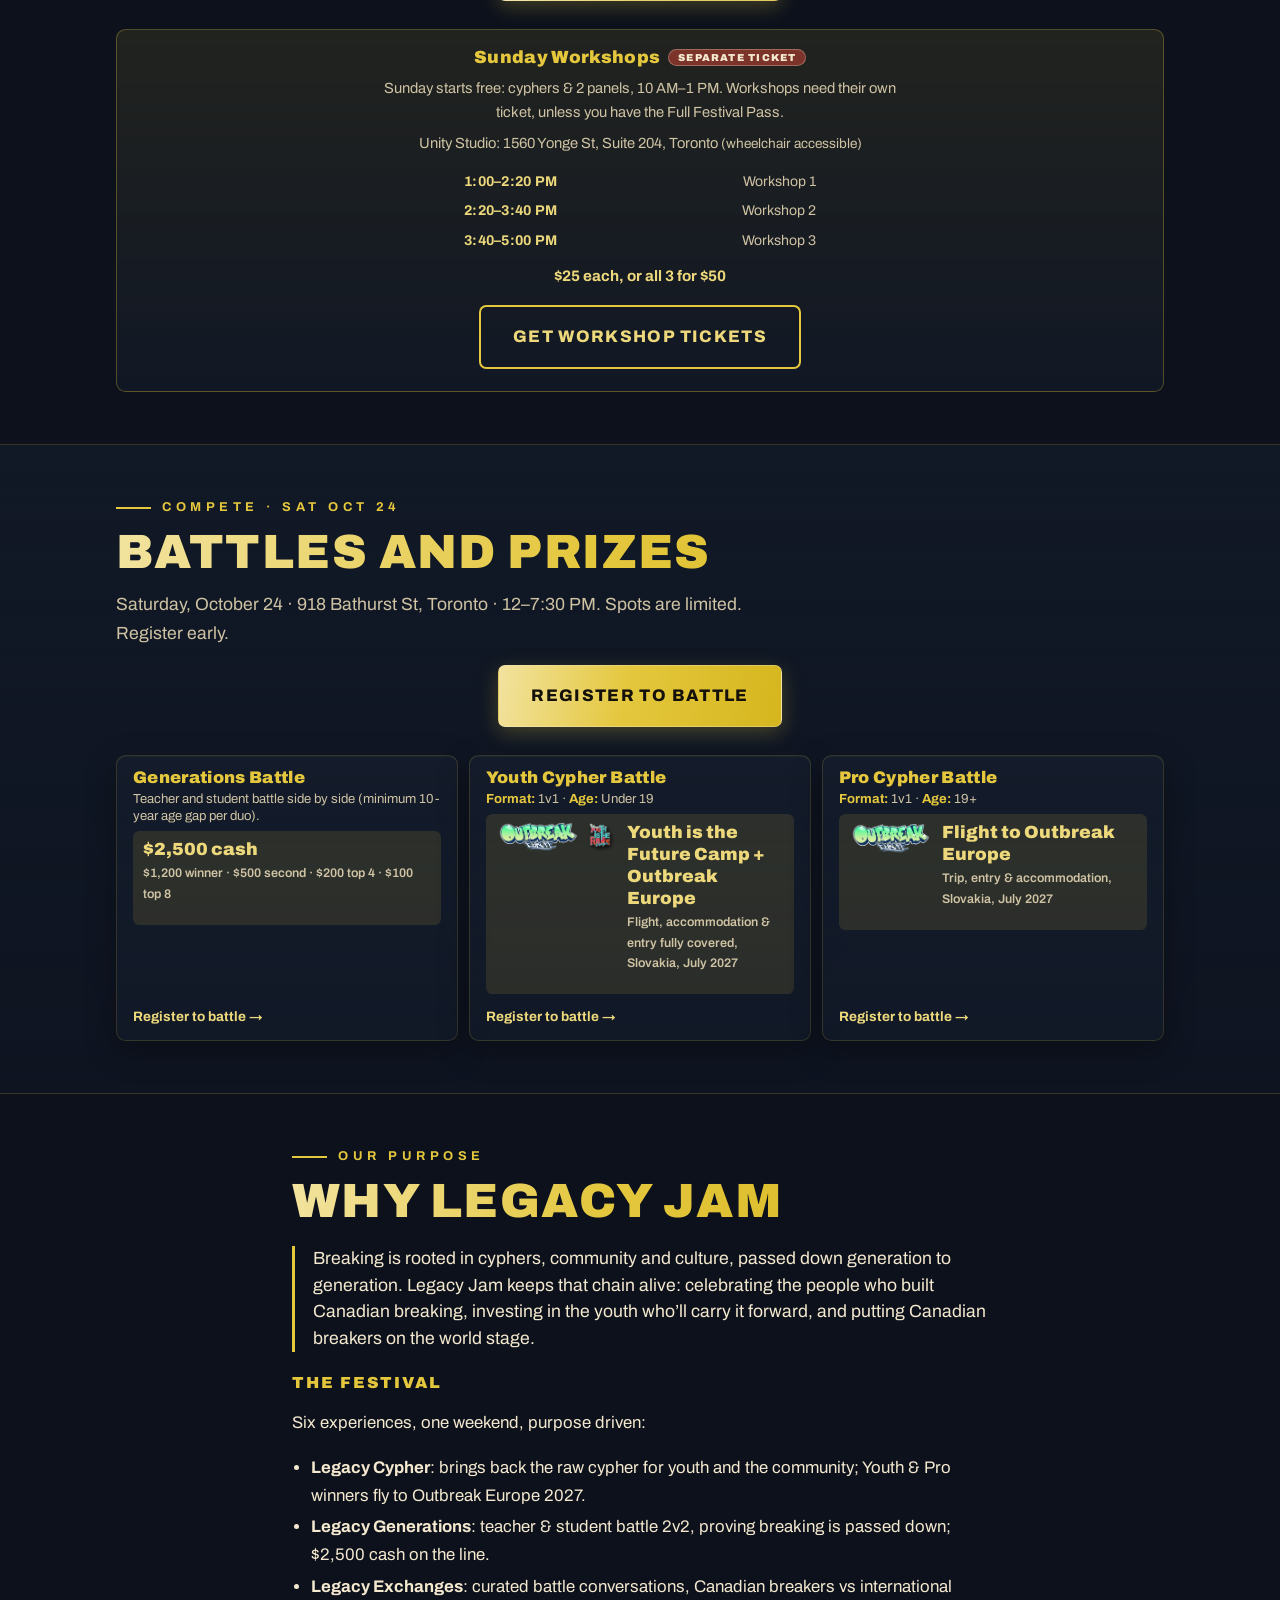
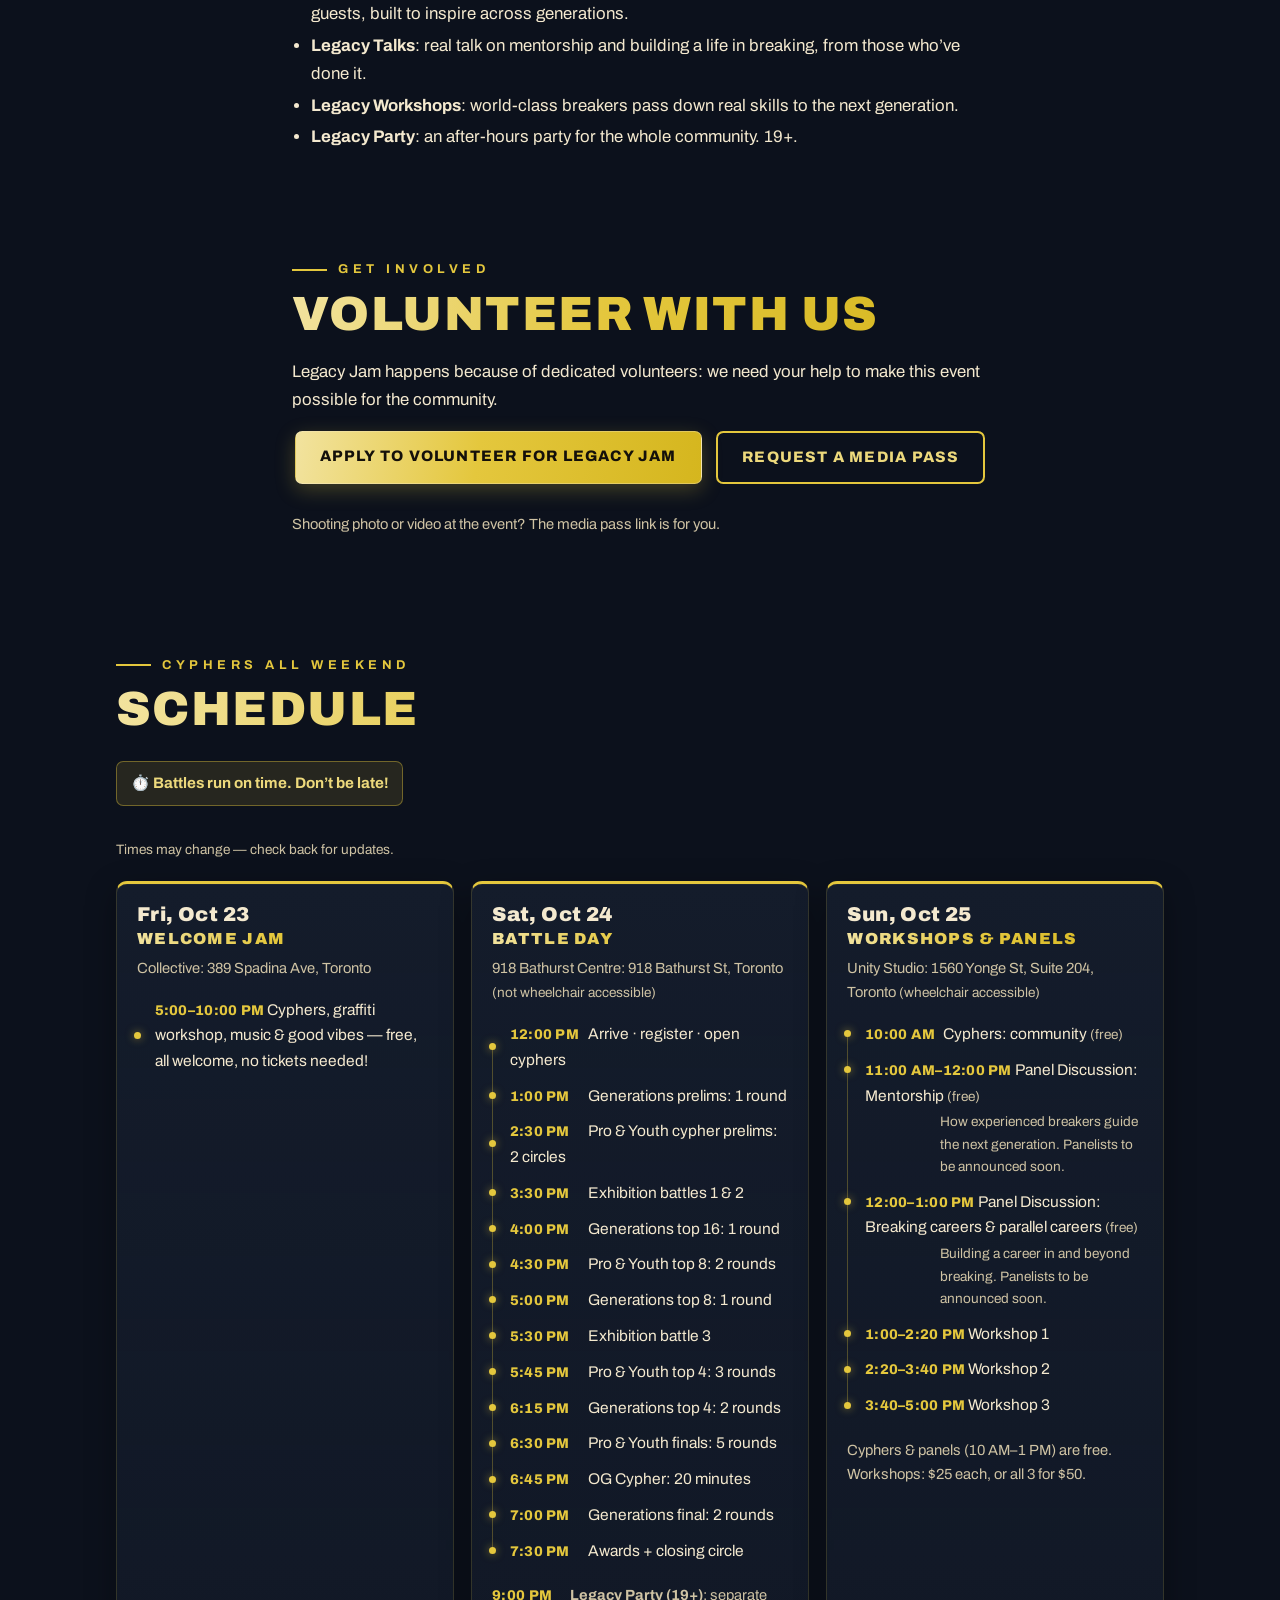
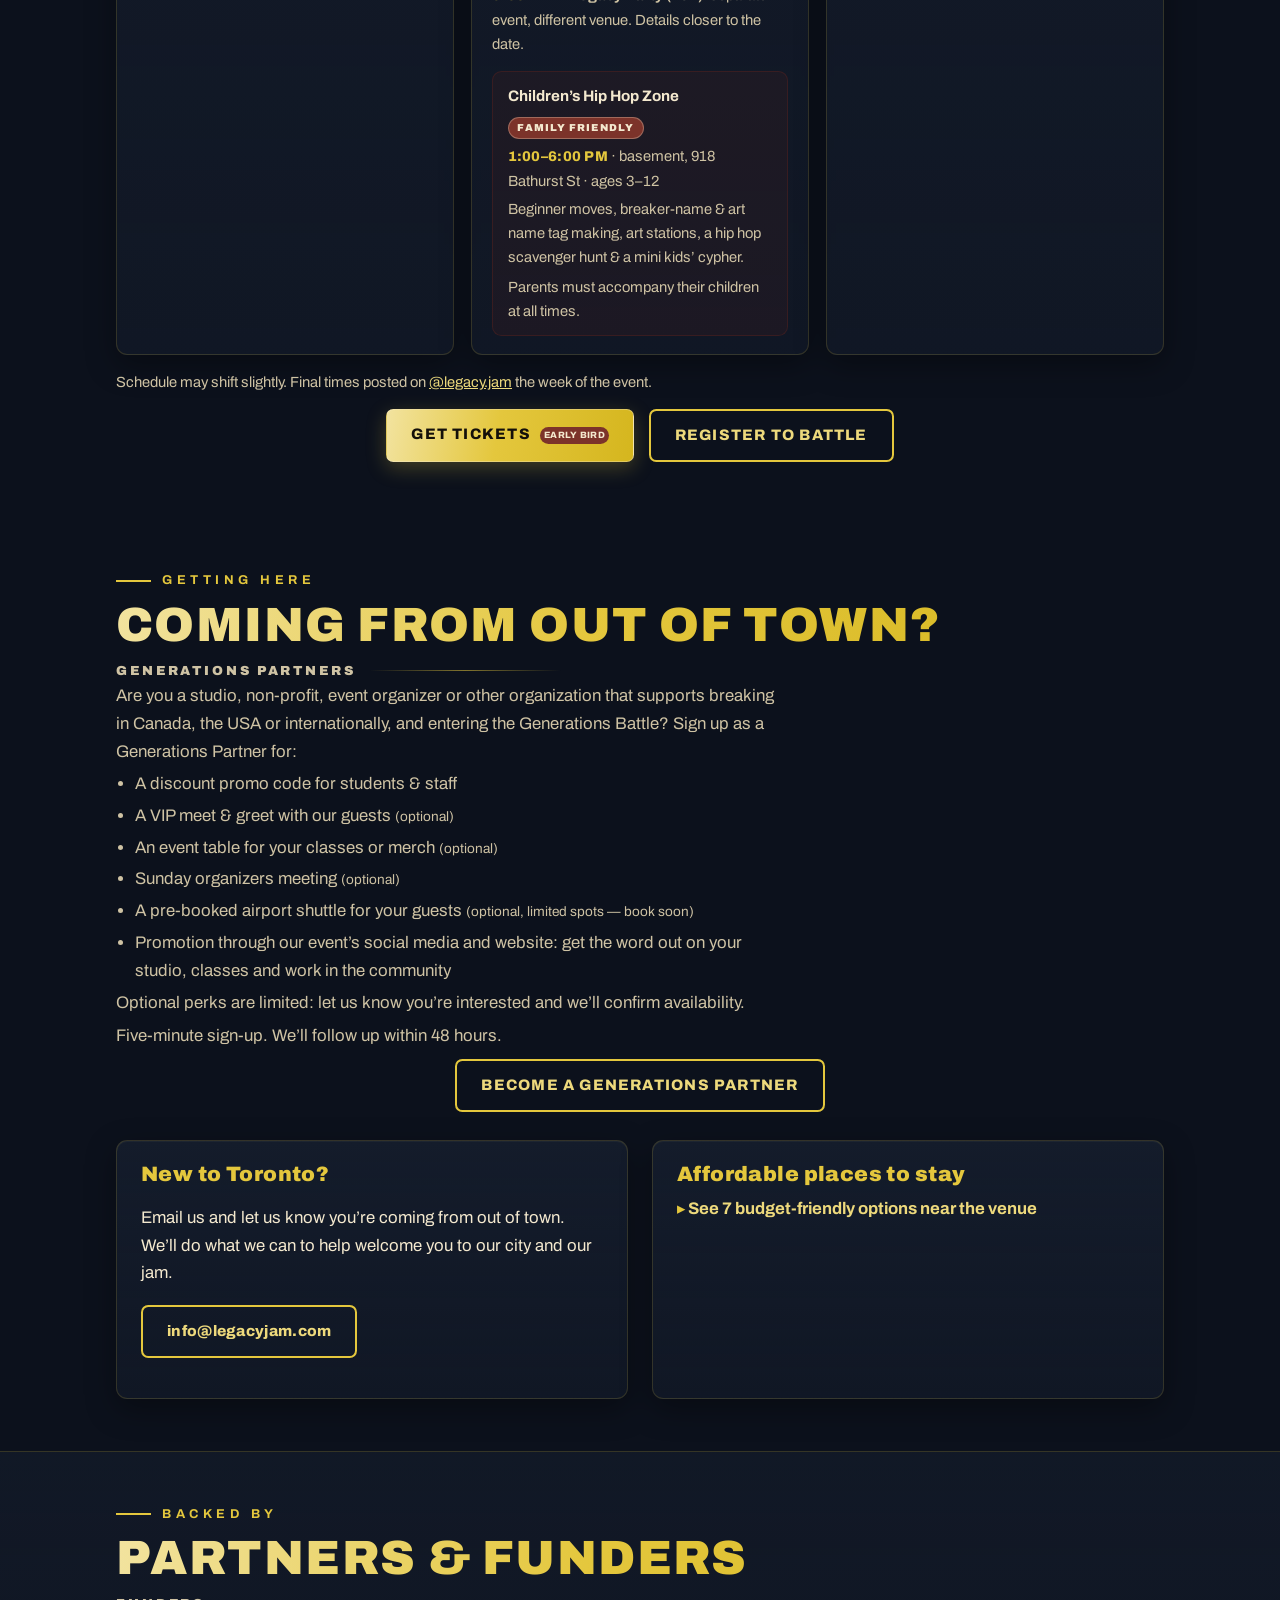
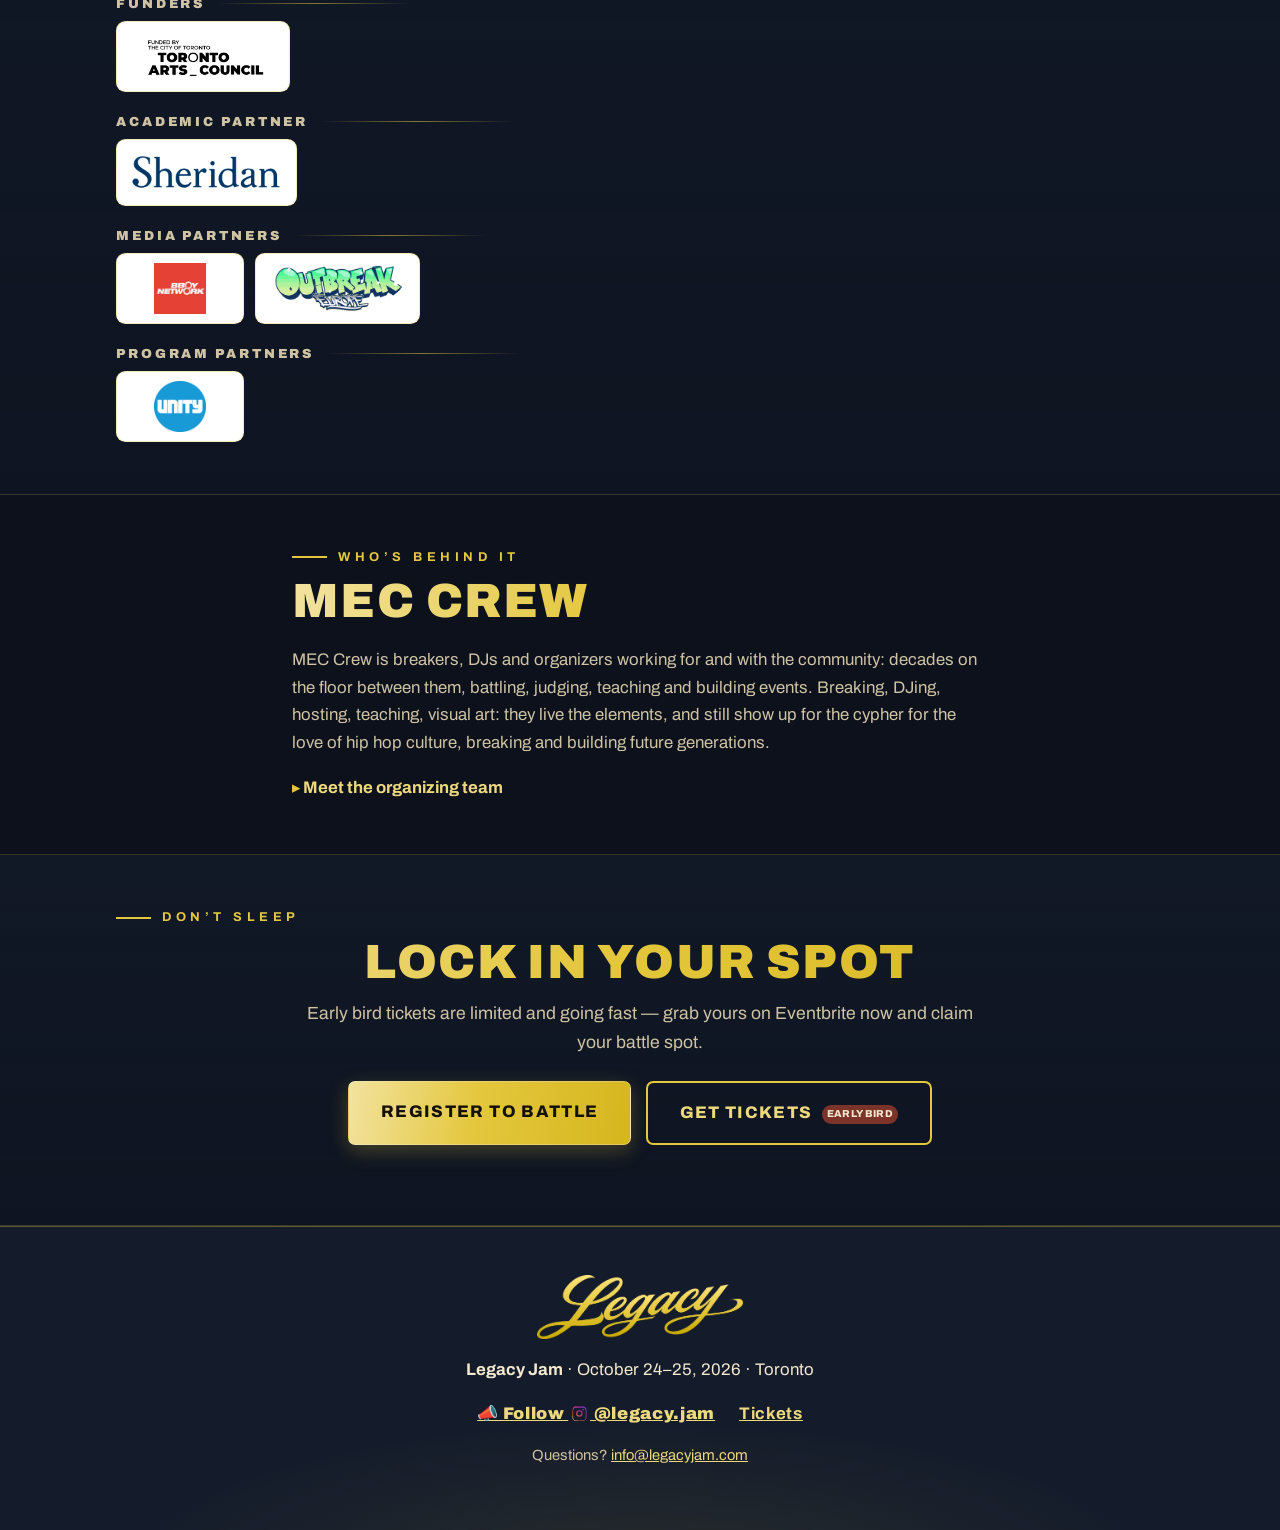
==== commit 540fa9f2: "Cut Workshop 4, lengthen panels and workshops, refresh Friday copy Sunday schedule changes: - Drop W" ====
--- a/index.html
+++ b/index.html
@@ -125,15 +125,15 @@
           <span class="t-price">$5 <span class="price-note">Door price</span></span>
         </div>
         <div class="ticket-item">
-          <span class="t-label"><span class="ticket-day">Sun</span>Workshops <span class="hint">separate ticket, or all 4 for $60</span></span>
+          <span class="t-label"><span class="ticket-day">Sun</span>Workshops <span class="hint">separate ticket, or all 3 for $50</span></span>
           <span class="t-price">$25 <span class="price-note">each</span></span>
         </div>
         <div class="ticket-item is-featured">
-          <span class="t-label"><span class="ticket-day" aria-hidden="true"></span>Full Festival Pass <span class="badge">Best value</span> <span class="hint">4 workshops + all events</span></span>
+          <span class="t-label"><span class="ticket-day" aria-hidden="true"></span>Full Festival Pass <span class="badge">Best value</span> <span class="hint">3 workshops + all events</span></span>
           <span class="t-price">$70</span>
         </div>
       </div>
-      <p class="ticket-note">Full Festival Pass includes all 4 workshops plus entry to every event &mdash; Battle Day, the Legacy Party and Sunday&rsquo;s panels. Sunday cyphers &amp; panels are free. Kids under 10 get into Battle Day for $5. Workshops are booked on a separate ticket unless you get the Full Festival Pass &mdash; see below.</p>
+      <p class="ticket-note">Full Festival Pass includes all 3 workshops plus entry to every event &mdash; Battle Day, the Legacy Party and Sunday&rsquo;s panels. Sunday cyphers &amp; panels are free. Kids under 10 get into Battle Day for $5. Workshops are booked on a separate ticket unless you get the Full Festival Pass &mdash; see below.</p>
       <p class="ticket-note ticket-urgency">&#9203; Early bird tickets are limited and going fast &mdash; get yours on Eventbrite now.</p>
       <p class="cta-row">
         <a class="btn btn-gold btn-big" href="https://legacyjam2026.eventbrite.ca" target="_blank" rel="noopener noreferrer">Get Tickets <span class="btn-badge">Early Bird</span></a>
@@ -144,12 +144,11 @@
         <p class="workshop-callout-copy">Sunday starts free: cyphers &amp; 2 panels, 10 AM&ndash;1 PM. Workshops need their own ticket, unless you have the Full Festival Pass.</p>
         <p class="venue">Unity Studio: 1560 Yonge St, Suite 204, Toronto <span class="hint">(wheelchair accessible)</span></p>
         <ul class="workshop-slots">
-          <li><span class="time">1:00&ndash;2:15 PM</span> Workshop 1</li>
-          <li><span class="time">2:15&ndash;3:30 PM</span> Workshop 2</li>
-          <li><span class="time">3:30&ndash;4:45 PM</span> Workshop 3</li>
-          <li><span class="time">4:45&ndash;6:00 PM</span> Workshop 4</li>
+          <li><span class="time">1:00&ndash;2:20 PM</span> Workshop 1</li>
+          <li><span class="time">2:20&ndash;3:40 PM</span> Workshop 2</li>
+          <li><span class="time">3:40&ndash;5:00 PM</span> Workshop 3</li>
         </ul>
-        <p class="workshop-callout-price">$25 each, or all 4 for $60</p>
+        <p class="workshop-callout-price">$25 each, or all 3 for $50</p>
         <p class="cta-row">
           <a class="btn btn-outline btn-big" href="https://www.eventbrite.ca/e/REPLACE-ME-WORKSHOPS" target="_blank" rel="noopener noreferrer">Get Workshop Tickets</a>
         </p>
@@ -338,8 +337,7 @@
           <h3 id="day1">Fri, Oct 23 <span class="day-label">Welcome Jam</span></h3>
           <p class="venue">Collective: 389 Spadina Ave, Toronto</p>
           <ul class="sched-list">
-            <li><span class="time">5:00&ndash;10:00 PM</span> Cyphers &amp; talks &mdash; free, all welcome, no tickets needed!</li>
-            <li><span class="time">5:00&ndash;10:00 PM</span> Graffiti workshops for kids</li>
+            <li><span class="time">5:00&ndash;10:00 PM</span> Cyphers, graffiti workshop, music &amp; good vibes &mdash; free, all welcome, no tickets needed!</li>
           </ul>
         </article>
 
@@ -381,19 +379,18 @@
           <ul class="sched-list">
             <li><span class="time">10:00 AM</span> Cyphers: community <span class="hint">(free)</span></li>
             <li class="has-desc">
-              <span class="time">11:00&ndash;11:50 AM</span> Panel Discussion: Mentorship <span class="hint">(free)</span>
+              <span class="time">11:00 AM&ndash;12:00 PM</span> Panel Discussion: Mentorship <span class="hint">(free)</span>
               <span class="sched-desc">How experienced breakers guide the next generation. Panelists to be announced soon.</span>
             </li>
             <li class="has-desc">
-              <span class="time">12:00&ndash;12:50 PM</span> Panel Discussion: Breaking careers &amp; parallel careers <span class="hint">(free)</span>
+              <span class="time">12:00&ndash;1:00 PM</span> Panel Discussion: Breaking careers &amp; parallel careers <span class="hint">(free)</span>
               <span class="sched-desc">Building a career in and beyond breaking. Panelists to be announced soon.</span>
             </li>
-            <li><span class="time">1:00&ndash;2:15 PM</span> Workshop 1</li>
-            <li><span class="time">2:15&ndash;3:30 PM</span> Workshop 2</li>
-            <li><span class="time">3:30&ndash;4:45 PM</span> Workshop 3</li>
-            <li><span class="time">4:45&ndash;6:00 PM</span> Workshop 4</li>
+            <li><span class="time">1:00&ndash;2:20 PM</span> Workshop 1</li>
+            <li><span class="time">2:20&ndash;3:40 PM</span> Workshop 2</li>
+            <li><span class="time">3:40&ndash;5:00 PM</span> Workshop 3</li>
           </ul>
-          <p class="note">Cyphers &amp; panels (10 AM&ndash;1 PM) are free. Workshops: $25 each, or all 4 for $60.</p>
+          <p class="note">Cyphers &amp; panels (10 AM&ndash;1 PM) are free. Workshops: $25 each, or all 3 for $50.</p>
         </article>
 
       </div>
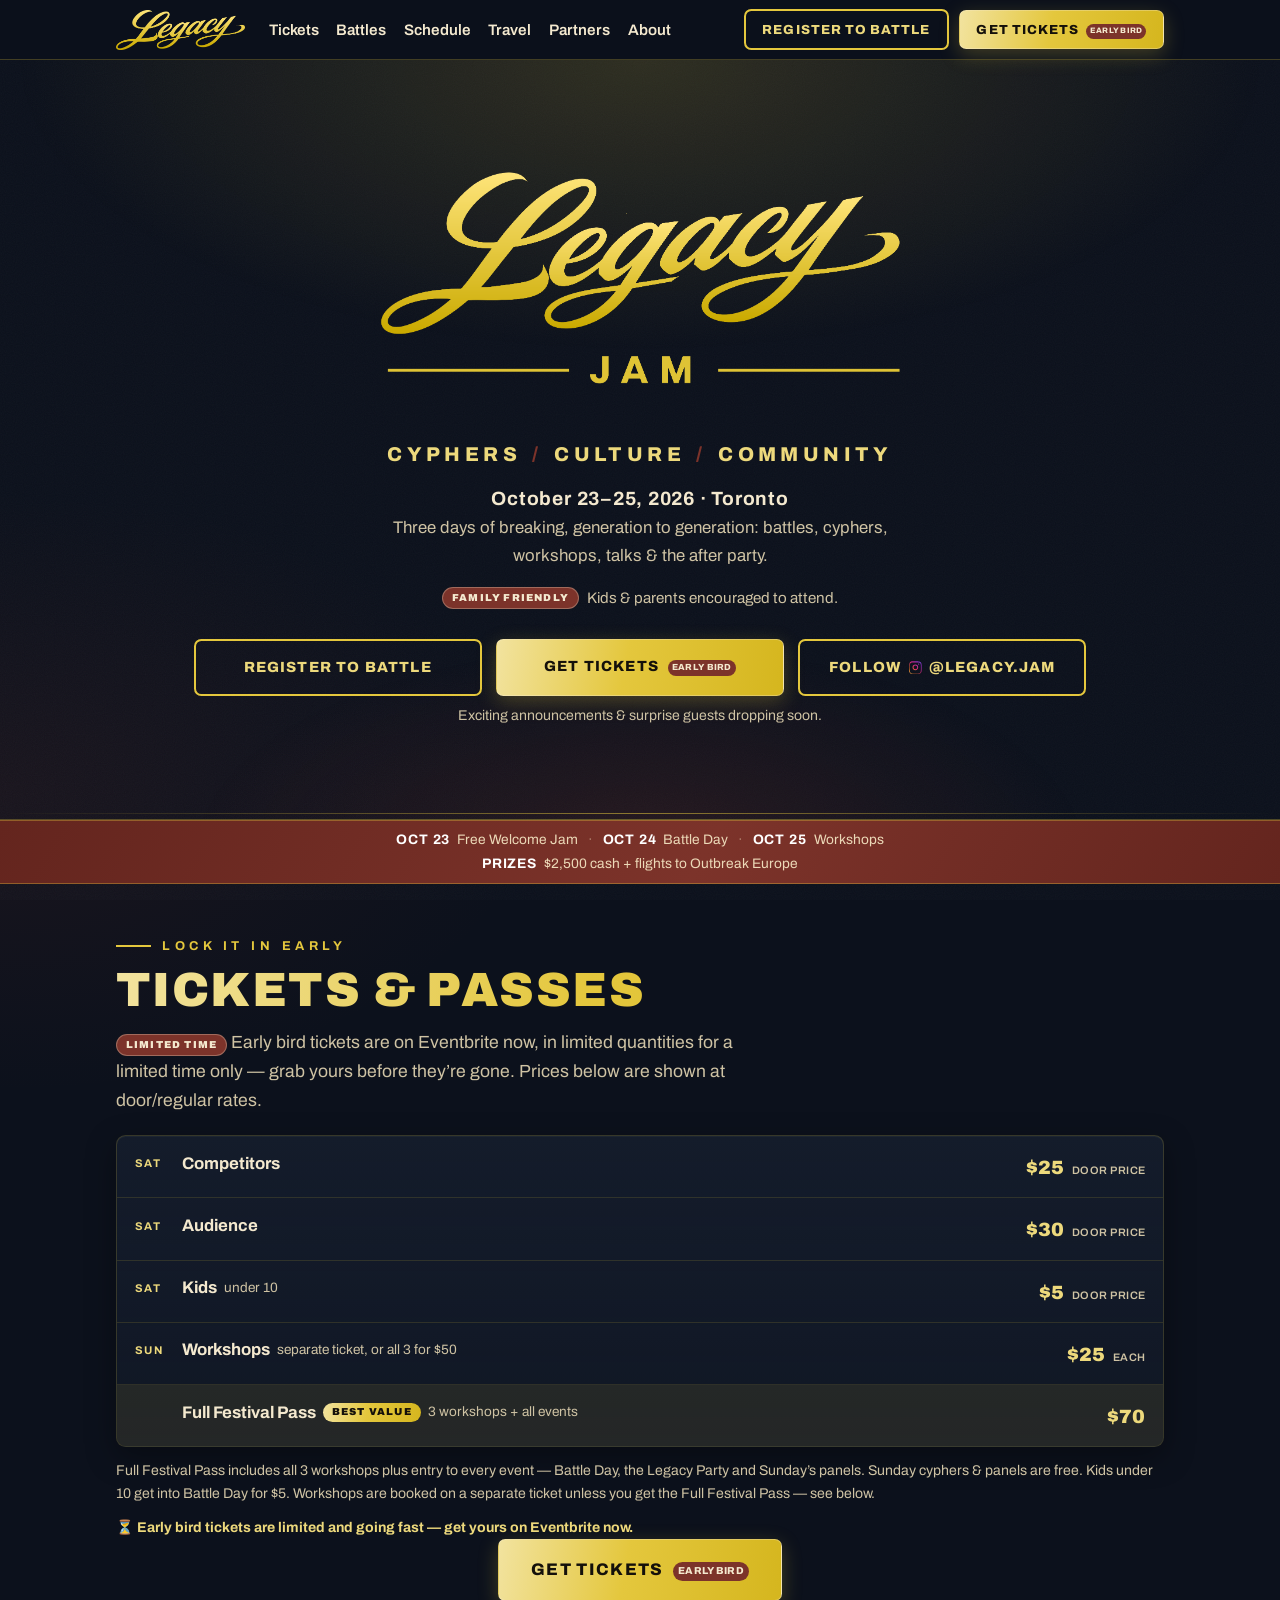
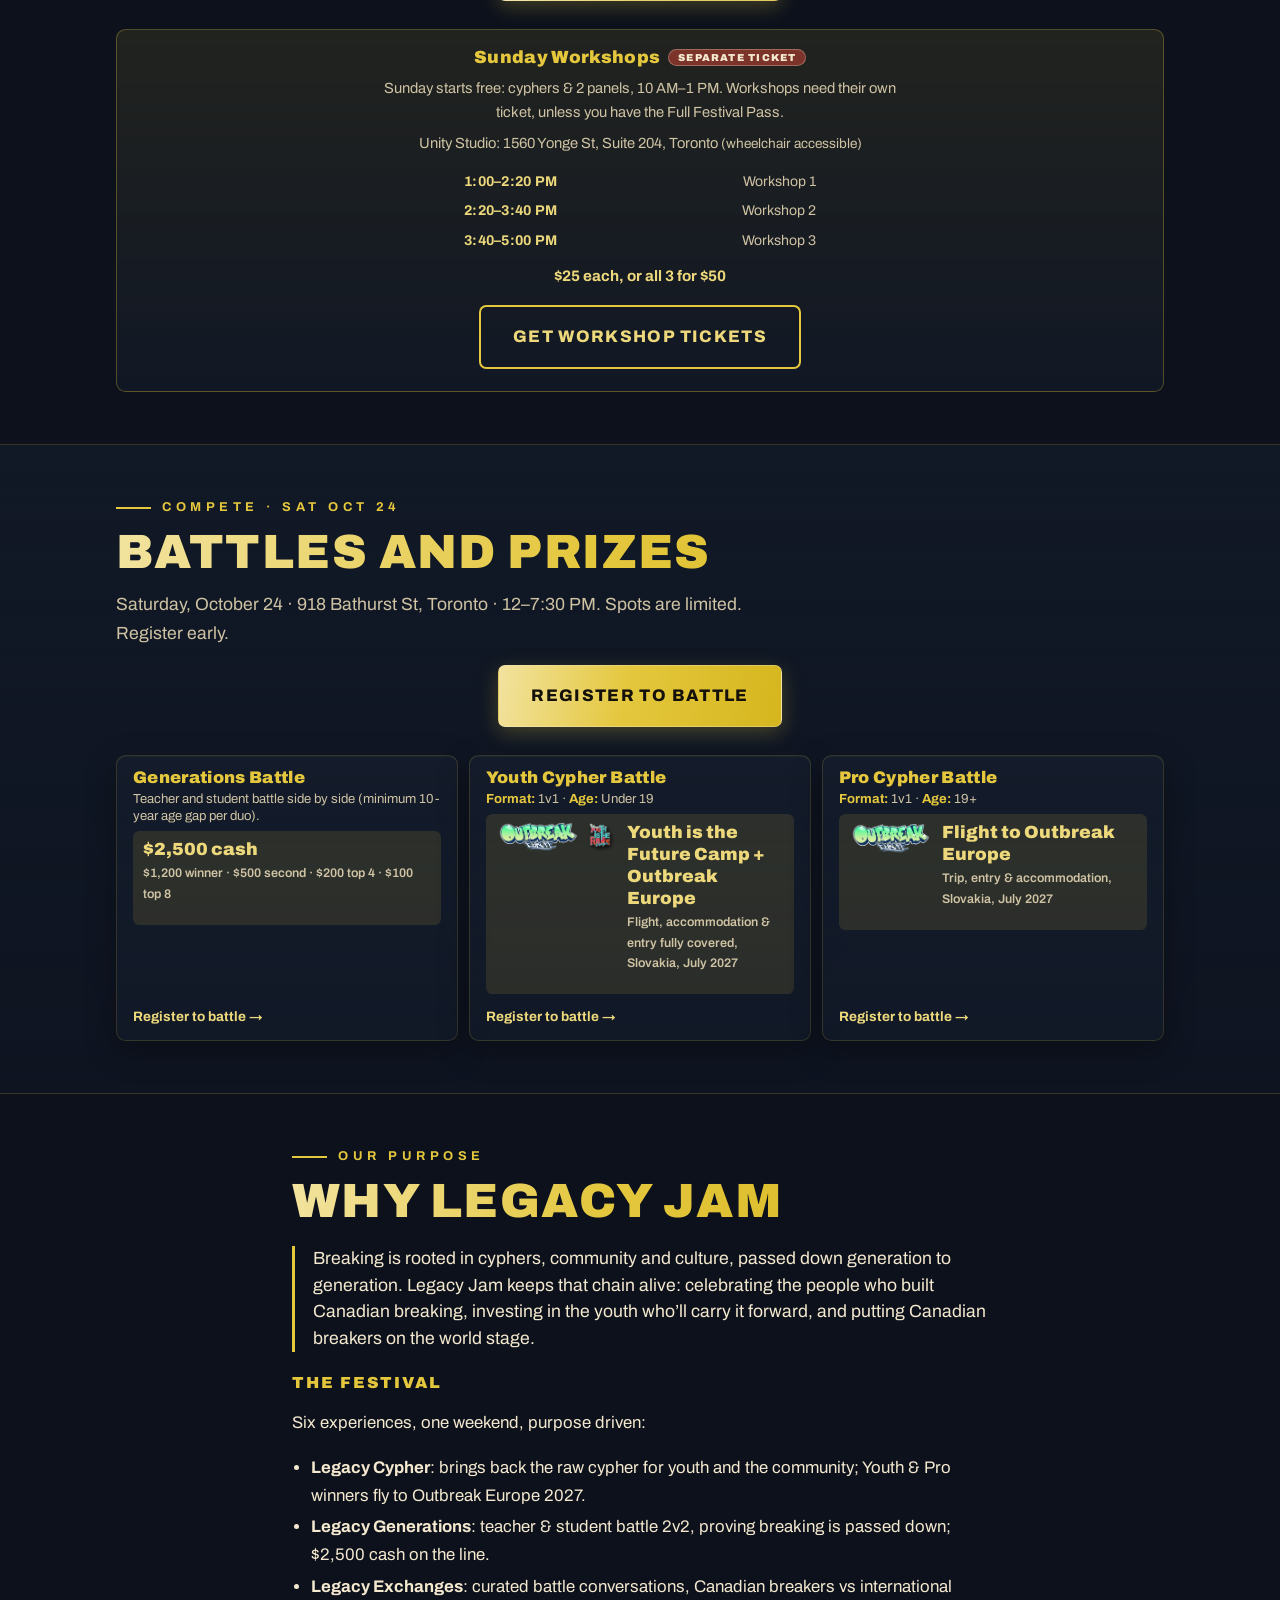
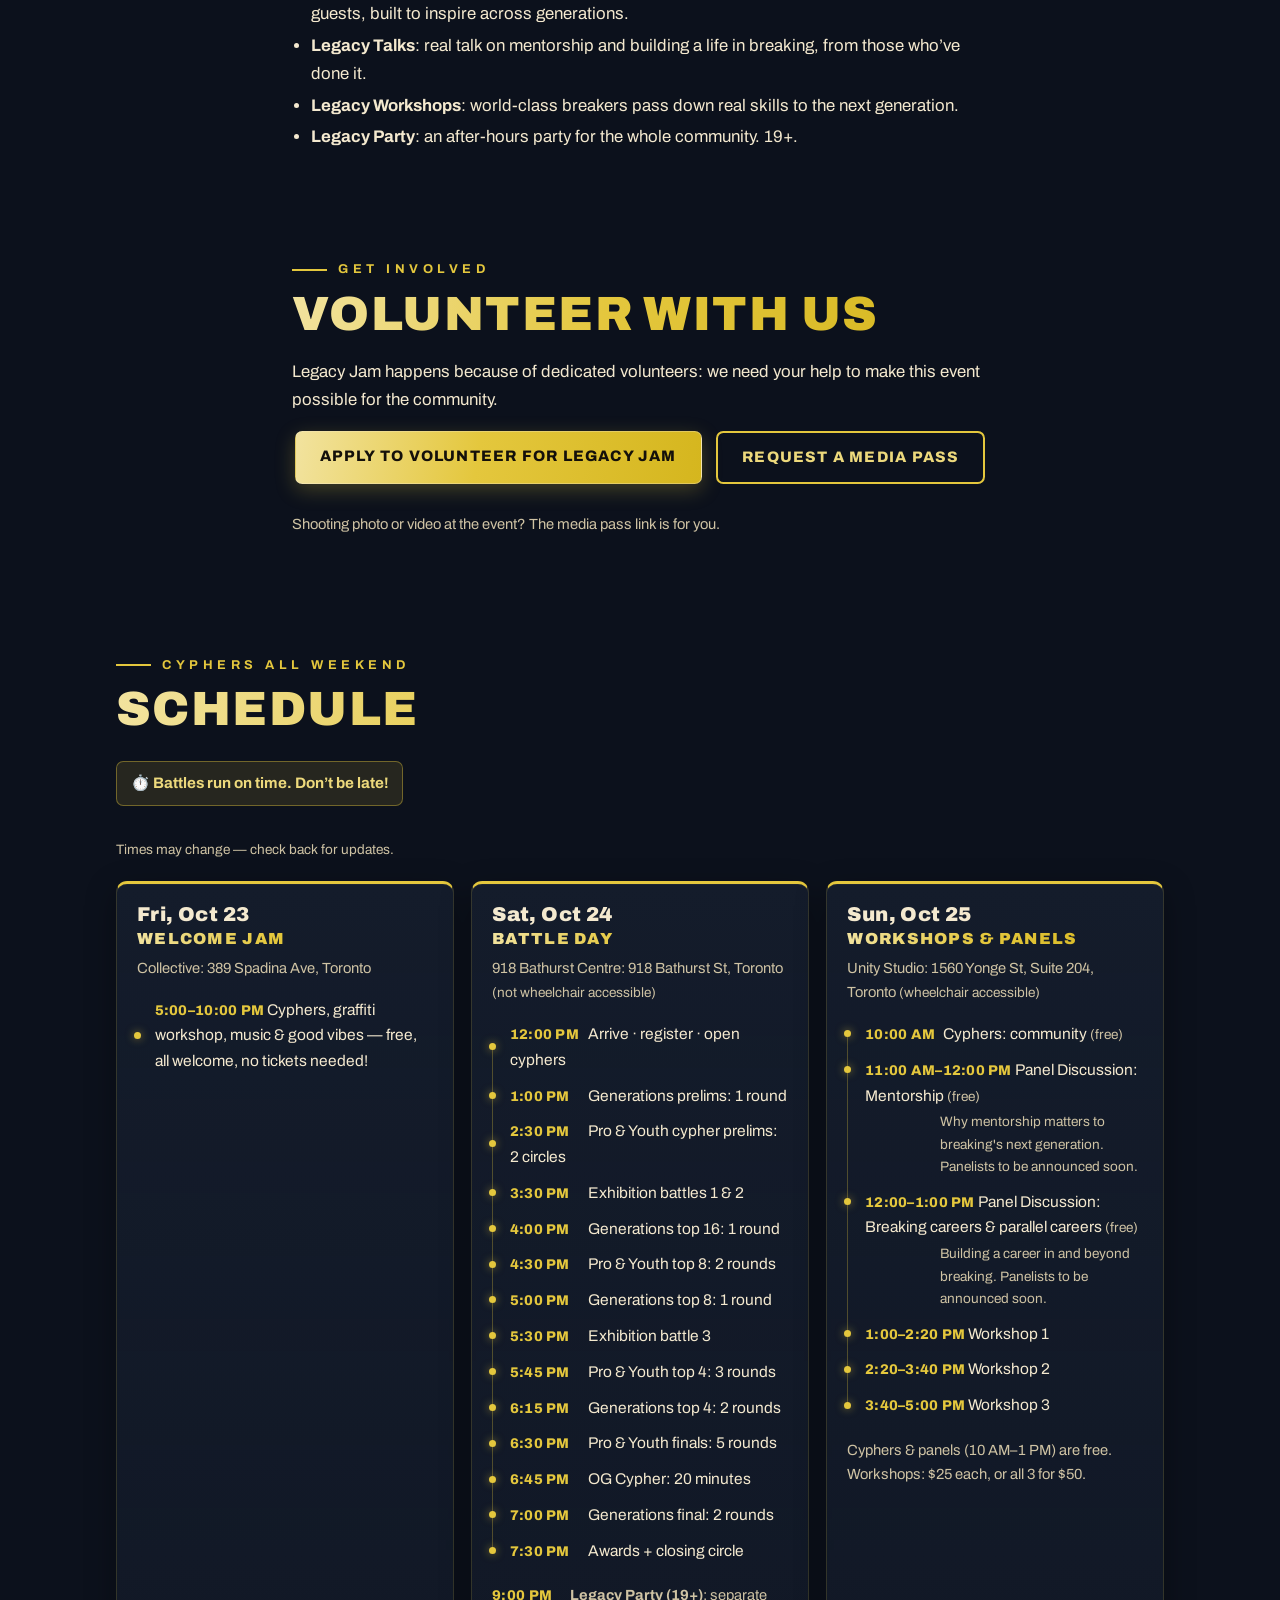
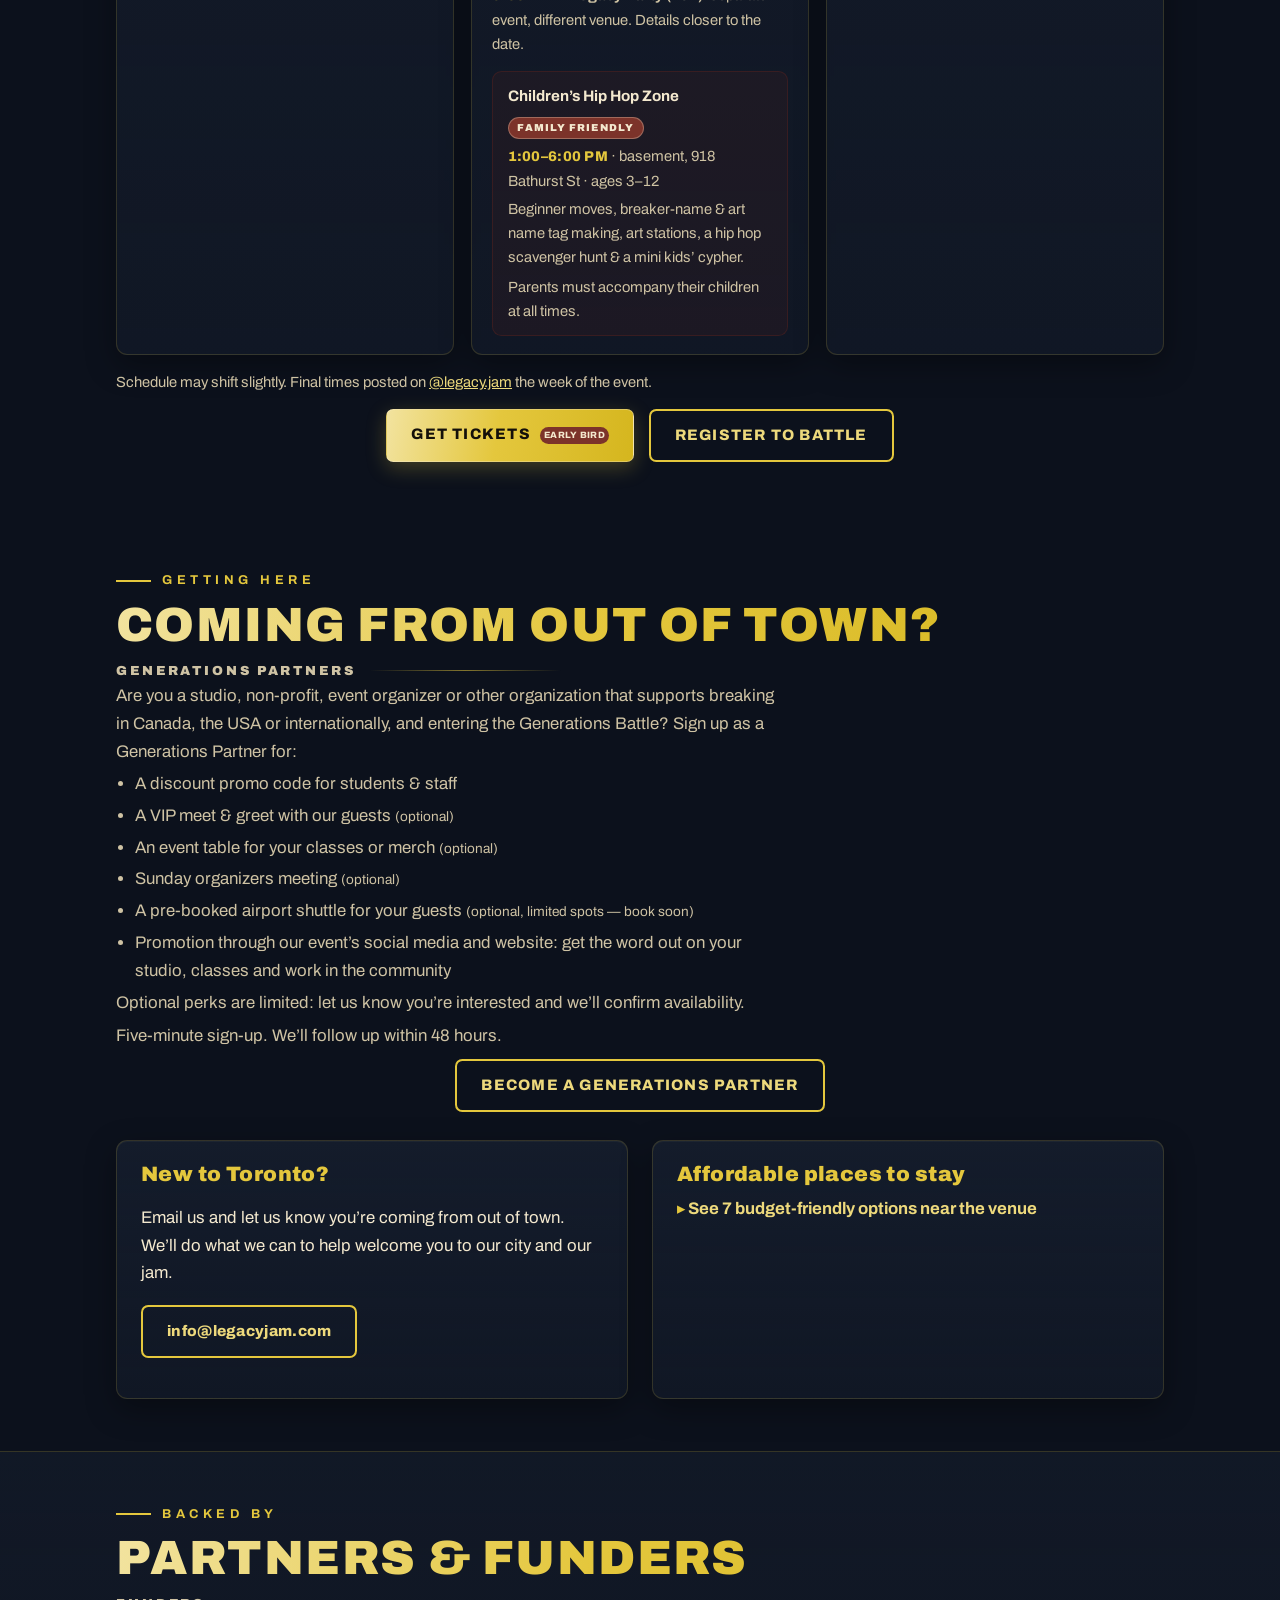
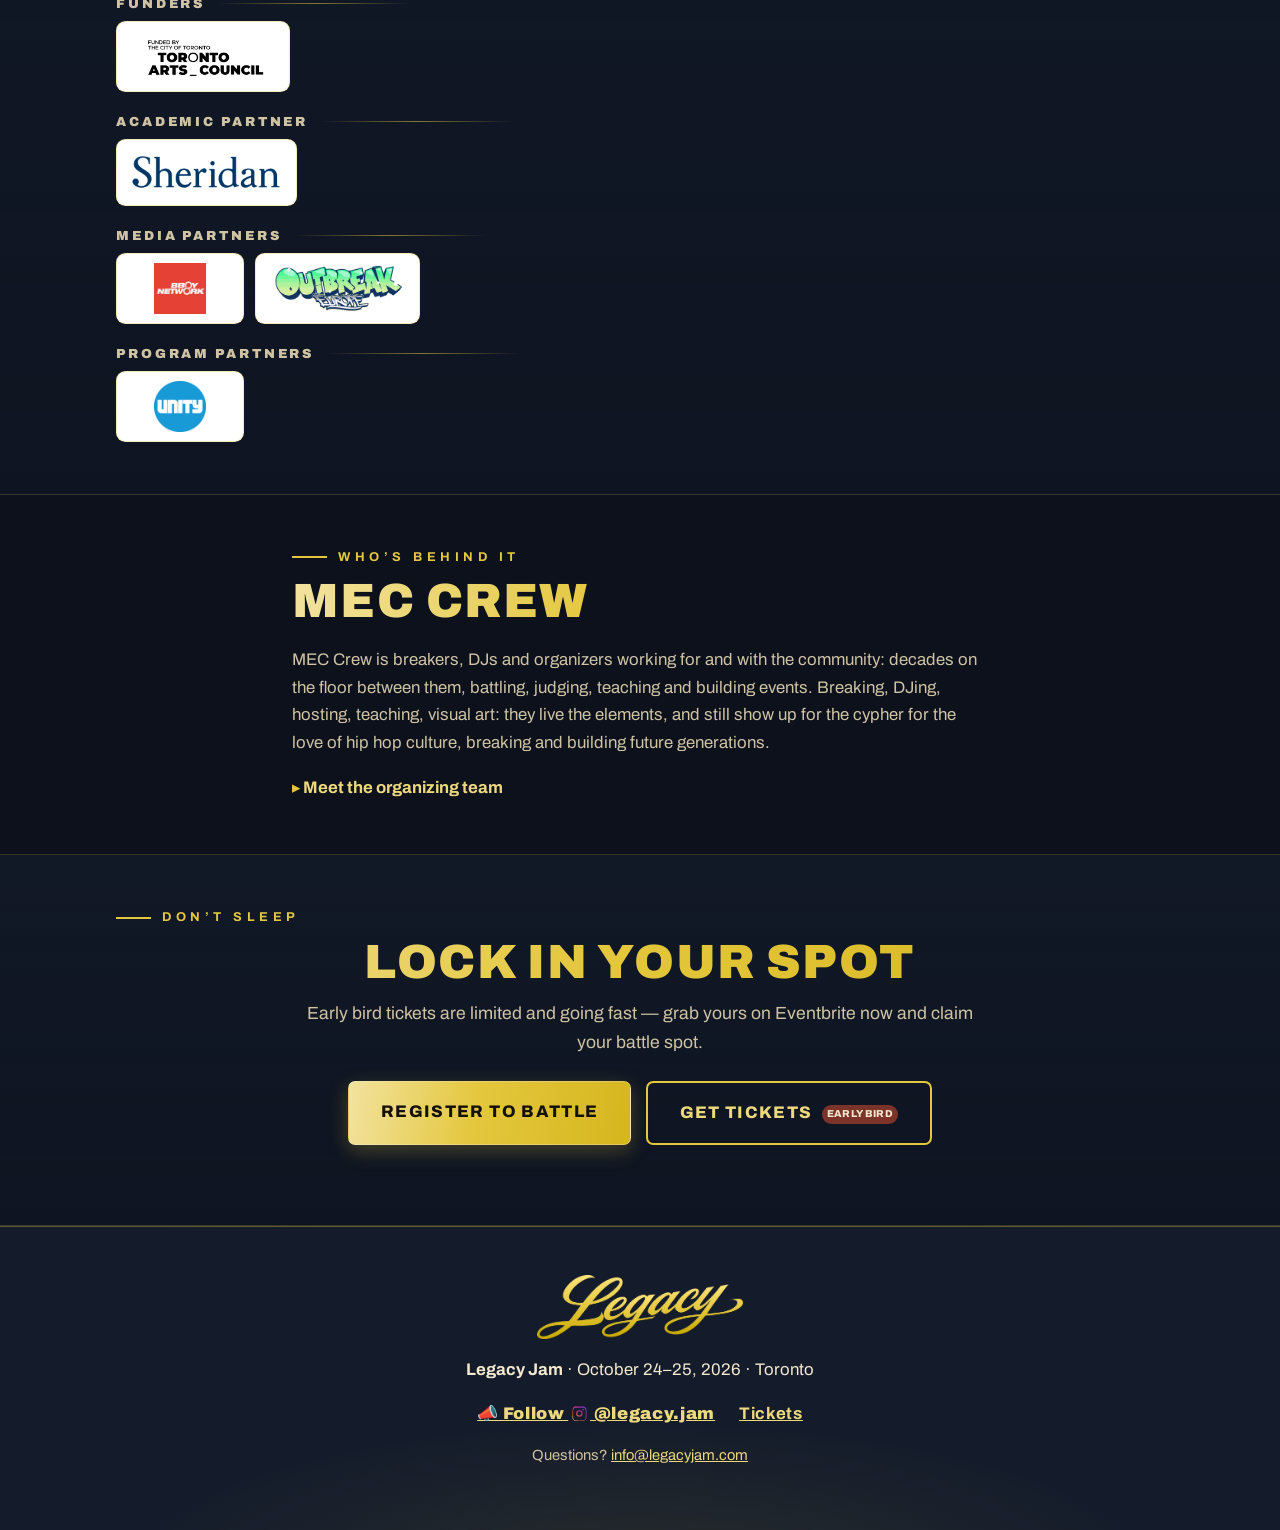
==== commit eee91afc: "Reframe Mentorship panel description around mentorship's importance "How experienced breakers guide " ====
--- a/index.html
+++ b/index.html
@@ -380,7 +380,7 @@
             <li><span class="time">10:00 AM</span> Cyphers: community <span class="hint">(free)</span></li>
             <li class="has-desc">
               <span class="time">11:00 AM&ndash;12:00 PM</span> Panel Discussion: Mentorship <span class="hint">(free)</span>
-              <span class="sched-desc">How experienced breakers guide the next generation. Panelists to be announced soon.</span>
+              <span class="sched-desc">Why mentorship matters to breaking's next generation. Panelists to be announced soon.</span>
             </li>
             <li class="has-desc">
               <span class="time">12:00&ndash;1:00 PM</span> Panel Discussion: Breaking careers &amp; parallel careers <span class="hint">(free)</span>
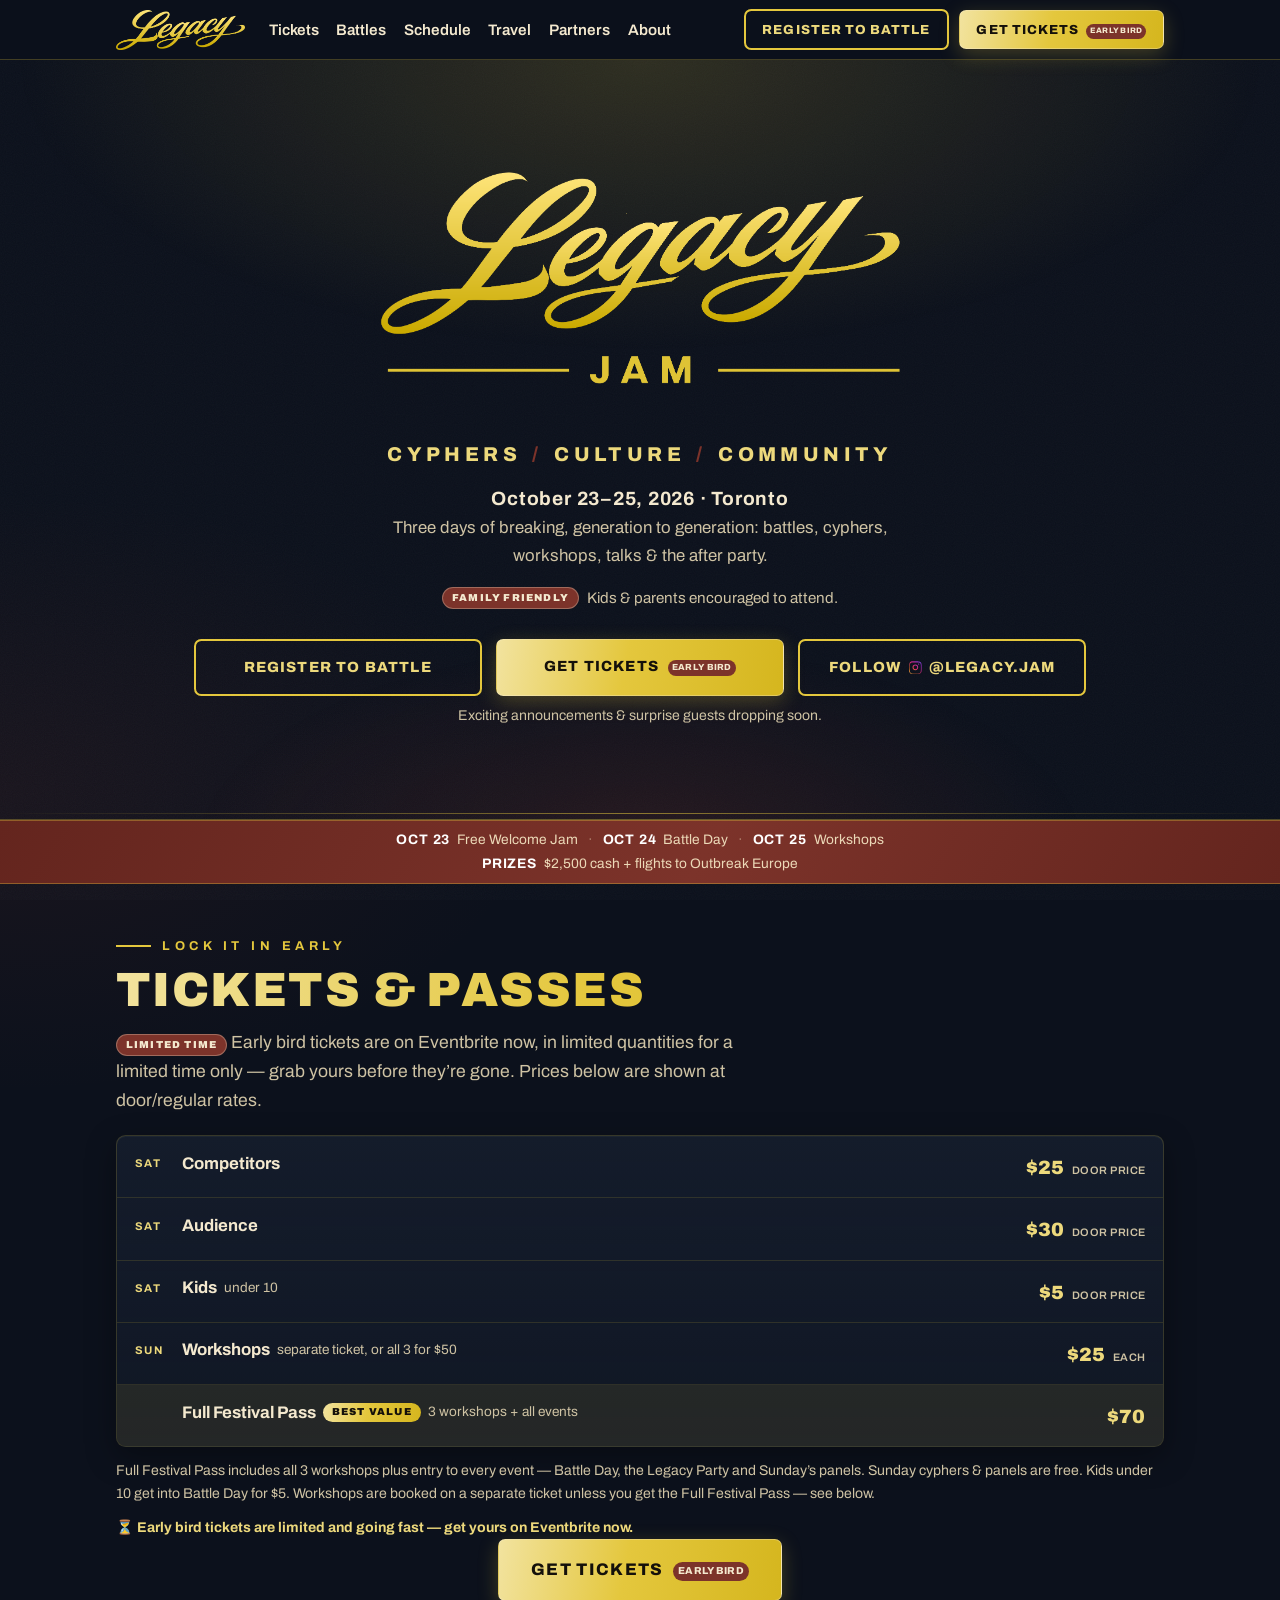
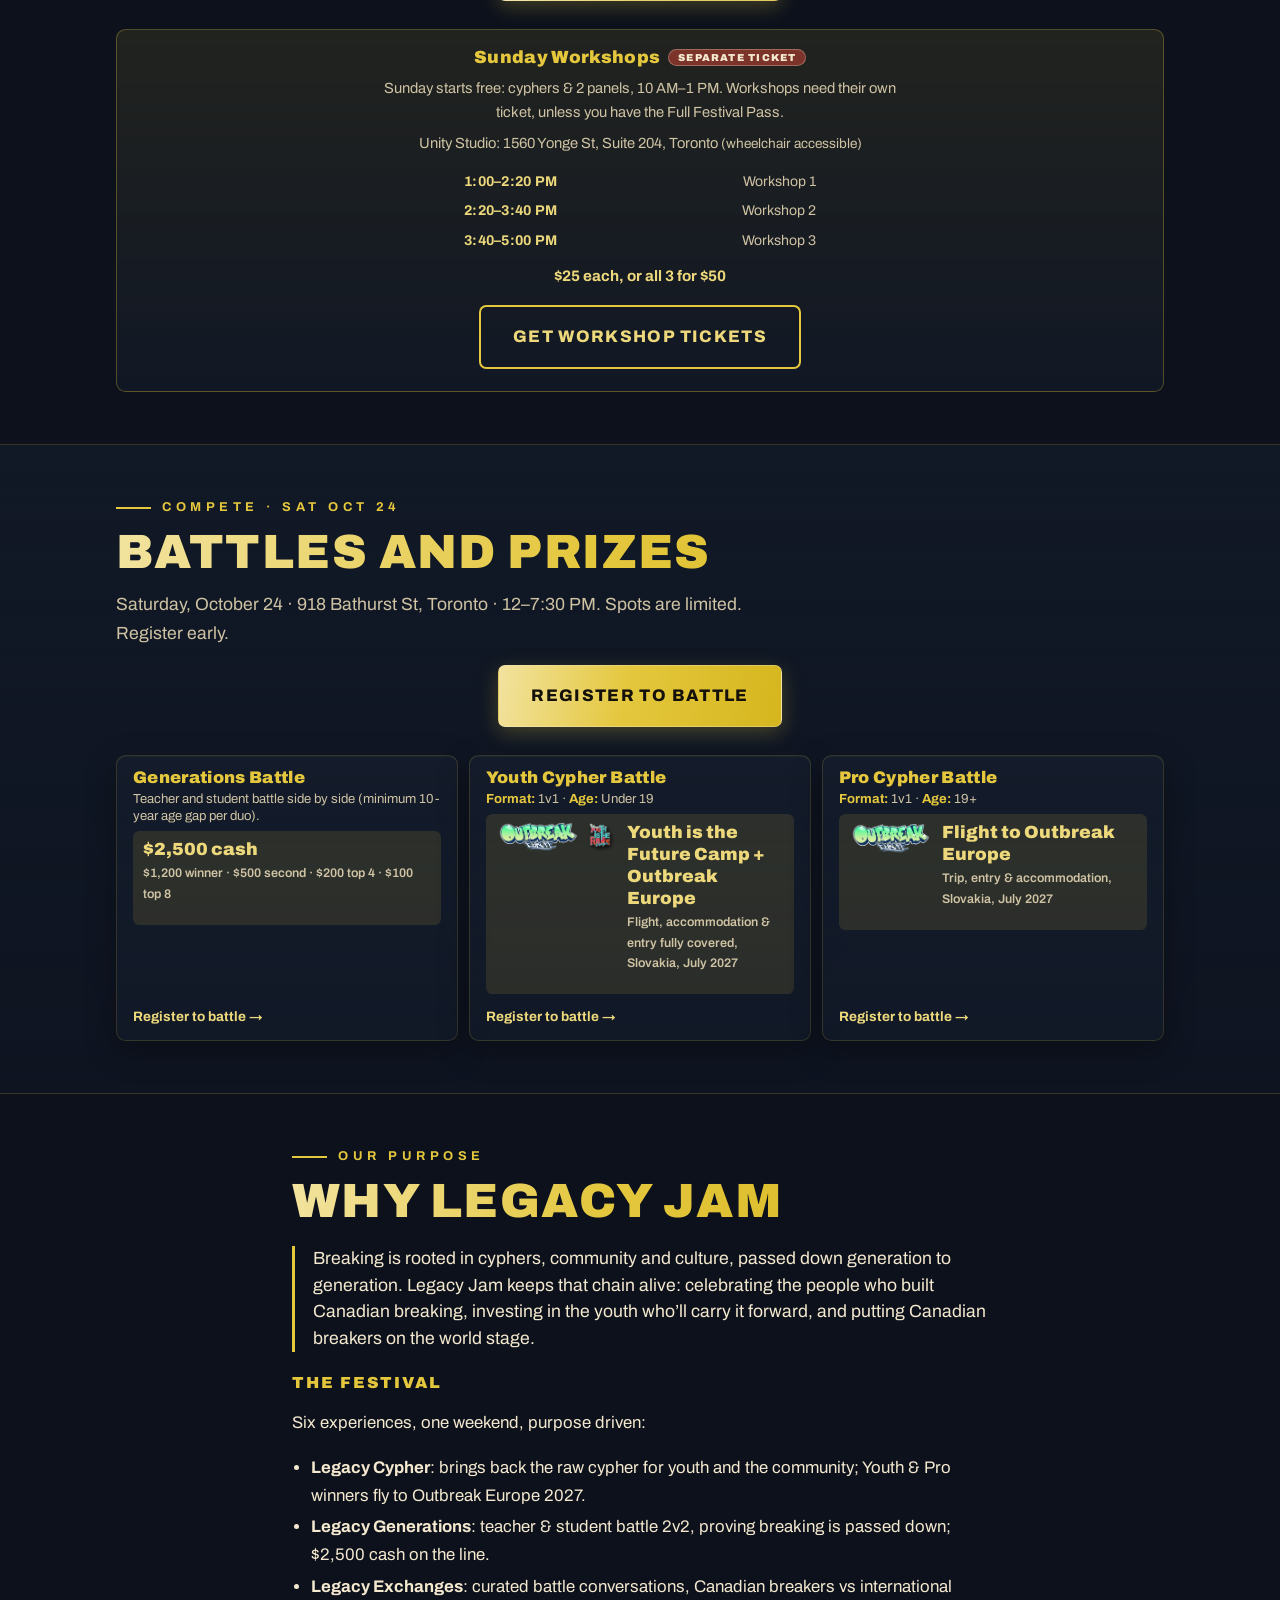
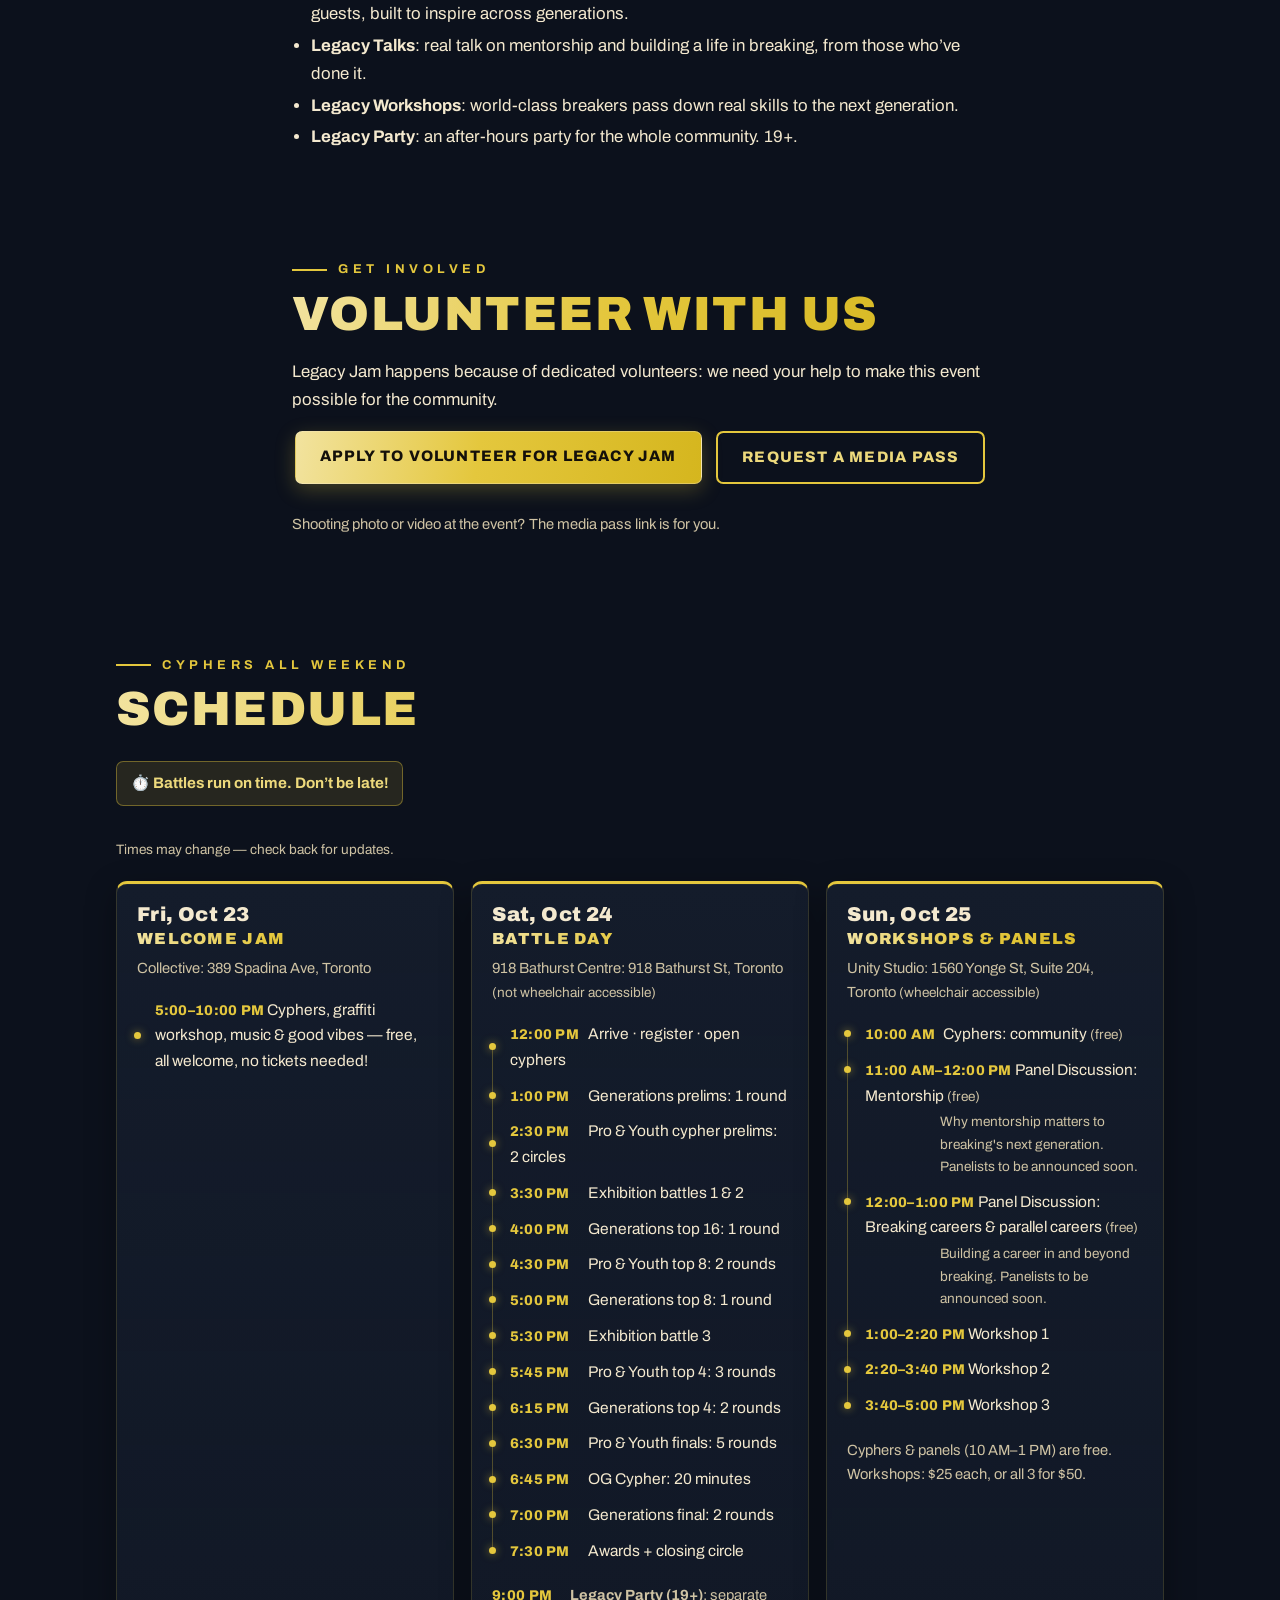
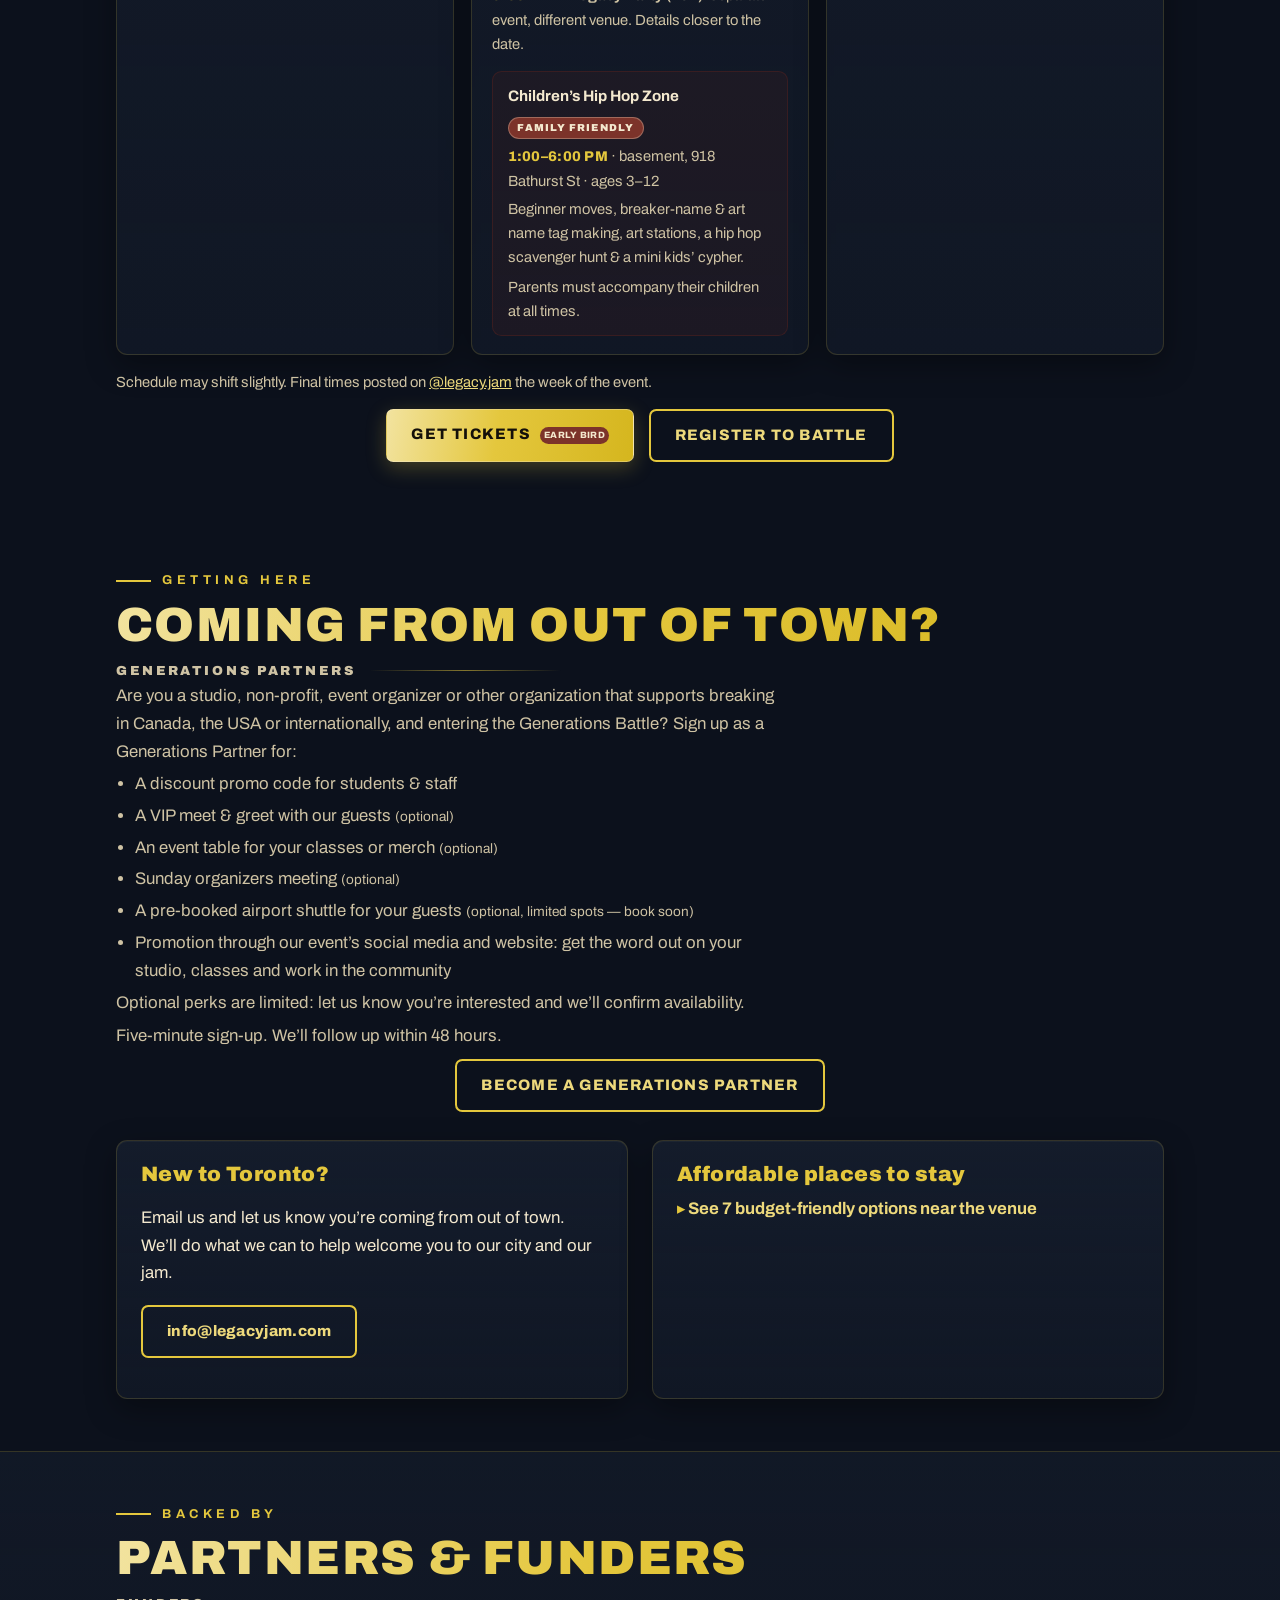
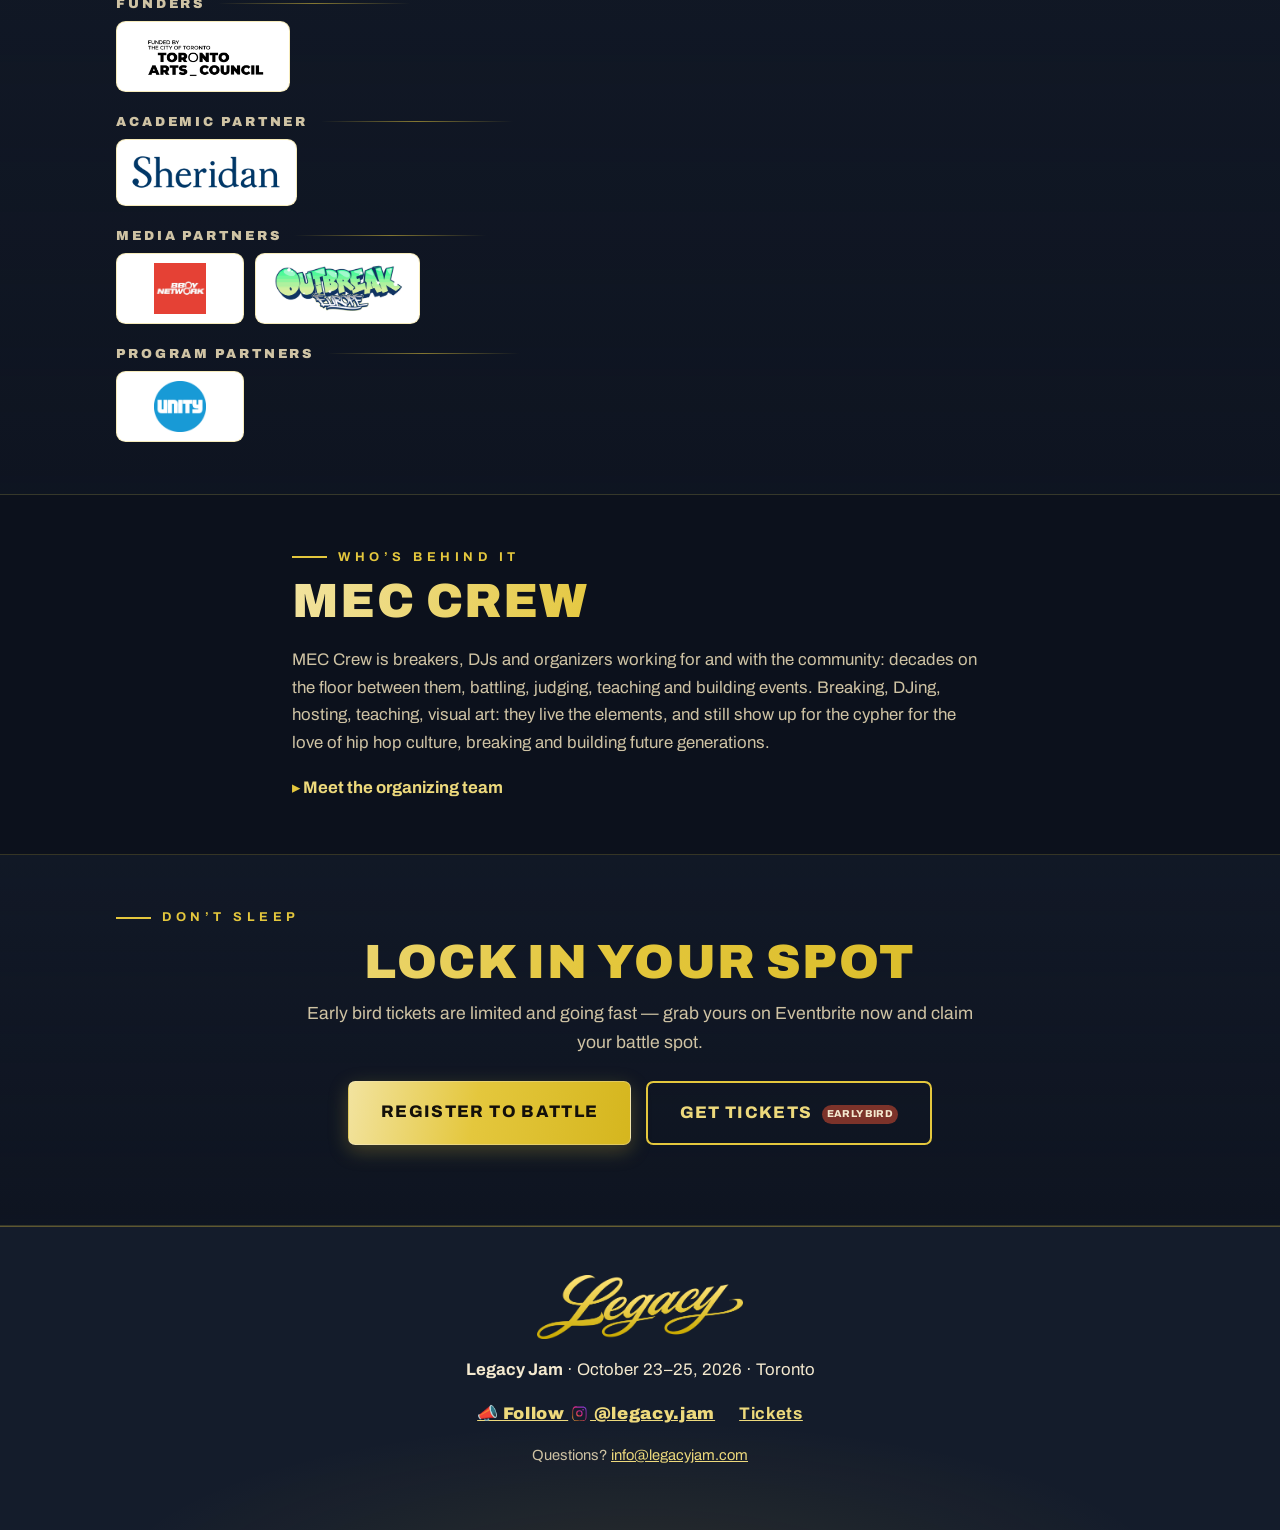
==== commit b8a7ce1e: "Update remaining Oct 24-25 date references to Oct 23-25 The page <title>, OG/Twitter title tags, og:" ====
--- a/index.html
+++ b/index.html
@@ -3,18 +3,18 @@
 <head>
 <meta charset="UTF-8">
 <meta name="viewport" content="width=device-width, initial-scale=1.0">
-<title>Legacy Jam 2026: Cyphers / Culture / Community, Toronto, Oct 24–25</title>
+<title>Legacy Jam 2026: Cyphers / Culture / Community, Toronto, Oct 23–25</title>
 <meta name="description" content="Legacy Jam is a three-day breaking festival in Toronto, October 23–25, 2026. Battles, cyphers, workshops, talks and the after party. Register to battle or get your tickets now.">
-<meta property="og:title" content="Legacy Jam 2026: Toronto, Oct 24–25">
+<meta property="og:title" content="Legacy Jam 2026: Toronto, Oct 23–25">
 <meta property="og:description" content="Cyphers / Culture / Community. Three days of breaking: battles, workshops, talks and the after party.">
 <meta property="og:type" content="website">
 <meta property="og:url" content="https://legacyjam.com/">
 <meta property="og:image" content="https://legacyjam.com/assets/og-image.png">
 <meta property="og:image:width" content="1200">
 <meta property="og:image:height" content="630">
-<meta property="og:image:alt" content="Legacy Jam: October 24–25, 2026, Toronto">
+<meta property="og:image:alt" content="Legacy Jam: October 23–25, 2026, Toronto">
 <meta name="twitter:card" content="summary_large_image">
-<meta name="twitter:title" content="Legacy Jam 2026: Toronto, Oct 24–25">
+<meta name="twitter:title" content="Legacy Jam 2026: Toronto, Oct 23–25">
 <meta name="twitter:description" content="Cyphers / Culture / Community. Three days of breaking: battles, workshops, talks and the after party.">
 <meta name="twitter:image" content="https://legacyjam.com/assets/og-image.png">
 <link rel="preconnect" href="https://fonts.googleapis.com">
@@ -607,7 +607,7 @@
 <footer class="site-footer">
   <div class="wrap footer-inner">
     <img class="footer-logo" src="assets/legacy-jam-logo-script.png" alt="" loading="lazy">
-    <p><strong>Legacy Jam</strong> · October 24–25, 2026 · Toronto</p>
+    <p><strong>Legacy Jam</strong> · October 23–25, 2026 · Toronto</p>
     <ul class="footer-links">
       <li><a class="footer-ig" href="https://www.instagram.com/legacy.jam" target="_blank" rel="noopener noreferrer">📣 Follow <svg class="ig-icon" viewBox="0 0 24 24" aria-hidden="true" focusable="false"><defs><linearGradient id="ig-grad-footer" x1="0" y1="24" x2="24" y2="0" gradientUnits="userSpaceOnUse"><stop offset="0" stop-color="#FEDA75"/><stop offset="0.25" stop-color="#FA7E1E"/><stop offset="0.5" stop-color="#D62976"/><stop offset="0.75" stop-color="#962FBF"/><stop offset="1" stop-color="#4F5BD5"/></linearGradient></defs><path fill="url(#ig-grad-footer)" d="M12 2.2c3.2 0 3.6 0 4.9.1 1.2.1 2 .2 2.4.4.6.2 1 .5 1.4 1 .4.4.7.8 1 1.4.2.5.3 1.2.4 2.4.1 1.3.1 1.7.1 4.9s0 3.6-.1 4.9c-.1 1.2-.2 2-.4 2.4-.2.6-.5 1-1 1.4-.4.4-.8.7-1.4 1-.5.2-1.2.3-2.4.4-1.3.1-1.7.1-4.9.1s-3.6 0-4.9-.1c-1.2-.1-2-.2-2.4-.4-.6-.2-1-.5-1.4-1-.4-.4-.7-.8-1-1.4-.2-.5-.3-1.2-.4-2.4C2.2 15.6 2.2 15.2 2.2 12s0-3.6.1-4.9c.1-1.2.2-2 .4-2.4.2-.6.5-1 1-1.4.4-.4.8-.7 1.4-1 .5-.2 1.2-.3 2.4-.4C8.4 2.2 8.8 2.2 12 2.2zm0 1.8c-3.1 0-3.5 0-4.7.1-1 .1-1.6.2-2 .3-.5.2-.8.4-1.2.7-.4.4-.6.7-.7 1.2-.1.4-.3 1-.3 2C3 9.5 3 9.9 3 13s0 3.5.1 4.7c.1 1 .2 1.6.3 2 .2.5.4.8.7 1.2.4.4.7.6 1.2.7.4.1 1 .3 2 .3 1.2.1 1.6.1 4.7.1s3.5 0 4.7-.1c1-.1 1.6-.2 2-.3.5-.2.8-.4 1.2-.7.4-.4.6-.7.7-1.2.1-.4.3-1 .3-2 .1-1.2.1-1.6.1-4.7s0-3.5-.1-4.7c-.1-1-.2-1.6-.3-2-.2-.5-.4-.8-.7-1.2-.4-.4-.7-.6-1.2-.7-.4-.1-1-.3-2-.3-1.2-.1-1.6-.1-4.7-.1z"/><path fill="url(#ig-grad-footer)" d="M12 7.4a4.6 4.6 0 1 0 0 9.2 4.6 4.6 0 0 0 0-9.2zm0 7.6a3 3 0 1 1 0-6 3 3 0 0 1 0 6z"/><circle fill="url(#ig-grad-footer)" cx="17.3" cy="6.7" r="1.1"/></svg> @legacy.jam</a></li>
       <li><a href="https://legacyjam2026.eventbrite.ca" target="_blank" rel="noopener noreferrer">Tickets</a></li>
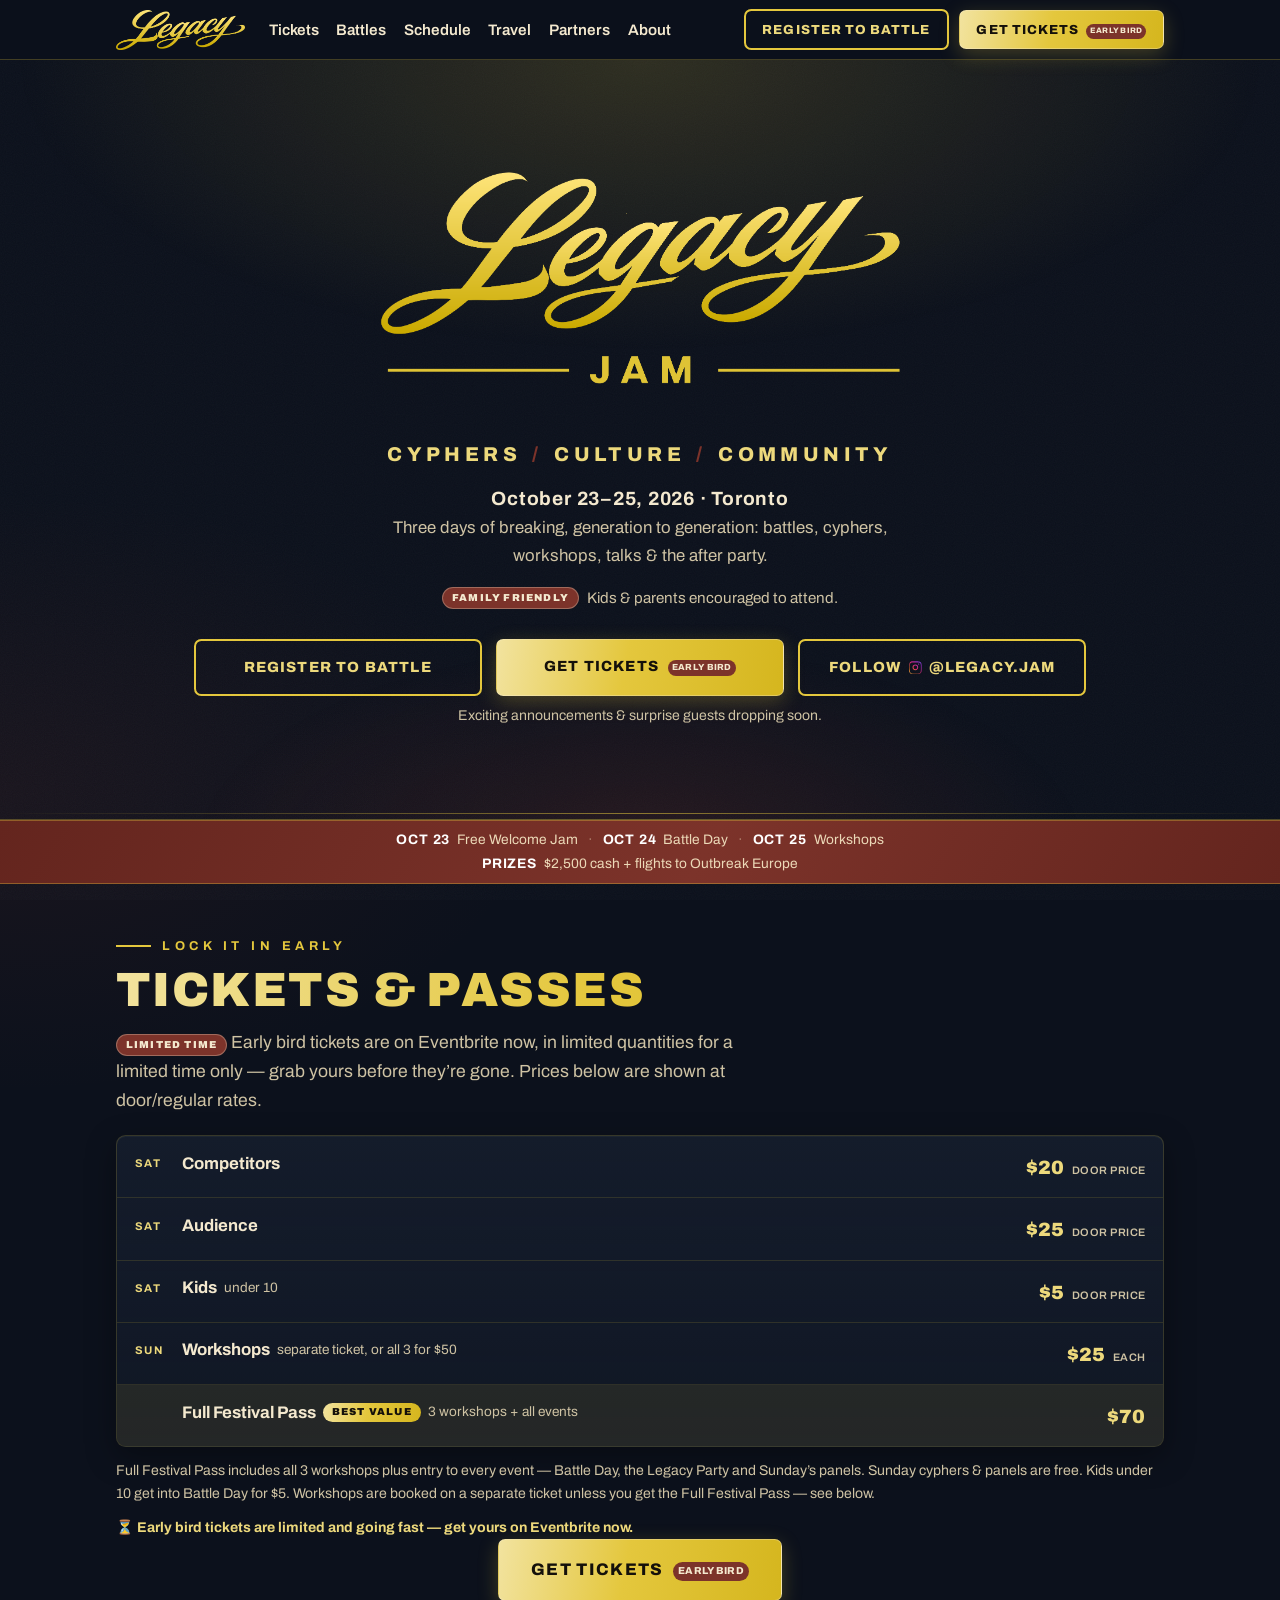
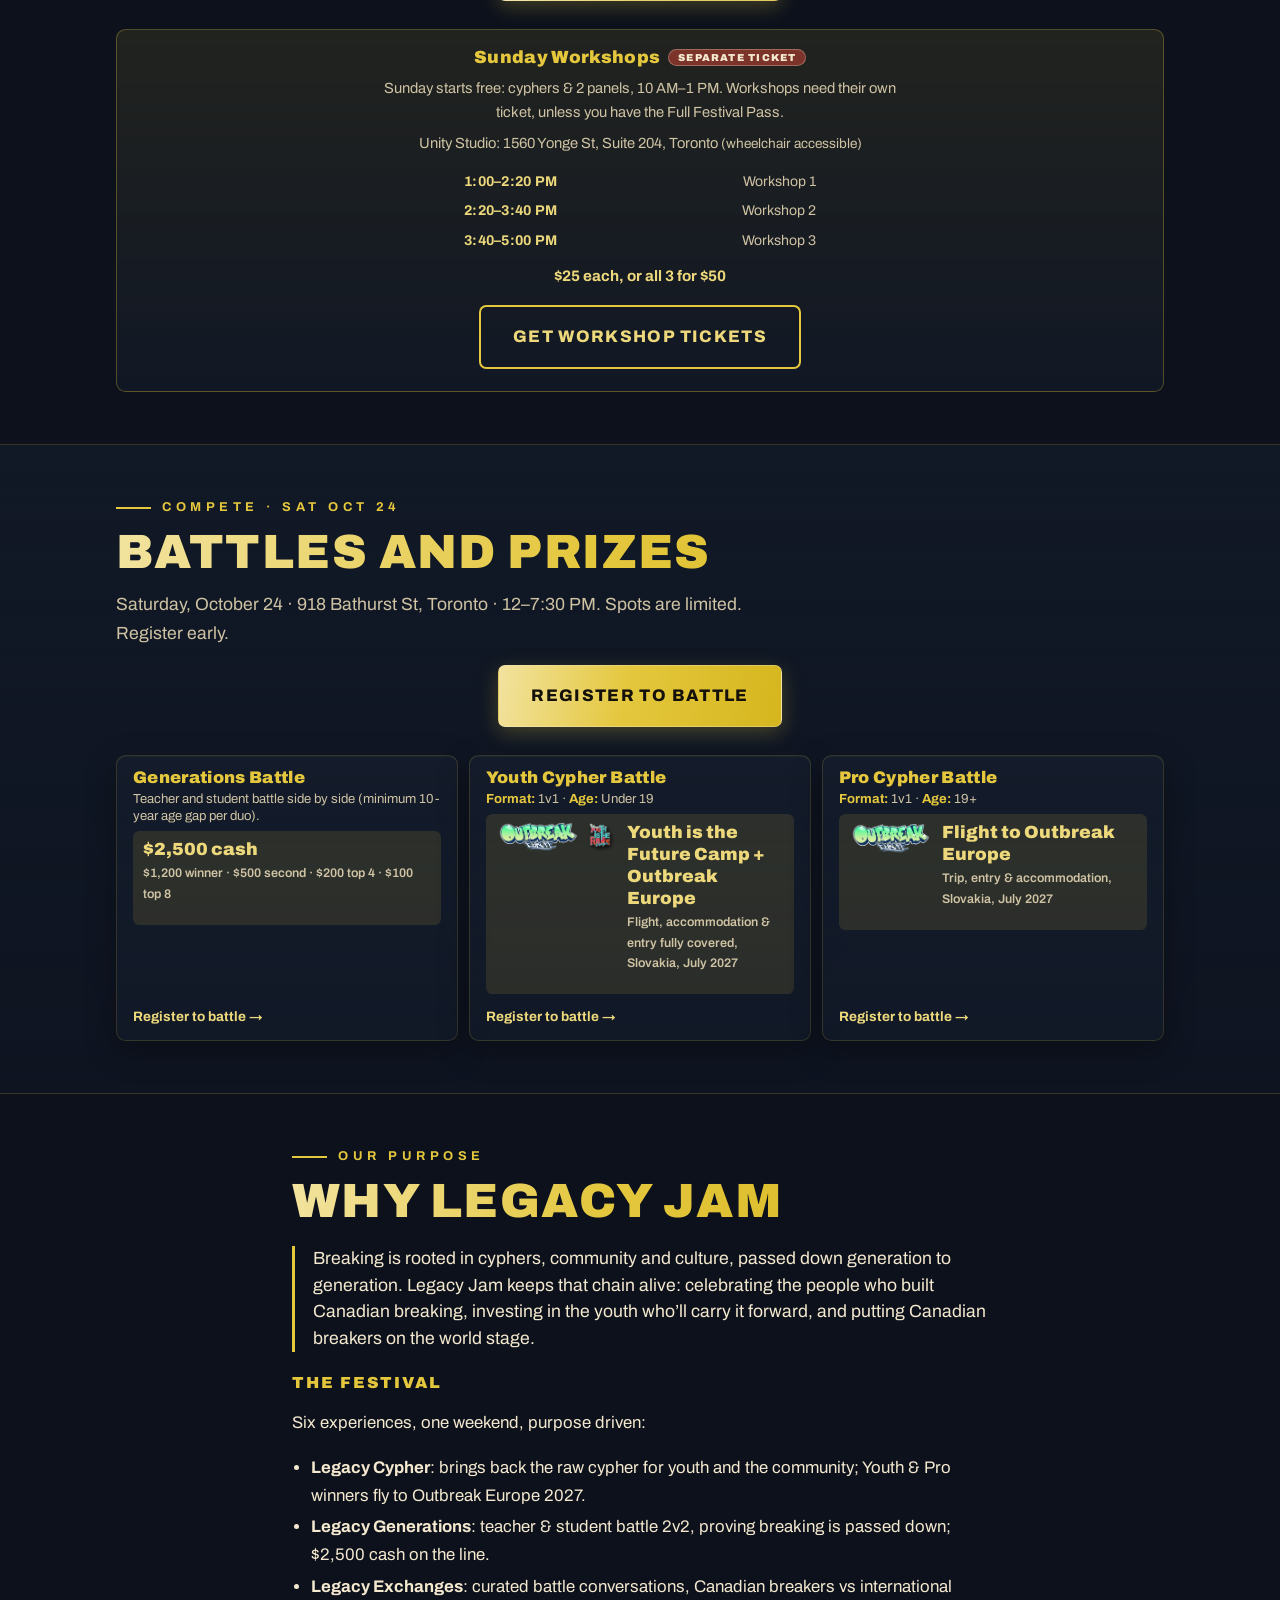
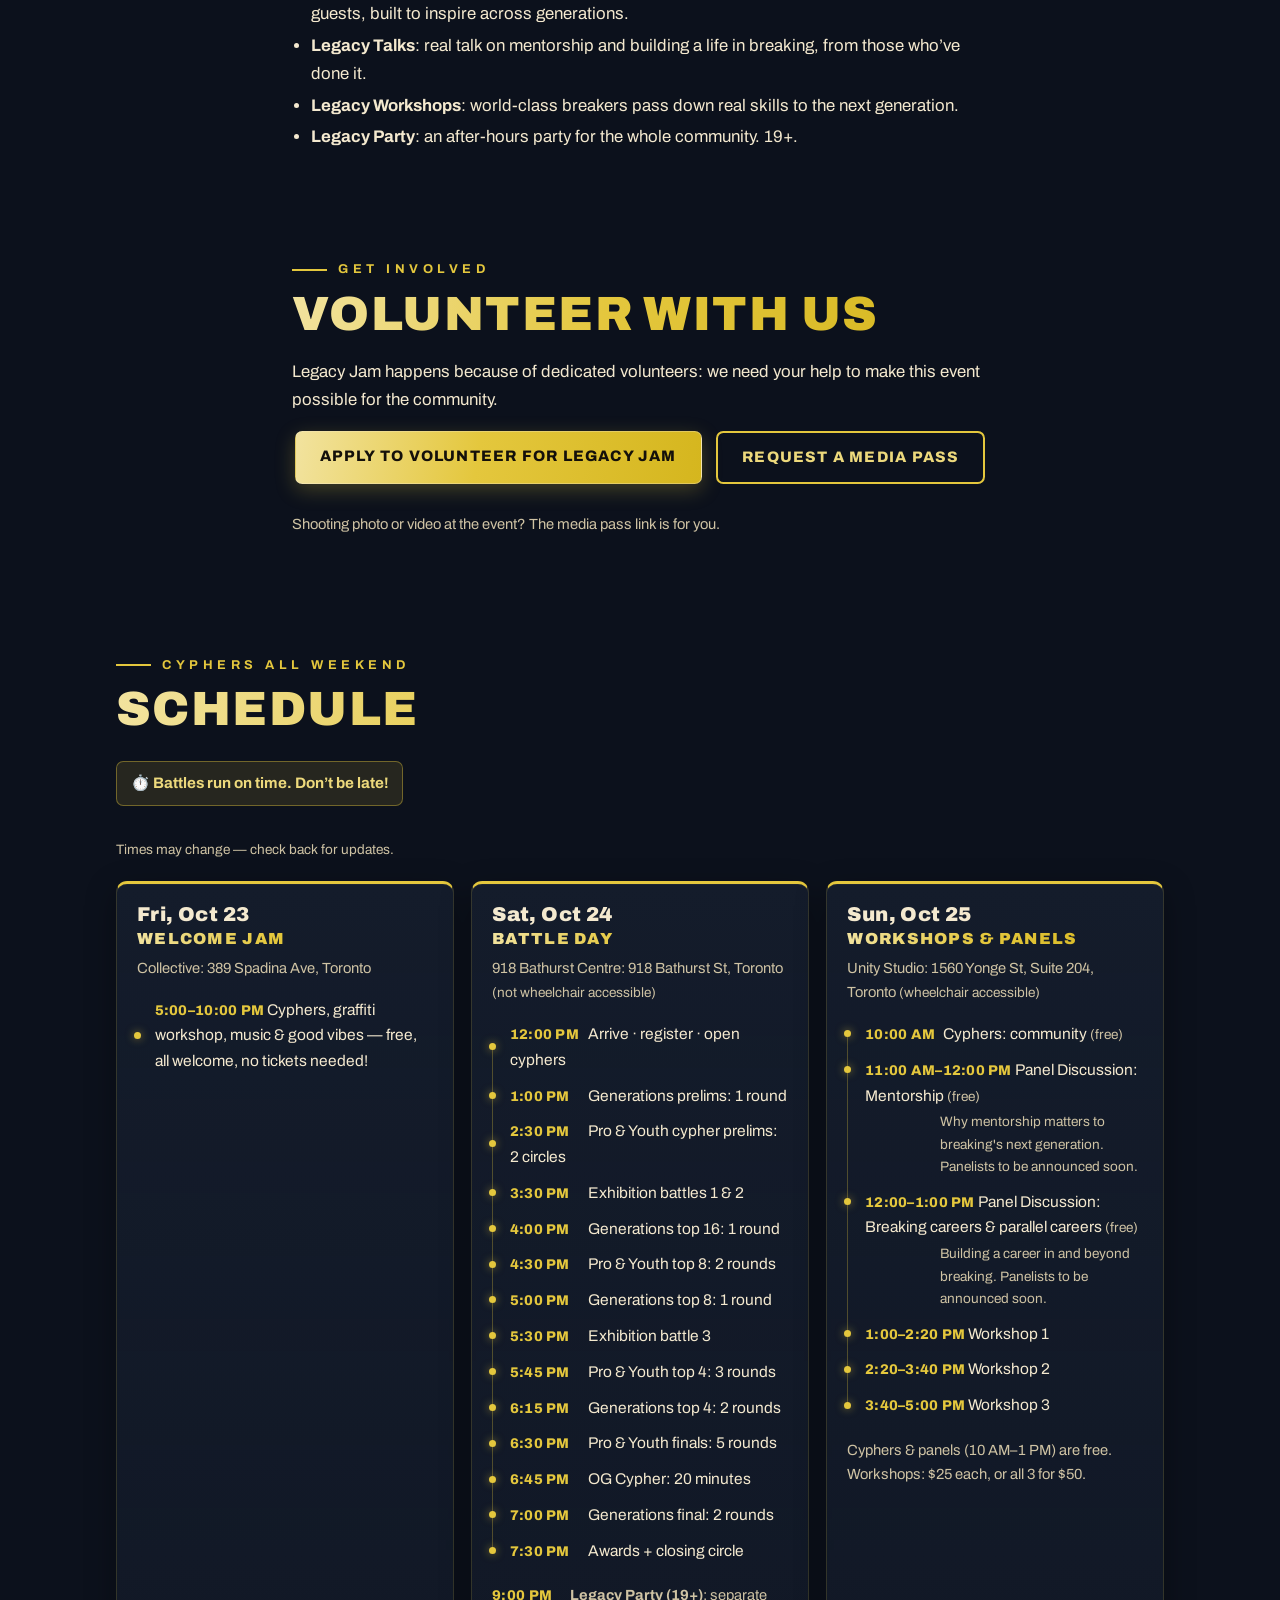
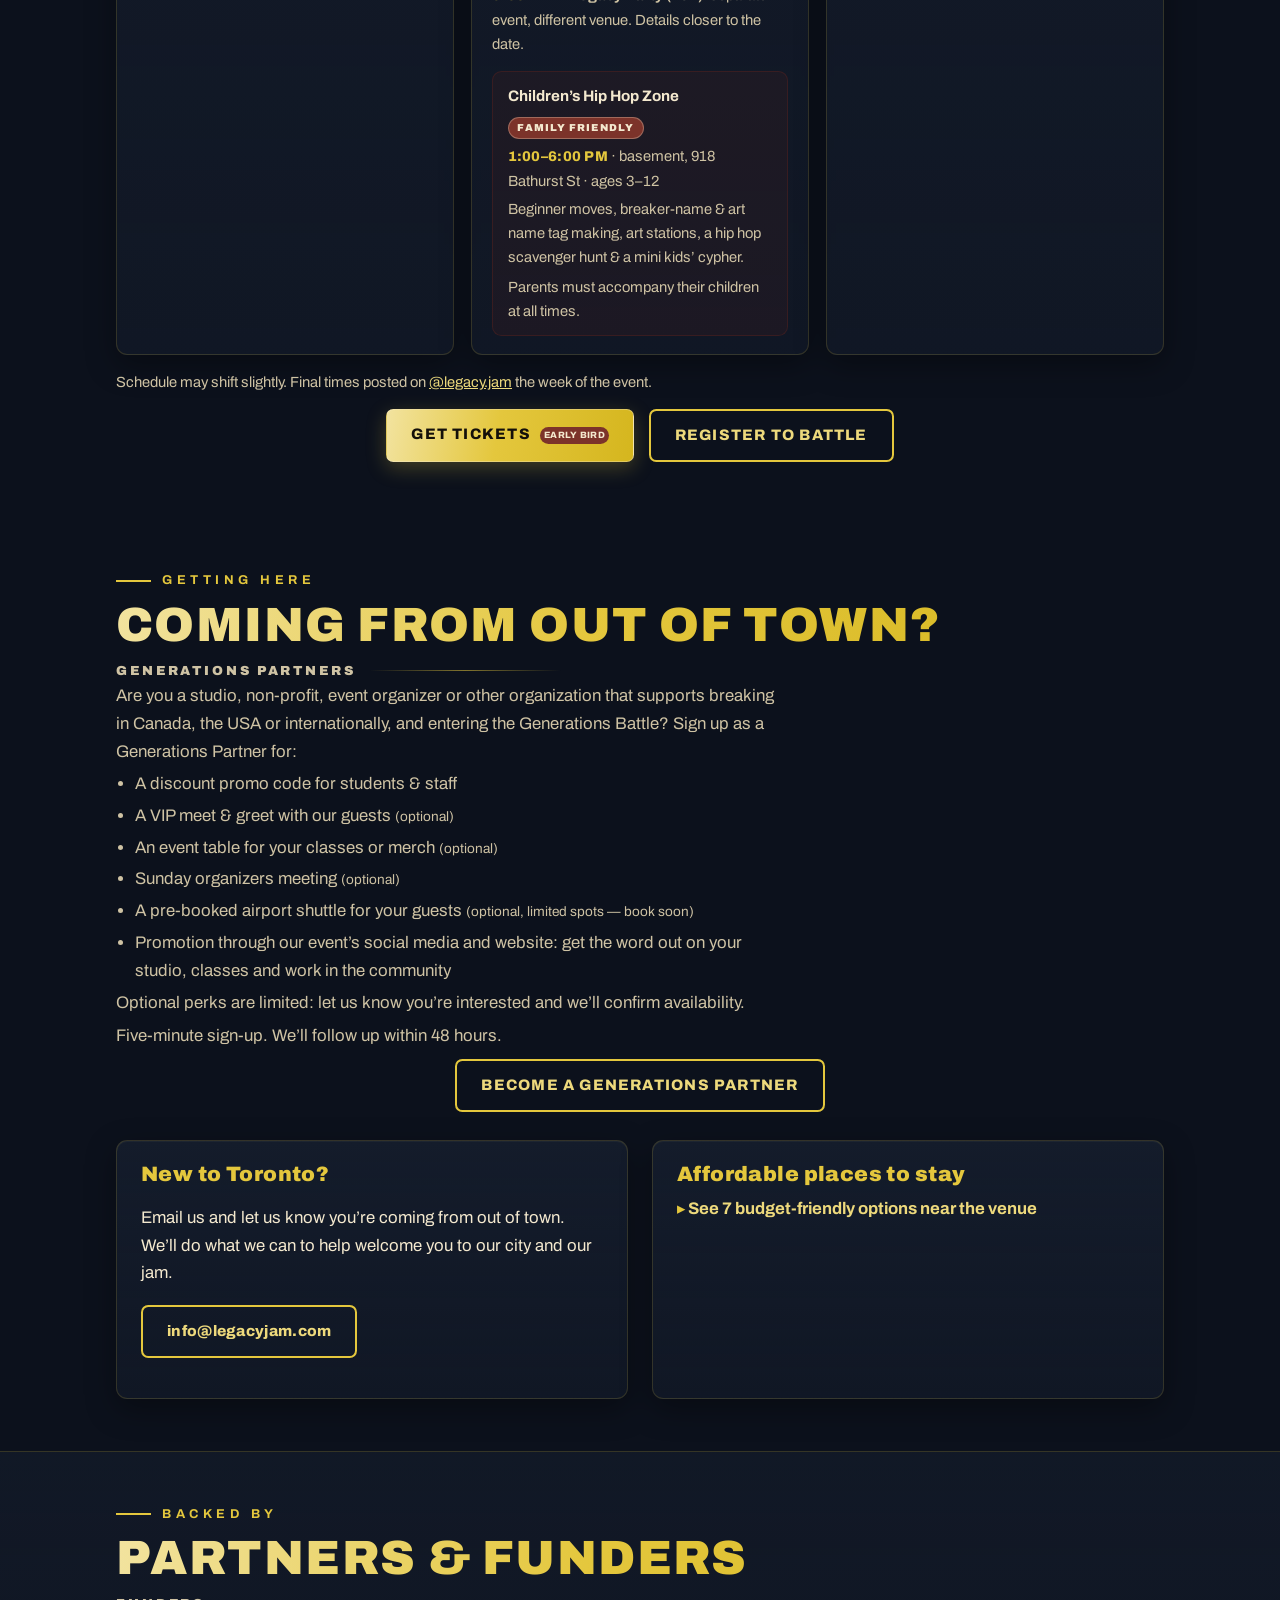
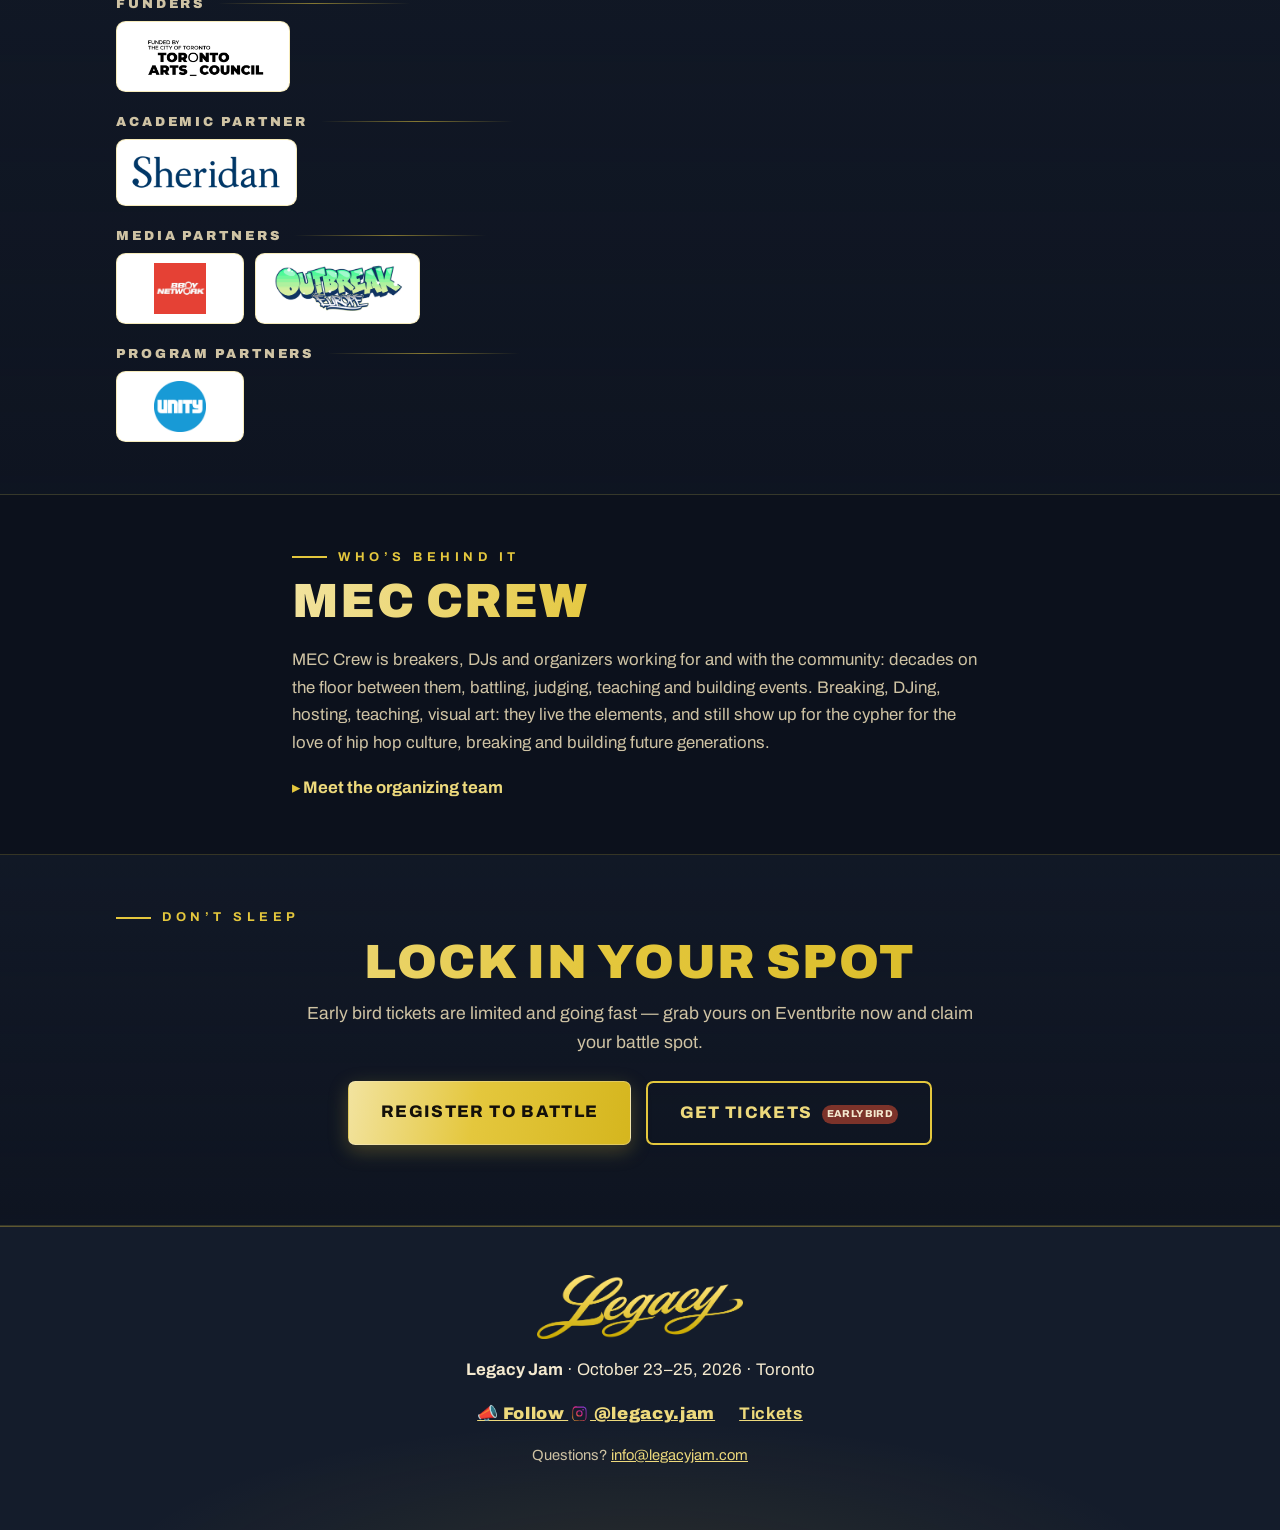
==== commit 955da034: "Lower Battle Day door prices: Competitors $20, Audience $25 Was $25 competitors / $30 audience.  Co-" ====
--- a/index.html
+++ b/index.html
@@ -114,11 +114,11 @@
       <div class="ticket-list">
         <div class="ticket-item">
           <span class="t-label"><span class="ticket-day">Sat</span>Competitors</span>
-          <span class="t-price">$25 <span class="price-note">Door price</span></span>
+          <span class="t-price">$20 <span class="price-note">Door price</span></span>
         </div>
         <div class="ticket-item">
           <span class="t-label"><span class="ticket-day">Sat</span>Audience</span>
-          <span class="t-price">$30 <span class="price-note">Door price</span></span>
+          <span class="t-price">$25 <span class="price-note">Door price</span></span>
         </div>
         <div class="ticket-item">
           <span class="t-label"><span class="ticket-day">Sat</span>Kids <span class="hint">under 10</span></span>
